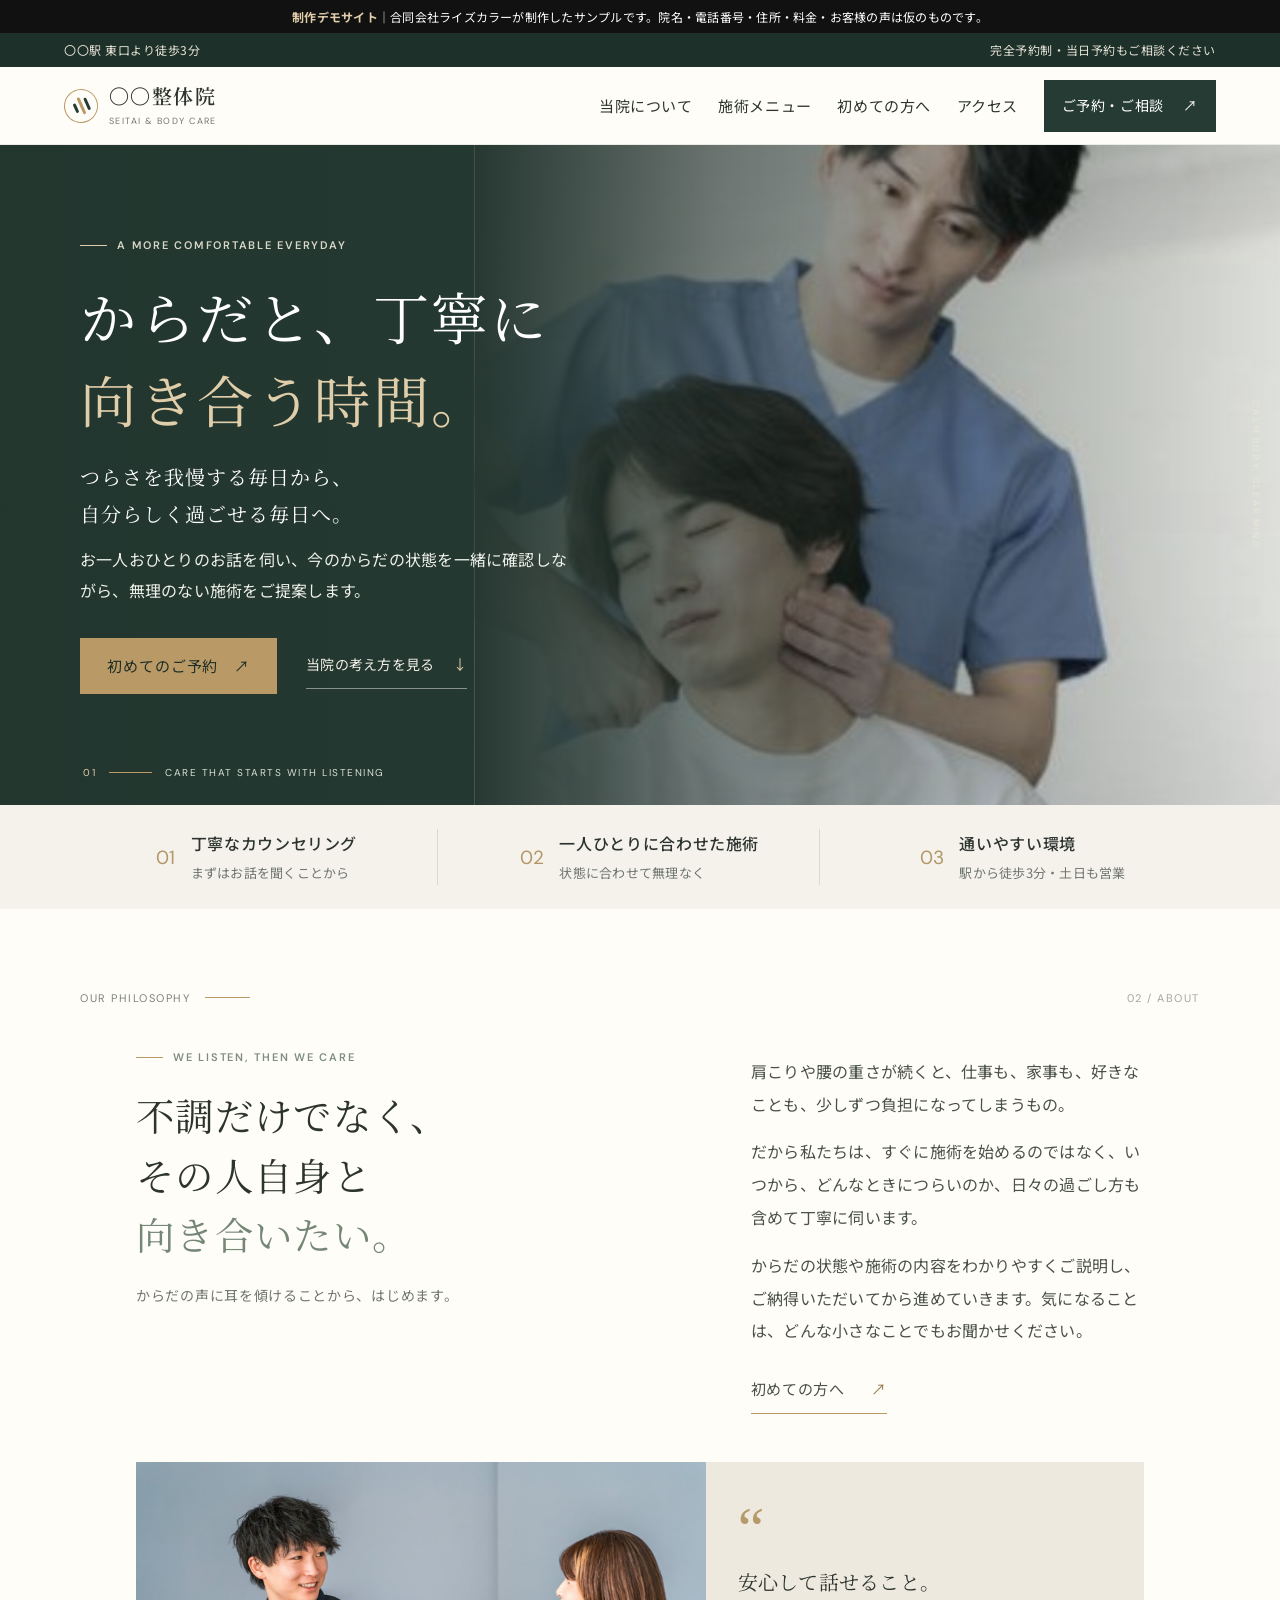
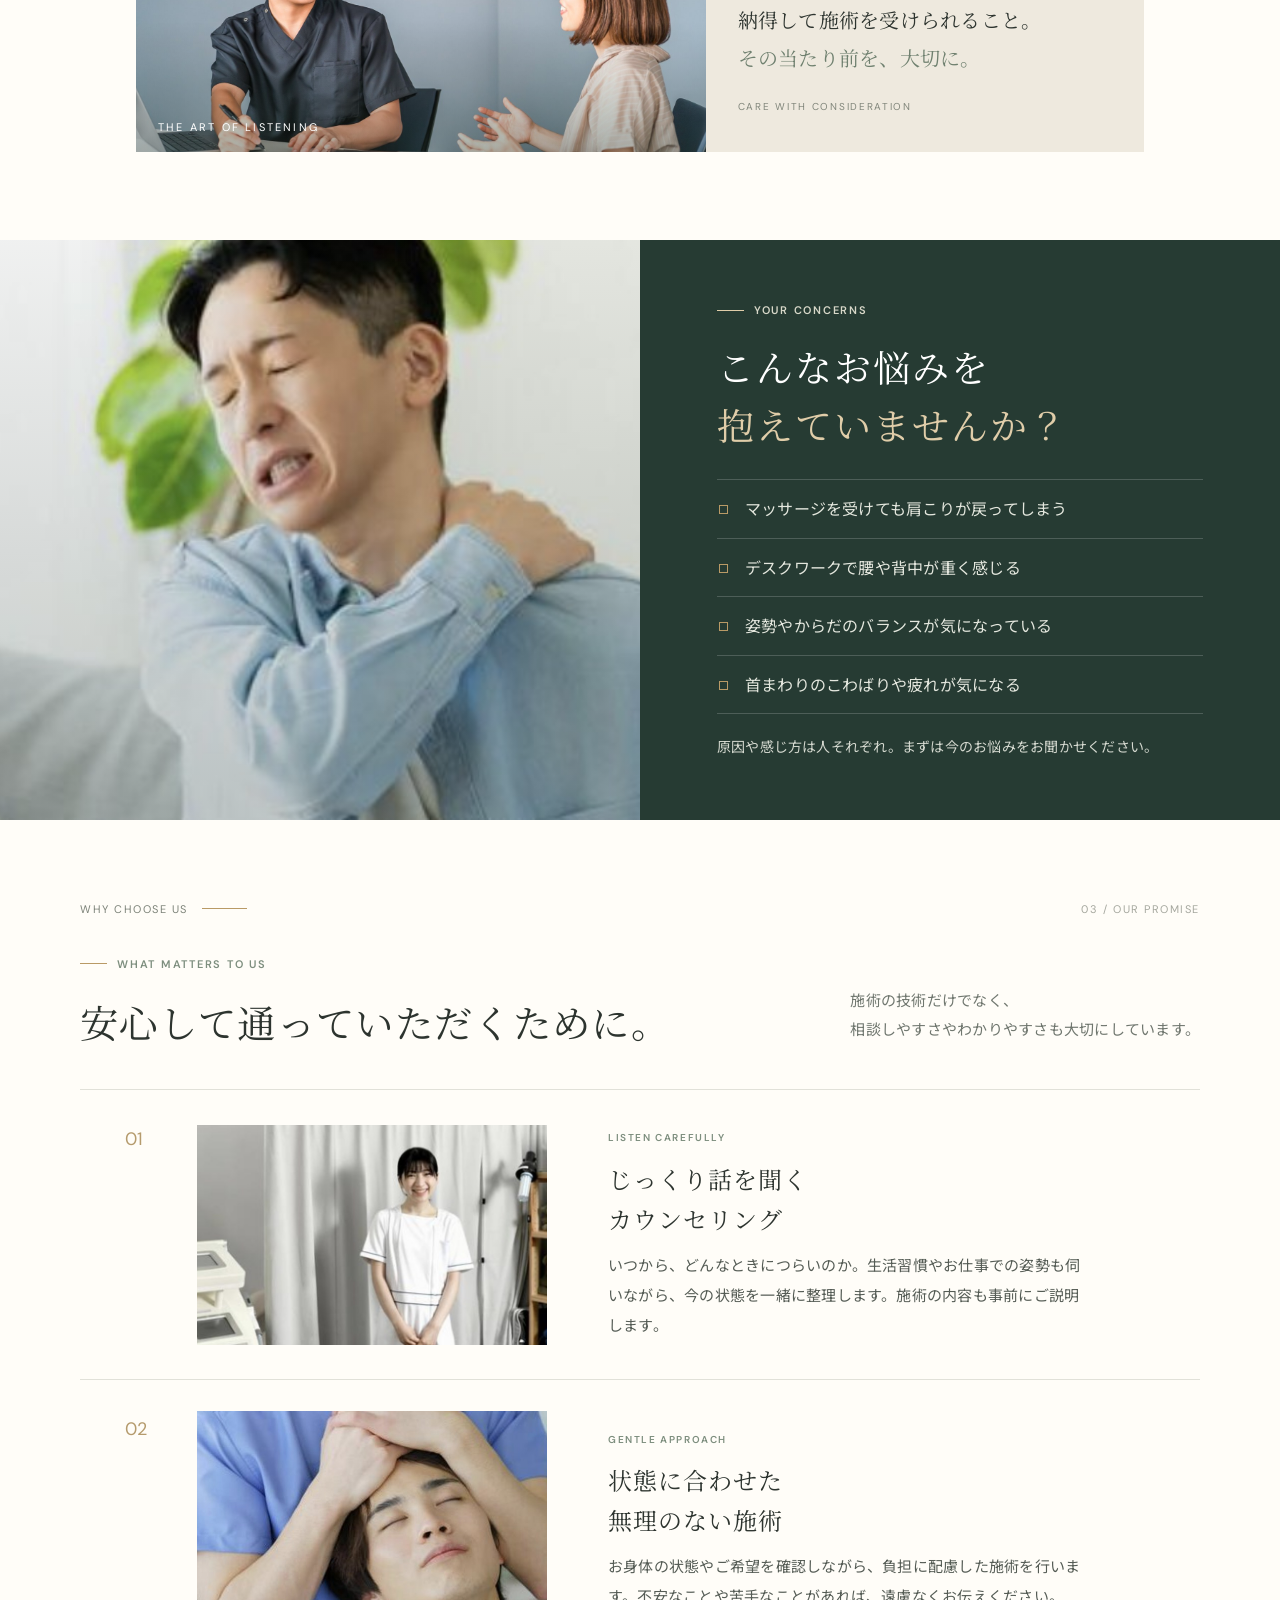
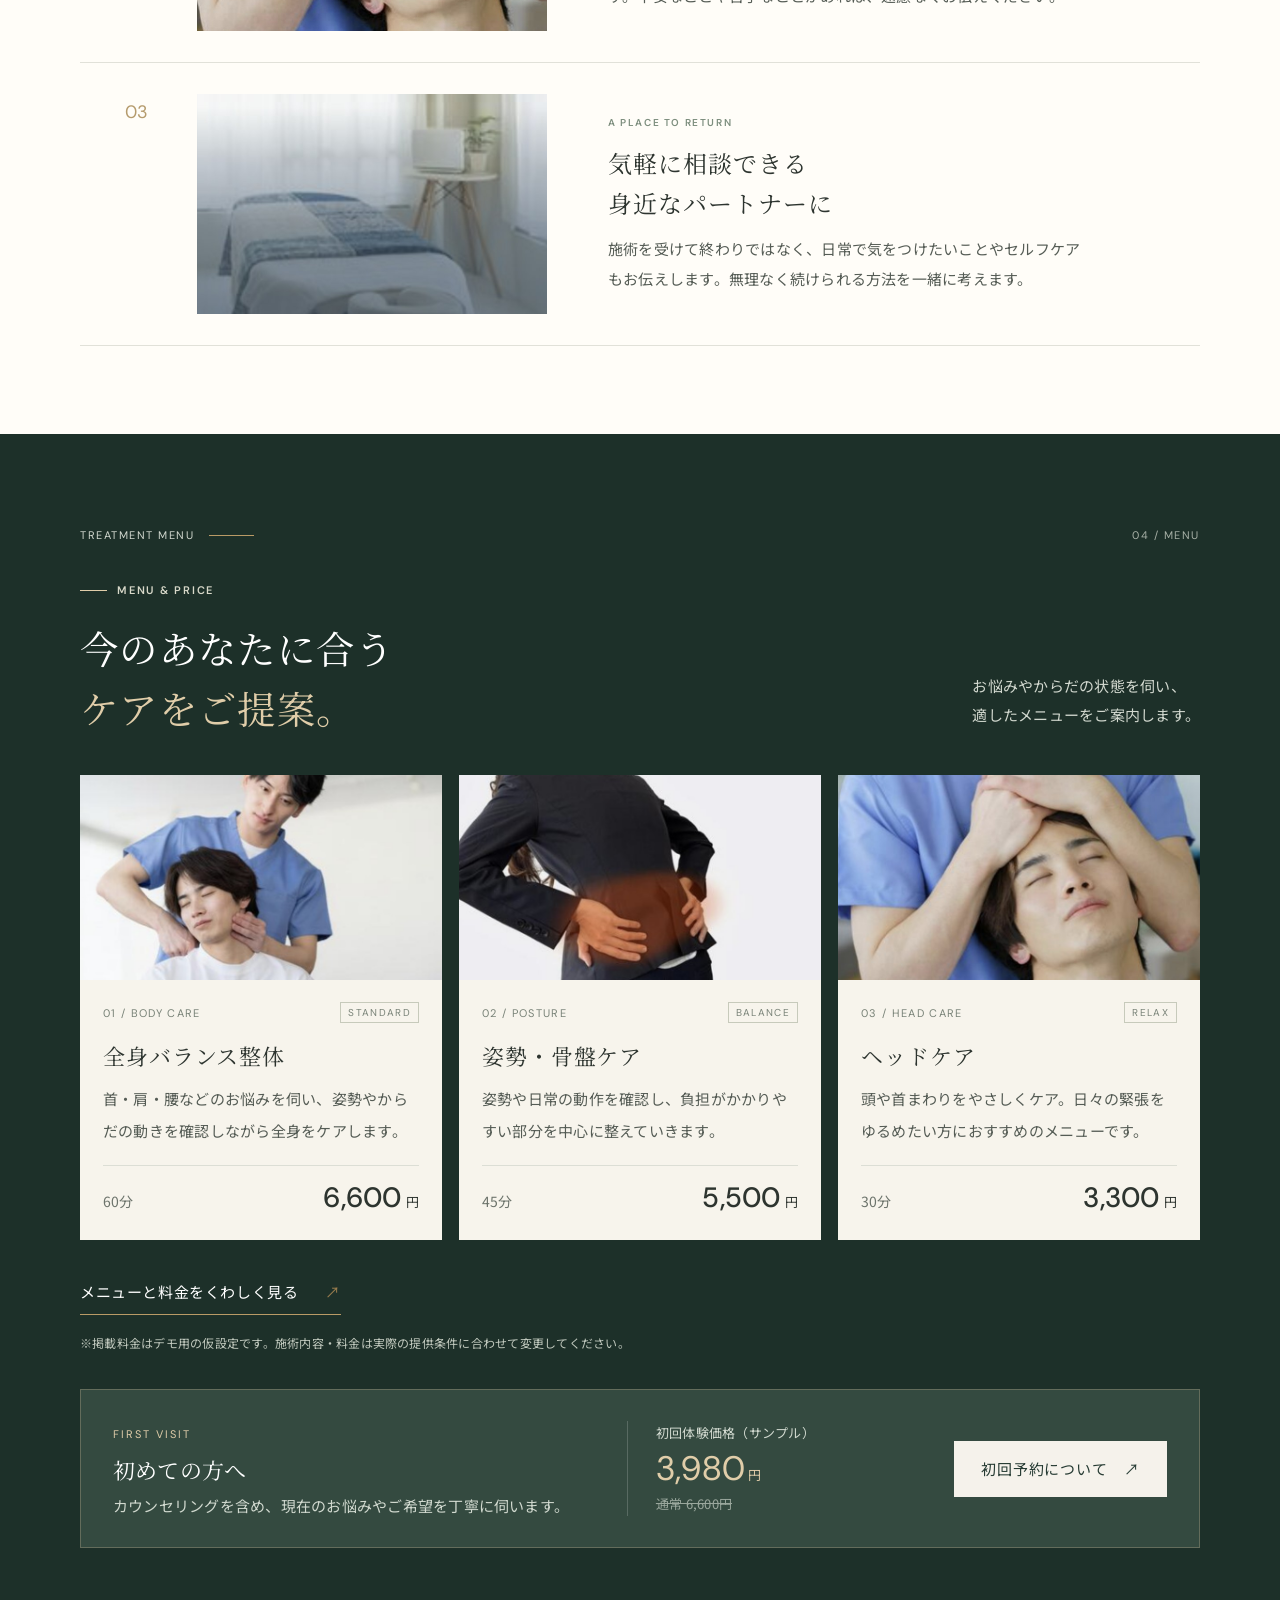
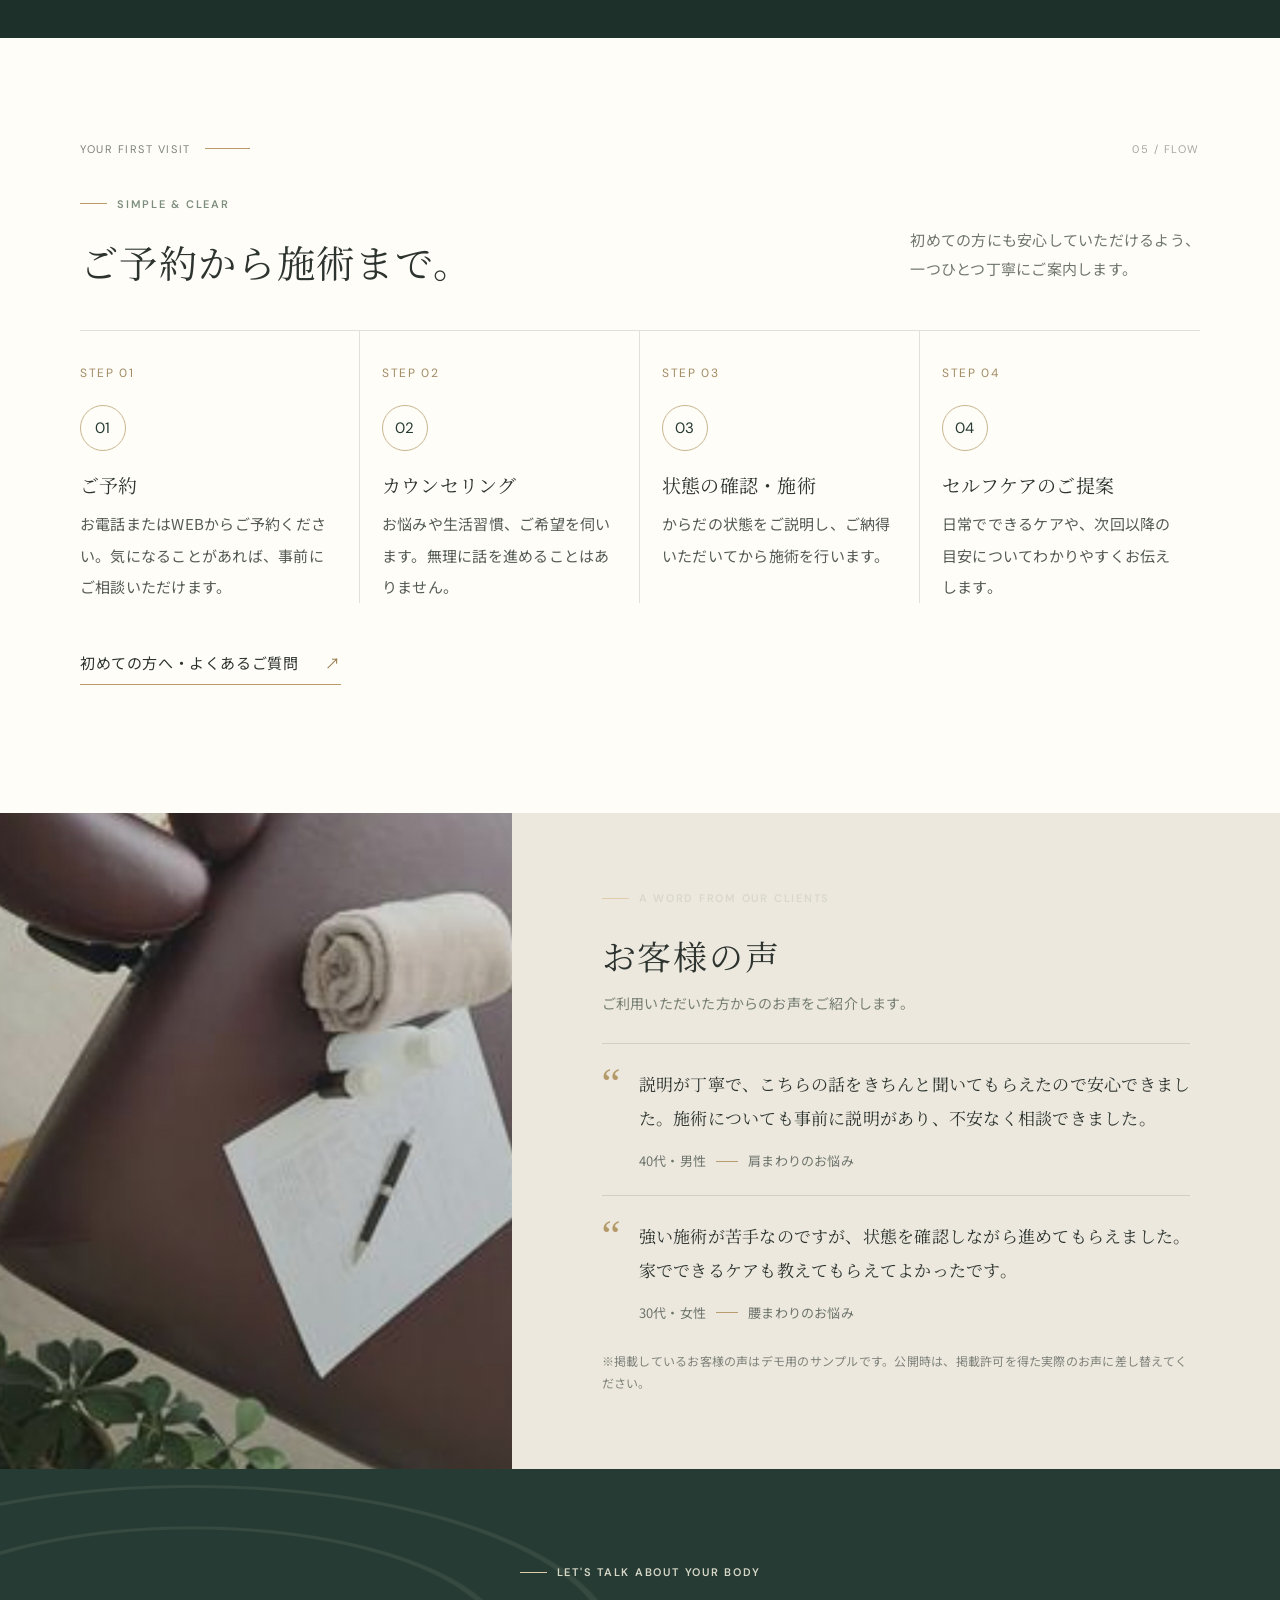
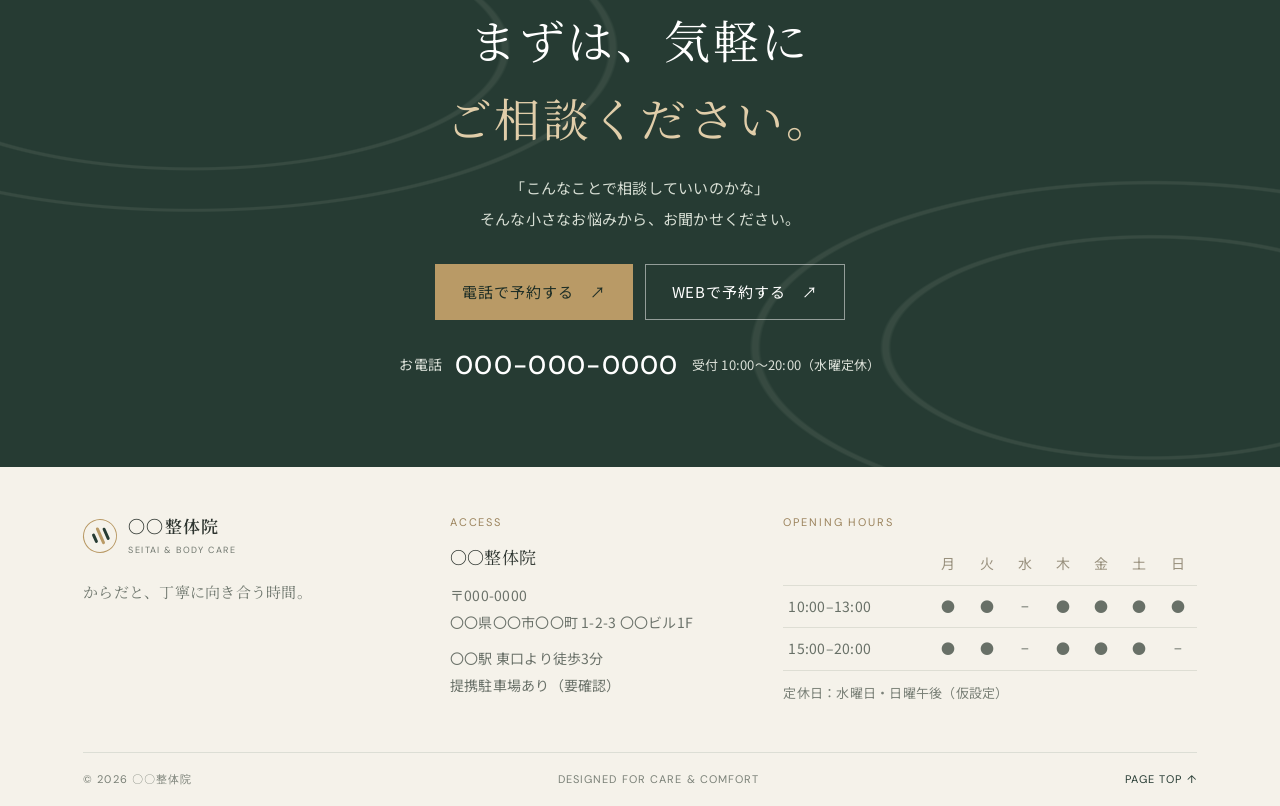
==== index.html @ 9aa36391 "Add files via upload" ====
<!doctype html>
<html lang="ja">
<head>
  <meta charset="utf-8">
  <meta name="viewport" content="width=device-width, initial-scale=1">
  <meta name="description" content="〇〇整体院。肩こり・腰痛・姿勢のお悩みに。丁寧なカウンセリングと一人ひとりに合わせた施術で、健やかな毎日をサポートします。">
  <meta name="theme-color" content="#263b33">
  <title>〇〇整体院｜からだと丁寧に向き合う整体</title>
  <link rel="preconnect" href="https://fonts.googleapis.com">
  <link rel="preconnect" href="https://fonts.gstatic.com" crossorigin>
  <link href="https://fonts.googleapis.com/css2?family=DM+Sans:wght@400;500;600;700&family=Noto+Sans+JP:wght@400;500;600;700&family=Noto+Serif+JP:wght@400;500;600;700&display=swap" rel="stylesheet">
  <link rel="stylesheet" href="style.css">
  <script src="script.js" defer></script>
</head>
<body id="top">
  <div class="demo-bar"><b>制作デモサイト</b>｜合同会社ライズカラーが制作したサンプルです。院名・電話番号・住所・料金・お客様の声は仮のものです。</div>
  <div class="topbar"><span>〇〇駅 東口より徒歩3分</span><span>完全予約制・当日予約もご相談ください</span></div>
  <header class="site-header">
    <a class="brand" href="index.html" aria-label="〇〇整体院 トップ">
      <span class="brand-mark" aria-hidden="true"><i></i><i></i><i></i></span>
      <span class="brand-copy"><strong>〇〇整体院</strong><small>SEITAI & BODY CARE</small></span>
    </a>
    <button class="menu-toggle" aria-label="メニューを開く" aria-expanded="false"><span></span><span></span></button>
    <nav class="nav" aria-label="メインナビゲーション">
      <a href="about.html">当院について</a><a href="menu.html">施術メニュー</a><a href="first.html">初めての方へ</a><a href="about.html#access">アクセス</a>
      <a class="nav-cta" href="contact.html">ご予約・ご相談 <span>↗</span></a>
    </nav>
  </header>

  <main>
    <section class="hero">
      <div class="hero-image" role="img" aria-label="自然光が差し込む落ち着いた施術空間"></div>
      <div class="hero-shade"></div>
      <div class="hero-content">
        <p class="eyebrow light"><span></span> A MORE COMFORTABLE EVERYDAY</p>
        <h1>からだと、丁寧に<br><em>向き合う時間。</em></h1>
        <p class="hero-lead">つらさを我慢する毎日から、<br class="desktop">自分らしく過ごせる毎日へ。</p>
        <p class="hero-desc">お一人おひとりのお話を伺い、今のからだの状態を一緒に確認しながら、無理のない施術をご提案します。</p>
        <div class="hero-actions">
          <a class="button button-gold" href="contact.html">初めてのご予約 <span>↗</span></a>
          <a class="hero-text-link" href="#concept">当院の考え方を見る <span>↓</span></a>
        </div>
      </div>
      <div class="hero-caption"><span>01</span><span class="caption-line"></span><span>CARE THAT STARTS WITH LISTENING</span></div>
      <div class="hero-vertical">CALM BODY, CLEAR MIND</div>
    </section>

    <div class="trust-strip">
      <div><span class="trust-icon">01</span><span><strong>丁寧なカウンセリング</strong><small>まずはお話を聞くことから</small></span></div>
      <div><span class="trust-icon">02</span><span><strong>一人ひとりに合わせた施術</strong><small>状態に合わせて無理なく</small></span></div>
      <div><span class="trust-icon">03</span><span><strong>通いやすい環境</strong><small>駅から徒歩3分・土日も営業</small></span></div>
    </div>

    <section class="section concept" id="concept">
      <div class="section-label"><span>OUR PHILOSOPHY</span><i></i><span>02 / ABOUT</span></div>
      <div class="concept-grid">
        <div class="concept-heading">
          <p class="eyebrow"><span></span> WE LISTEN, THEN WE CARE</p>
          <h2>不調だけでなく、<br>その人自身と<br><em>向き合いたい。</em></h2>
          <p class="concept-small">からだの声に耳を傾けることから、はじめます。</p>
        </div>
        <div class="concept-copy">
          <p>肩こりや腰の重さが続くと、仕事も、家事も、好きなことも、少しずつ負担になってしまうもの。</p>
          <p>だから私たちは、すぐに施術を始めるのではなく、いつから、どんなときにつらいのか、日々の過ごし方も含めて丁寧に伺います。</p>
          <p>からだの状態や施術の内容をわかりやすくご説明し、ご納得いただいてから進めていきます。気になることは、どんな小さなことでもお聞かせください。</p>
          <a class="text-link" href="first.html">初めての方へ <span>↗</span></a>
        </div>
      </div>
      <div class="concept-image-row">
        <div class="concept-photo photo-one"><span>THE ART OF LISTENING</span></div>
        <div class="concept-note"><span class="note-mark">“</span><p>安心して話せること。<br>納得して施術を受けられること。<br><em>その当たり前を、大切に。</em></p><span class="note-en">CARE WITH CONSIDERATION</span></div>
      </div>
    </section>

    <section class="concerns">
      <div class="concerns-photo"></div>
      <div class="concerns-content">
        <p class="eyebrow light"><span></span> YOUR CONCERNS</p>
        <h2>こんなお悩みを<br><em>抱えていませんか？</em></h2>
        <ul class="concern-list">
          <li>マッサージを受けても肩こりが戻ってしまう</li>
          <li>デスクワークで腰や背中が重く感じる</li>
          <li>姿勢やからだのバランスが気になっている</li>
          <li>首まわりのこわばりや疲れが気になる</li>
        </ul>
        <p class="concerns-foot">原因や感じ方は人それぞれ。まずは今のお悩みをお聞かせください。</p>
      </div>
    </section>

    <section class="section reasons">
      <div class="section-label"><span>WHY CHOOSE US</span><i></i><span>03 / OUR PROMISE</span></div>
      <div class="section-title-row">
        <div><p class="eyebrow"><span></span> WHAT MATTERS TO US</p><h2>安心して通っていただくために。</h2></div>
        <p>施術の技術だけでなく、<br>相談しやすさやわかりやすさも大切にしています。</p>
      </div>
      <div class="reason-list">
        <article class="reason-card">
          <div class="reason-number">01</div><div class="reason-image reason-img-one" role="img" aria-label="落ち着いた空間でカウンセリングをする様子"></div>
          <div class="reason-copy"><p class="eyebrow">LISTEN CAREFULLY</p><h3>じっくり話を聞く<br>カウンセリング</h3><p>いつから、どんなときにつらいのか。生活習慣やお仕事での姿勢も伺いながら、今の状態を一緒に整理します。施術の内容も事前にご説明します。</p></div>
        </article>
        <article class="reason-card reverse">
          <div class="reason-number">02</div><div class="reason-image reason-img-two" role="img" aria-label="やさしい手技による施術の様子"></div>
          <div class="reason-copy"><p class="eyebrow">GENTLE APPROACH</p><h3>状態に合わせた<br>無理のない施術</h3><p>お身体の状態やご希望を確認しながら、負担に配慮した施術を行います。不安なことや苦手なことがあれば、遠慮なくお伝えください。</p></div>
        </article>
        <article class="reason-card">
          <div class="reason-number">03</div><div class="reason-image reason-img-three" role="img" aria-label="明るく清潔感のある整体院の室内"></div>
          <div class="reason-copy"><p class="eyebrow">A PLACE TO RETURN</p><h3>気軽に相談できる<br>身近なパートナーに</h3><p>施術を受けて終わりではなく、日常で気をつけたいことやセルフケアもお伝えします。無理なく続けられる方法を一緒に考えます。</p></div>
        </article>
      </div>
    </section>

    <section class="menu-section" id="menu">
      <div class="section menu-inner">
        <div class="section-label light-label"><span>TREATMENT MENU</span><i></i><span>04 / MENU</span></div>
        <div class="section-title-row menu-title">
          <div><p class="eyebrow light"><span></span> MENU & PRICE</p><h2>今のあなたに合う<br><em>ケアをご提案。</em></h2></div>
          <p>お悩みやからだの状態を伺い、<br>適したメニューをご案内します。</p>
        </div>
        <div class="menu-grid">
          <article class="menu-card">
            <div class="menu-photo menu-photo-one"></div><div class="menu-card-body"><div class="menu-card-top"><span>01 / BODY CARE</span><span class="menu-tag">STANDARD</span></div><h3>全身バランス整体</h3><p>首・肩・腰などのお悩みを伺い、姿勢やからだの動きを確認しながら全身をケアします。</p><div class="menu-price"><span>60分</span><strong>6,600<small>円</small></strong></div></div>
          </article>
          <article class="menu-card">
            <div class="menu-photo menu-photo-two"></div><div class="menu-card-body"><div class="menu-card-top"><span>02 / POSTURE</span><span class="menu-tag">BALANCE</span></div><h3>姿勢・骨盤ケア</h3><p>姿勢や日常の動作を確認し、負担がかかりやすい部分を中心に整えていきます。</p><div class="menu-price"><span>45分</span><strong>5,500<small>円</small></strong></div></div>
          </article>
          <article class="menu-card">
            <div class="menu-photo menu-photo-three"></div><div class="menu-card-body"><div class="menu-card-top"><span>03 / HEAD CARE</span><span class="menu-tag">RELAX</span></div><h3>ヘッドケア</h3><p>頭や首まわりをやさしくケア。日々の緊張をゆるめたい方におすすめのメニューです。</p><div class="menu-price"><span>30分</span><strong>3,300<small>円</small></strong></div></div>
          </article>
        </div>
        <p style="margin-top:26px"><a class="text-link" href="menu.html" style="color:#fff">メニューと料金をくわしく見る <span>↗</span></a></p>
        <p class="menu-disclaimer">※掲載料金はデモ用の仮設定です。施術内容・料金は実際の提供条件に合わせて変更してください。</p>
        <div class="first-visit"><div><span class="first-visit-label">FIRST VISIT</span><h3>初めての方へ</h3><p>カウンセリングを含め、現在のお悩みやご希望を丁寧に伺います。</p></div><div class="first-price"><span>初回体験価格（サンプル）</span><strong>3,980<small>円</small></strong><del>通常 6,600円</del></div><a class="button button-light" href="contact.html">初回予約について <span>↗</span></a></div>
      </div>
    </section>

    <section class="section flow" id="flow">
      <div class="section-label"><span>YOUR FIRST VISIT</span><i></i><span>05 / FLOW</span></div>
      <div class="section-title-row"><div><p class="eyebrow"><span></span> SIMPLE & CLEAR</p><h2>ご予約から施術まで。</h2></div><p>初めての方にも安心していただけるよう、<br>一つひとつ丁寧にご案内します。</p></div>
      <div class="flow-steps">
        <article><span class="step-no">STEP 01</span><div class="step-icon">01</div><h3>ご予約</h3><p>お電話またはWEBからご予約ください。気になることがあれば、事前にご相談いただけます。</p></article>
        <article><span class="step-no">STEP 02</span><div class="step-icon">02</div><h3>カウンセリング</h3><p>お悩みや生活習慣、ご希望を伺います。無理に話を進めることはありません。</p></article>
        <article><span class="step-no">STEP 03</span><div class="step-icon">03</div><h3>状態の確認・施術</h3><p>からだの状態をご説明し、ご納得いただいてから施術を行います。</p></article>
        <article><span class="step-no">STEP 04</span><div class="step-icon">04</div><h3>セルフケアのご提案</h3><p>日常でできるケアや、次回以降の目安についてわかりやすくお伝えします。</p></article>
      </div>
      <p style="margin-top:34px"><a class="text-link" href="first.html">初めての方へ・よくあるご質問 <span>↗</span></a></p>
    </section>

    <section class="voice-section">
      <div class="voice-photo"></div>
      <div class="voice-content">
        <p class="eyebrow light"><span></span> A WORD FROM OUR CLIENTS</p>
        <h2>お客様の声</h2>
        <p class="voice-intro">ご利用いただいた方からのお声をご紹介します。</p>
        <div class="voice-quote"><span class="quote-mark">“</span><p>説明が丁寧で、こちらの話をきちんと聞いてもらえたので安心できました。施術についても事前に説明があり、不安なく相談できました。</p><div class="voice-person"><span>40代・男性</span><i></i><span>肩まわりのお悩み</span></div></div>
        <div class="voice-quote second-quote"><span class="quote-mark">“</span><p>強い施術が苦手なのですが、状態を確認しながら進めてもらえました。家でできるケアも教えてもらえてよかったです。</p><div class="voice-person"><span>30代・女性</span><i></i><span>腰まわりのお悩み</span></div></div>
        <p class="voice-disclaimer">※掲載しているお客様の声はデモ用のサンプルです。公開時は、掲載許可を得た実際のお声に差し替えてください。</p>
      </div>
    </section>

    <section class="reserve-section" id="reserve">
      <div class="reserve-pattern"></div><div class="reserve-inner">
        <p class="eyebrow light"><span></span> LET'S TALK ABOUT YOUR BODY</p>
        <h2>まずは、気軽に<br><em>ご相談ください。</em></h2>
        <p>「こんなことで相談していいのかな」<br>そんな小さなお悩みから、お聞かせください。</p>
        <div class="reserve-actions"><a class="button button-gold" href="tel:0000000000">電話で予約する <span>↗</span></a><a class="button button-ghost" href="contact.html">WEBで予約する <span>↗</span></a></div>
        <div class="reserve-info"><span>お電話</span><strong>000-000-0000</strong><small>受付 10:00〜20:00（水曜定休）</small></div>
      </div>
    </section>
  </main>

  <footer class="footer">
    <div class="footer-main">
      <div class="footer-brand"><a class="brand brand-footer" href="index.html"><span class="brand-mark" aria-hidden="true"><i></i><i></i><i></i></span><span class="brand-copy"><strong>〇〇整体院</strong><small>SEITAI & BODY CARE</small></span></a><p>からだと、丁寧に向き合う時間。</p></div>
      <div class="footer-address"><p class="footer-label">ACCESS</p><strong>〇〇整体院</strong><p>〒000-0000<br>〇〇県〇〇市〇〇町 1-2-3 〇〇ビル1F</p><p>〇〇駅 東口より徒歩3分<br>提携駐車場あり（要確認）</p></div>
      <div class="footer-hours"><p class="footer-label">OPENING HOURS</p><table><thead><tr><th></th><th>月</th><th>火</th><th>水</th><th>木</th><th>金</th><th>土</th><th>日</th></tr></thead><tbody><tr><th>10:00–13:00</th><td>●</td><td>●</td><td>−</td><td>●</td><td>●</td><td>●</td><td>●</td></tr><tr><th>15:00–20:00</th><td>●</td><td>●</td><td>−</td><td>●</td><td>●</td><td>●</td><td>−</td></tr></tbody></table><small>定休日：水曜日・日曜午後（仮設定）</small></div>
    </div>
    <div class="footer-bottom"><span>© <span id="year"></span> 〇〇整体院</span><span>DESIGNED FOR CARE & COMFORT</span><a href="#top">PAGE TOP ↑</a></div>
  </footer>
  <div class="mobile-cta"><a href="tel:0000000000"><span>電話で相談</span><strong>000-000-0000</strong></a><a href="contact.html">WEB予約 <span>↗</span></a></div>
</body>
</html>
---- style.css ----
@charset "UTF-8";
:root{--forest:#263b33;--forest-deep:#1d3029;--sage:#8d9c8a;--gold:#c7a977;--gold-light:#e0cda9;--cream:#f6f3ec;--paper:#fffdf8;--ink:#2d342f;--muted:#737a72;--line:#dcded5;--serif:"Noto Serif JP",serif;--sans:"Noto Sans JP",sans-serif}
*{box-sizing:border-box}html{scroll-behavior:smooth;scroll-padding-top:90px}body{margin:0;background:var(--paper);color:var(--ink);font-family:var(--sans);font-size:14px;line-height:1.95;-webkit-font-smoothing:antialiased}img{max-width:100%;display:block}a{color:inherit;text-decoration:none}button{font:inherit}::selection{background:#d8c49f;color:var(--forest)}.topbar{height:31px;padding:0 6.2%;background:var(--forest-deep);color:#e7e3d8;display:flex;justify-content:space-between;align-items:center;font-size:10px;letter-spacing:.08em}.site-header{height:88px;display:flex;align-items:center;justify-content:space-between;padding:0 6.2%;background:rgba(255,253,248,.97);position:sticky;top:0;z-index:50;border-bottom:1px solid rgba(38,59,51,.09);backdrop-filter:blur(12px)}.brand{display:flex;align-items:center;gap:13px}.brand-mark{width:36px;height:36px;display:flex;align-items:center;justify-content:center;gap:3px;border:1px solid var(--gold);border-radius:50%;transform:rotate(-24deg)}.brand-mark i{display:block;width:3px;border-radius:4px;background:var(--forest)}.brand-mark i:nth-child(1){height:10px}.brand-mark i:nth-child(2){height:18px;background:var(--gold)}.brand-mark i:nth-child(3){height:13px}.brand-copy strong{display:block;font-family:var(--serif);font-size:18px;font-weight:600;letter-spacing:.08em;line-height:1.35}.brand-copy small{display:block;font-family:"DM Sans",sans-serif;font-size:8px;letter-spacing:.19em;color:var(--muted);margin-top:4px}.nav{display:flex;align-items:center;gap:29px;font-size:11px;letter-spacing:.04em}.nav>a:not(.nav-cta){transition:color .25s}.nav>a:not(.nav-cta):hover{color:#9a7d4e}.nav-cta{padding:13px 18px;background:var(--forest);color:white;transition:background .25s}.nav-cta:hover{background:#40594d}.nav-cta span,.button span{margin-left:16px}.menu-toggle{display:none}.hero{height:min(710px,calc(100vh - 119px));min-height:610px;position:relative;background:var(--forest);color:white;overflow:hidden}.hero-image{position:absolute;inset:0 0 0 37%;background-image:linear-gradient(90deg,rgba(29,48,41,.88) 0%,rgba(29,48,41,.42) 32%,rgba(29,48,41,.12) 100%),url("https://images.unsplash.com/photo-1540555700478-4be289fbe.ce?auto=format&fit=crop&w=1800&q=85");background-size:cover;background-position:center 48%;filter:saturate(.65)}.hero-image{background-image:linear-gradient(90deg,rgba(29,48,41,.93) 0%,rgba(29,48,41,.66) 35%,rgba(29,48,41,.08) 100%),url("https://images.unsplash.com/photo-1540555700478-4be289fbece?auto=format&fit=crop&w=1800&q=85")}.hero-shade{position:absolute;inset:0;background:linear-gradient(90deg,rgba(29,48,41,.45),transparent 72%)}.hero-content{position:relative;z-index:2;width:min(1120px,87%);margin:auto;padding-top:105px}.eyebrow{display:flex;align-items:center;gap:10px;color:#7d8e7e;font-family:"DM Sans",var(--sans);font-size:9px;letter-spacing:.2em;font-weight:600;margin:0 0 22px}.eyebrow>span{display:inline-block;width:27px;height:1px;background:var(--gold)}.eyebrow.light{color:#d8d8c9}.eyebrow.light>span{background:var(--gold-light)}h1,h2,h3,p{margin-top:0}h1,h2{font-family:var(--serif);font-weight:400;letter-spacing:.055em;line-height:1.7}h1{font-size:clamp(36px,4.6vw,61px);margin:0 0 20px}h1 em,h2 em{font-style:normal;color:var(--gold-light)}.hero-lead{font-family:var(--serif);font-size:18px;line-height:2;margin-bottom:17px;letter-spacing:.05em}.hero-desc{font-size:12px;color:#e0e4dc;line-height:2.1;max-width:440px}.hero-actions{display:flex;align-items:center;gap:29px;margin-top:31px}.button{min-height:53px;display:inline-flex;align-items:center;justify-content:center;padding:0 23px;font-size:11px;letter-spacing:.06em;transition:all .25s;border:1px solid transparent}.button-gold{background:var(--gold);color:#1e2e26}.button-gold:hover{background:#d9bd8b;transform:translateY(-2px)}.hero-text-link{font-size:10px;color:#f1eee6;border-bottom:1px solid rgba(255,255,255,.45);padding:10px 0}.hero-text-link span{margin-left:15px;color:var(--gold-light)}.hero-caption{position:absolute;z-index:2;bottom:33px;left:6.5%;display:flex;align-items:center;gap:13px;color:#d9ded5;font:9px "DM Sans",sans-serif;letter-spacing:.15em}.hero-caption>span:first-child{color:var(--gold-light)}.caption-line{width:43px;height:1px;background:var(--gold)}.hero-vertical{position:absolute;right:25px;top:50%;writing-mode:vertical-rl;transform:translateY(-50%);font:9px "DM Sans",sans-serif;letter-spacing:.24em;color:#f0e9da;opacity:.8}.trust-strip{display:grid;grid-template-columns:repeat(3,1fr);padding:29px 9%;background:var(--cream);gap:30px}.trust-strip>div{display:flex;align-items:center;gap:15px;justify-content:center;border-right:1px solid #d9d9ce}.trust-strip>div:last-child{border:0}.trust-icon{font:19px "DM Sans",sans-serif;color:#b29768}.trust-strip strong,.trust-strip small{display:block}.trust-strip strong{font-size:12px;font-weight:500;letter-spacing:.04em}.trust-strip small{font-size:10px;color:var(--muted);margin-top:2px}.section{width:min(1120px,87%);margin:0 auto}.concept{padding-top:105px;padding-bottom:110px}.section-label{display:flex;align-items:center;gap:14px;color:#7c8278;font:9px "DM Sans",sans-serif;letter-spacing:.17em}.section-label i{display:block;width:45px;height:1px;background:var(--gold)}.section-label span:last-child{margin-left:auto;color:#a5a79e}.concept-grid{display:grid;grid-template-columns:1fr .75fr;gap:12%;padding:54px 7% 60px}.concept-heading h2,.section-title-row h2,.menu-title h2{font-size:clamp(29px,3.3vw,42px);margin-bottom:19px}.concept-heading h2 em{color:#758775}.concept-small{font-size:11px;color:var(--muted);letter-spacing:.05em}.concept-copy{padding-top:16px;font-size:12px;color:#5c635c;line-height:2.3}.concept-copy p{margin-bottom:19px}.text-link{display:inline-block;margin-top:12px;padding-bottom:8px;border-bottom:1px solid var(--gold);font-size:11px;letter-spacing:.04em}.text-link span{margin-left:23px;color:#9a7d4e}.concept-image-row{display:grid;grid-template-columns:1.3fr 1fr;align-items:stretch;gap:0;margin:0 7%}.concept-photo{min-height:315px;background:url("https://images.unsplash.com/photo-1600334129128-685c5582fd35?auto=format&fit=crop&w=1100&q=85") center/cover;position:relative}.concept-photo:after{content:"";position:absolute;inset:0;background:linear-gradient(0deg,rgba(29,48,41,.38),transparent 45%)}.concept-photo span{position:absolute;z-index:1;left:22px;bottom:18px;color:white;font:9px "DM Sans",sans-serif;letter-spacing:.2em}.concept-note{background:#eee9de;padding:38px 37px;display:flex;flex-direction:column;justify-content:center}.note-mark{font:60px Georgia,serif;color:#b69a6b;line-height:.9}.concept-note p{font-family:var(--serif);font-size:18px;line-height:2;margin:8px 0 23px}.concept-note p em{font-style:normal;color:#6f806f}.note-en{font:8px "DM Sans",sans-serif;letter-spacing:.17em;color:#81867b}.concerns{display:grid;grid-template-columns:1fr 1fr;background:var(--forest);color:white;min-height:485px}.concerns-photo{background:linear-gradient(0deg,rgba(29,48,41,.25),rgba(29,48,41,.05)),url("https://images.unsplash.com/photo-1576091160399-112ba8d25d1d?auto=format&fit=crop&w=1100&q=85") center/cover;min-height:485px}.concerns-content{padding:75px clamp(35px,7vw,105px) 65px}.concerns-content h2{font-size:clamp(28px,3.1vw,39px);margin-bottom:26px}.concern-list{padding:0;margin:0;list-style:none;border-top:1px solid rgba(255,255,255,.18)}.concern-list li{position:relative;padding:13px 0 13px 25px;border-bottom:1px solid rgba(255,255,255,.18);font-size:11px;color:#e4e7de}.concern-list li:before{content:"";position:absolute;left:2px;top:23px;width:7px;height:7px;border:1px solid var(--gold)}.concerns-foot{font-size:10px;color:#d5d9d0;margin:20px 0 0}.reasons{padding-top:105px;padding-bottom:112px}.section-title-row{display:flex;align-items:end;justify-content:space-between;gap:40px;margin:48px 0 49px}.section-title-row h2{margin:0}.section-title-row>p{font-size:11px;color:var(--muted);margin:0 0 8px;line-height:2.2}.reason-list{border-top:1px solid var(--line)}.reason-card{display:grid;grid-template-columns:40px 34% 1fr;gap:32px;align-items:center;padding:31px 4%;border-bottom:1px solid var(--line);position:relative}.reason-card.reverse{grid-template-columns:40px 34% 1fr}.reason-number{font:18px "DM Sans",sans-serif;color:#b59b6d;align-self:start;padding-top:6px}.reason-image{height:220px;background-size:cover;background-position:center}.reason-img-one{background-image:url("https://images.unsplash.com/photo-1573497620053-ea5300f94f21?auto=format&fit=crop&w=900&q=85")}.reason-img-two{background-image:url("https://images.unsplash.com/photo-1519823551278-64ac92734fb1?auto=format&fit=crop&w=900&q=85")}.reason-img-three{background-image:url("https://images.unsplash.com/photo-1540555700478-4be289fbece?auto=format&fit=crop&w=900&q=85")}.reason-copy{padding:8px 5%}.reason-copy .eyebrow{font-size:8px;margin-bottom:11px}.reason-copy h3{font:400 22px/1.7 var(--serif);letter-spacing:.04em;margin-bottom:12px}.reason-copy>p:last-child{font-size:11px;color:#6c726b;line-height:2.2;max-width:480px;margin:0}.menu-section{background:var(--forest-deep);color:white;padding:94px 0 90px}.menu-inner{width:min(1120px,87%)}.light-label{color:#d2d8cf}.light-label span:last-child{color:#a8b1a7}.menu-title{margin-top:48px;margin-bottom:39px}.menu-title h2{margin-bottom:0}.menu-title>p{color:#d2d8cf}.menu-grid{display:grid;grid-template-columns:repeat(3,1fr);gap:17px}.menu-card{background:#f7f4ec;color:var(--ink)}.menu-photo{height:205px;background-size:cover;background-position:center}.menu-photo-one{background-image:url("https://images.unsplash.com/photo-1519823551278-64ac92734fb1?auto=format&fit=crop&w=800&q=85")}.menu-photo-two{background-image:url("https://images.unsplash.com/photo-1600334129128-685c5582fd35?auto=format&fit=crop&w=800&q=85")}.menu-photo-three{background-image:url("https://images.unsplash.com/photo-1540555700478-4be289fbece?auto=format&fit=crop&w=800&q=85")}.menu-card-body{padding:22px 23px 24px}.menu-card-top{display:flex;justify-content:space-between;align-items:center;color:#788277;font:8px "DM Sans",sans-serif;letter-spacing:.12em}.menu-tag{border:1px solid #c7cabb;padding:3px 7px;font-size:7px}.menu-card h3{font:400 20px var(--serif);margin:17px 0 12px;letter-spacing:.04em}.menu-card-body>p{font-size:10px;line-height:2.1;color:#697069;min-height:65px}.menu-price{display:flex;align-items:baseline;justify-content:space-between;border-top:1px solid #dcded5;padding-top:13px;margin-top:17px}.menu-price span{font-size:10px;color:#6c736b}.menu-price strong{font:500 25px "DM Sans",sans-serif;letter-spacing:.01em}.menu-price small{font:400 11px var(--sans);margin-left:4px}.menu-disclaimer{font-size:9px;color:#c1c9be;margin-top:17px}.first-visit{display:grid;grid-template-columns:1.3fr .8fr auto;align-items:center;gap:28px;background:#344a40;padding:27px 32px;margin-top:35px;border:1px solid rgba(218,199,162,.28)}.first-visit-label{font:8px "DM Sans",sans-serif;letter-spacing:.18em;color:var(--gold-light)}.first-visit h3{font:400 20px var(--serif);margin:7px 0}.first-visit p{font-size:10px;color:#d1d9cf;margin:0}.first-price{border-left:1px solid rgba(255,255,255,.18);padding-left:28px}.first-price span,.first-price del{display:block;font-size:9px;color:#d1d9cf}.first-price strong{font:400 32px "DM Sans",sans-serif;color:var(--gold-light);display:block;line-height:1.4}.first-price strong small{font:400 13px var(--sans);margin-left:3px}.first-price del{opacity:.65}.button-light{background:var(--cream);color:var(--forest)}.button-light:hover{background:white;transform:translateY(-2px)}.flow{padding-top:104px;padding-bottom:112px}.flow-steps{display:grid;grid-template-columns:repeat(4,1fr);border-top:1px solid var(--line);margin-top:15px}.flow-steps article{padding:25px 22px 0;border-right:1px solid var(--line)}.flow-steps article:first-child{padding-left:0}.flow-steps article:last-child{border:0}.step-no{font:9px "DM Sans",sans-serif;color:#a18a63;letter-spacing:.14em}.step-icon{width:46px;height:46px;border:1px solid #c8b58f;border-radius:50%;display:grid;place-items:center;font:13px "DM Sans",sans-serif;color:var(--forest);margin:20px 0}.flow-steps h3{font:400 17px var(--serif);margin-bottom:10px}.flow-steps p{font-size:10px;color:#6e756e;line-height:2.1;margin:0}.voice-section{display:grid;grid-template-columns:.8fr 1.2fr;background:#ece8de}.voice-photo{background:linear-gradient(0deg,rgba(35,55,46,.22),rgba(35,55,46,.02)),url("https://images.unsplash.com/photo-1540555700478-4be289fbece?auto=format&fit=crop&w=1000&q=85") center/cover;min-height:600px}.voice-content{padding:75px clamp(35px,7vw,105px)}.voice-content h2{font-size:34px;margin-bottom:6px}.voice-intro{font-size:10px;color:#777e73;margin-bottom:27px}.voice-quote{position:relative;border-top:1px solid #d2d0c5;padding:23px 0 21px 37px}.quote-mark{position:absolute;left:0;top:14px;font:43px Georgia,serif;color:#b49a6a}.voice-quote>p{font:400 14px/2 var(--serif);margin-bottom:14px}.voice-person{display:flex;align-items:center;gap:10px;font-size:9px;color:#6e756d}.voice-person i{width:22px;height:1px;background:#b69c6e}.second-quote{padding-bottom:10px}.voice-disclaimer{font-size:8px;color:#7f837b;margin:15px 0 0}.reserve-section{position:relative;overflow:hidden;background:var(--forest);color:white;text-align:center;padding:93px 20px 85px}.reserve-pattern{position:absolute;inset:0;opacity:.13;background:radial-gradient(ellipse at 15% 30%,transparent 0 20%,#a6b3a1 20.2% 20.5%,transparent 20.7% 27%,#a6b3a1 27.2% 27.5%,transparent 27.7%),radial-gradient(ellipse at 90% 80%,transparent 0 16%,#a6b3a1 16.2% 16.5%,transparent 16.7% 24%,#a6b3a1 24.2% 24.5%,transparent 24.7%)}.reserve-inner{position:relative;z-index:1}.reserve-inner .eyebrow{justify-content:center}.reserve-inner h2{font-size:clamp(32px,4vw,46px);margin-bottom:15px}.reserve-inner>p:not(.eyebrow){font-size:11px;color:#d7ded4;line-height:2.1}.reserve-actions{display:flex;justify-content:center;gap:12px;margin:29px 0 28px}.button-ghost{border-color:rgba(255,255,255,.5);color:white}.button-ghost:hover{background:rgba(255,255,255,.1)}.reserve-info{display:flex;align-items:center;justify-content:center;gap:13px;color:#dbe0d8}.reserve-info>span{font-size:10px}.reserve-info strong{font:500 22px "DM Sans",sans-serif;letter-spacing:.05em;color:white}.reserve-info small{font-size:9px}.footer{background:#f5f2ea;padding:48px 6.5% 0}.footer-main{display:grid;grid-template-columns:1fr .9fr 1.25fr;gap:50px;padding-bottom:43px}.brand-footer .brand-copy strong{font-size:17px}.footer-brand>p{font-family:var(--serif);font-size:12px;color:#6e766d;margin-top:20px}.footer-label{font:9px "DM Sans",sans-serif;color:#9b835c;letter-spacing:.17em;margin-bottom:14px}.footer-address>strong{font:400 14px var(--serif)}.footer-address p:not(.footer-label){font-size:10px;line-height:2.1;color:#6b726a;margin:10px 0}.footer-hours table{border-collapse:collapse;width:100%;font-size:8px;text-align:center;color:#687067}.footer-hours th,.footer-hours td{padding:8px 5px;border-bottom:1px solid #deded4;font-weight:400}.footer-hours th:first-child{text-align:left;white-space:nowrap}.footer-hours thead th{color:#99917e}.footer-hours small{display:block;font-size:8px;color:#7b8178;margin-top:10px}.footer-bottom{border-top:1px solid #dcded5;min-height:54px;display:flex;align-items:center;justify-content:space-between;color:#7a8077;font:8px "DM Sans",sans-serif;letter-spacing:.1em}.footer-bottom a{color:var(--forest)}.mobile-cta{display:none}
@media(max-width:900px){.nav{gap:16px}.nav>a{font-size:10px}.nav-cta{padding:11px 12px}.hero-content{padding-top:90px}.concept-grid{gap:7%;padding-left:3%;padding-right:3%}.concept-image-row{margin:0 3%}.concerns-content{padding:60px 40px}.reason-card{gap:22px;grid-template-columns:30px 34% 1fr}.reason-copy{padding:5px 0}.reason-copy h3{font-size:19px}.menu-card-body{padding:18px}.menu-photo{height:175px}.first-visit{grid-template-columns:1fr .7fr;}.first-visit .button{grid-column:1/-1;width:max-content}.footer-main{gap:28px}}
@media(max-width:680px){body{font-size:13px;padding-bottom:61px}.topbar{height:28px;padding:0 5%;font-size:8px;letter-spacing:0}.topbar span:last-child{display:none}.site-header{height:72px;padding:0 5%}.brand-mark{width:31px;height:31px}.brand-copy strong{font-size:16px}.brand-copy small{font-size:7px}.menu-toggle{display:flex;width:40px;height:40px;flex-direction:column;justify-content:center;align-items:center;gap:6px;border:1px solid #d7d9cf;background:transparent;cursor:pointer}.menu-toggle span{width:17px;height:1px;background:var(--forest);transition:transform .2s}.menu-toggle[aria-expanded="true"] span:first-child{transform:translateY(3.5px) rotate(45deg)}.menu-toggle[aria-expanded="true"] span:last-child{transform:translateY(-3.5px) rotate(-45deg)}.nav{position:absolute;top:71px;left:0;right:0;display:none;flex-direction:column;align-items:stretch;gap:0;padding:10px 5% 20px;background:var(--paper);border-bottom:1px solid var(--line);box-shadow:0 14px 20px rgba(29,48,41,.08)}.nav.open{display:flex}.nav>a{padding:13px 3px;border-bottom:1px solid #e7e6de;font-size:12px}.nav .nav-cta{margin-top:12px;text-align:center;padding:14px}.hero{height:auto;min-height:670px}.hero-image{inset:0;background-position:60% center;background-image:linear-gradient(90deg,rgba(29,48,41,.86),rgba(29,48,41,.45)),url("https://images.unsplash.com/photo-1540555700478-4be289fbece?auto=format&fit=crop&w=1100&q=85")}.hero-content{width:88%;padding-top:92px}.hero h1{font-size:clamp(36px,9vw,47px)}.hero-lead{font-size:16px}.hero-desc{max-width:330px;font-size:11px}.hero-actions{align-items:flex-start;flex-direction:column;gap:12px;margin-top:24px}.button{min-height:49px;padding:0 19px}.hero-caption{left:6%;bottom:24px;font-size:7px}.hero-vertical{right:11px;font-size:7px}.trust-strip{grid-template-columns:1fr;padding:15px 7%;gap:0}.trust-strip>div{justify-content:flex-start;border-right:0;border-bottom:1px solid #deded4;padding:12px 0}.trust-strip>div:last-child{border:0}.trust-icon{width:29px}.trust-strip strong{font-size:11px}.trust-strip small{font-size:9px}.section{width:88%}.concept{padding-top:68px;padding-bottom:72px}.section-label{font-size:8px;gap:9px}.section-label i{width:25px}.concept-grid{grid-template-columns:1fr;gap:15px;padding:35px 0 34px}.concept-heading h2,.section-title-row h2,.menu-title h2{font-size:30px}.concept-copy{padding-top:0;font-size:11px}.concept-image-row{grid-template-columns:1fr;margin:0}.concept-photo{min-height:230px}.concept-note{padding:26px 25px}.concept-note p{font-size:17px}.concerns{grid-template-columns:1fr}.concerns-photo{min-height:230px}.concerns-content{padding:40px 7% 42px}.concerns-content h2{font-size:29px}.concern-list li{font-size:10px}.reasons{padding-top:68px;padding-bottom:72px}.section-title-row{display:block;margin:34px 0 30px}.section-title-row>p{margin-top:16px;font-size:10px}.reason-card,.reason-card.reverse{grid-template-columns:28px 1fr;gap:12px;padding:23px 0}.reason-number{grid-row:1/3;font-size:14px}.reason-image{grid-column:2;height:190px}.reason-copy{grid-column:2;padding:8px 0 0}.reason-copy h3{font-size:20px}.reason-copy>p:last-child{font-size:10px}.menu-section{padding:66px 0 62px}.menu-title{margin-top:35px}.menu-grid{grid-template-columns:1fr;gap:15px}.menu-photo{height:210px}.menu-card-body{padding:20px 22px}.menu-card-body>p{min-height:0}.first-visit{grid-template-columns:1fr;gap:16px;padding:23px}.first-price{border-left:0;border-top:1px solid rgba(255,255,255,.18);padding:14px 0 0}.first-visit .button{grid-column:auto;width:100%}.flow{padding-top:68px;padding-bottom:70px}.flow-steps{grid-template-columns:1fr 1fr;row-gap:20px}.flow-steps article{padding:20px 14px 0;border-right:1px solid var(--line)}.flow-steps article:nth-child(2){border-right:0}.flow-steps article:nth-child(3){padding-left:0}.flow-steps h3{font-size:15px}.flow-steps p{font-size:9px}.voice-section{grid-template-columns:1fr}.voice-photo{min-height:230px}.voice-content{padding:43px 7% 48px}.voice-content h2{font-size:30px}.voice-quote>p{font-size:12px}.reserve-section{padding:65px 6% 50px}.reserve-inner h2{font-size:33px}.reserve-actions{flex-direction:column;align-items:stretch;max-width:340px;margin:25px auto}.reserve-info{flex-direction:column;gap:3px}.reserve-info strong{font-size:23px}.footer{padding:35px 6% 0}.footer-main{grid-template-columns:1fr;gap:24px;padding-bottom:27px}.footer-hours{overflow-x:auto}.footer-hours table{min-width:280px}.footer-bottom{min-height:62px;gap:8px;font-size:7px;flex-wrap:wrap;padding:13px 0}.footer-bottom span:nth-child(2){display:none}.mobile-cta{position:fixed;z-index:60;bottom:0;left:0;right:0;display:grid;grid-template-columns:1fr 1fr;height:61px;box-shadow:0 -5px 18px rgba(30,45,37,.12)}.mobile-cta>a{display:flex;flex-direction:column;align-items:center;justify-content:center;line-height:1.4;font-size:9px;letter-spacing:.03em}.mobile-cta>a:first-child{background:#f4f0e6;color:var(--forest)}.mobile-cta>a:first-child strong{font:500 15px "DM Sans",sans-serif;letter-spacing:.04em}.mobile-cta>a:last-child{background:var(--gold);color:#26352d;font-size:12px;flex-direction:row;gap:12px}.mobile-cta>a:last-child span{font-size:14px}}
@media(prefers-reduced-motion:reduce){html{scroll-behavior:auto}*,*:before,*:after{transition:none!important}}

/* ===== local photos (replaces external images) ===== */
.hero-image{inset:0 0 0 37%;background-image:linear-gradient(90deg,rgba(38,59,51,1) 0%,rgba(29,48,41,.55) 30%,rgba(29,48,41,.05) 100%),url("assets/treat.jpg");background-position:center 30%;filter:saturate(.8)}
.concept-photo{background:url("assets/counsel.jpg") center 35%/cover}
.concerns-photo{background:linear-gradient(0deg,rgba(29,48,41,.25),rgba(29,48,41,.05)),url("assets/shoulder.jpg") center 30%/cover}
.reason-img-one{background-image:url("assets/staff.jpg");background-position:center 25%}
.reason-img-two{background-image:url("assets/head.jpg")}
.reason-img-three{background-image:url("assets/room.jpg");background-position:center 60%}
.menu-photo-one{background-image:url("assets/treat.jpg");background-position:center 30%}
.menu-photo-two{background-image:url("assets/waist2.jpg")}
.menu-photo-three{background-image:url("assets/head.jpg")}
.voice-photo{background:linear-gradient(0deg,rgba(35,55,46,.22),rgba(35,55,46,.02)),url("assets/table.jpg") center/cover}
@media(max-width:680px){.hero-image{inset:0;background-position:62% center;background-image:linear-gradient(90deg,rgba(29,48,41,.88),rgba(29,48,41,.5)),url("assets/treat.jpg")}}

/* ===== demo bar ===== */
.demo-bar{background:#111;color:#fff;font-size:11px;text-align:center;padding:6px 16px;line-height:1.6;letter-spacing:.02em}
.demo-bar b{color:#e0cda9}
.demo-bar a{color:#e0cda9;text-decoration:underline;margin-left:10px;white-space:nowrap}
.nav>a[aria-current="page"]:not(.nav-cta){color:#9a7d4e}

/* ===== sub pages ===== */
.page-hero{position:relative;background:var(--forest);color:#fff;overflow:hidden;min-height:380px;display:flex;align-items:flex-end}
.page-hero .ph-image{position:absolute;inset:0 0 0 42%;background-size:cover;background-position:center;filter:saturate(.8)}
.page-hero .ph-image::after{content:"";position:absolute;inset:0;background:linear-gradient(90deg,var(--forest) 0%,rgba(38,59,51,.55) 30%,rgba(38,59,51,.1) 100%)}
.page-hero .ph-inner{position:relative;z-index:1;width:min(1120px,87%);margin:0 auto;padding:80px 0 64px}
.crumb{font:9px "DM Sans",var(--sans);letter-spacing:.14em;color:#c9d0c6;margin-bottom:26px}
.crumb a:hover{color:var(--gold-light)}
.page-hero h1{font-size:clamp(32px,4vw,52px);margin:0 0 14px}
.page-hero p.lead{font-size:12px;color:#dfe3db;max-width:440px;line-height:2.1;margin:0}
.sub-section{padding-top:100px;padding-bottom:104px}
.sub-section.tight{padding-top:80px;padding-bottom:84px}
.band-cream{background:var(--cream)}
.band-forest{background:var(--forest-deep);color:#fff}
.menu-detail{display:grid;grid-template-columns:.95fr 1.05fr;gap:7%;align-items:center;padding:46px 0;border-bottom:1px solid var(--line)}
.menu-detail:first-of-type{border-top:1px solid var(--line)}
.menu-detail>*{min-width:0}
.menu-detail.reverse .md-photo{order:2}
.md-photo{height:330px;background-size:cover;background-position:center}
.md-copy .eyebrow{margin-bottom:12px}
.md-copy h2{font-size:clamp(25px,2.7vw,33px);margin:0 0 14px}
.md-copy>p{font-size:12px;color:#5c635c;line-height:2.3}
.md-points{display:flex;flex-wrap:wrap;gap:8px;margin:18px 0 22px;padding:0;list-style:none}
.md-points li{font-size:10px;border:1px solid #cfc3a8;color:#6a5a3c;padding:4px 12px;letter-spacing:.04em}
.md-price{display:flex;align-items:baseline;gap:18px;border-top:1px solid var(--line);padding-top:14px}
.md-price span{font-size:10px;color:var(--muted)}
.md-price strong{font:500 30px "DM Sans",sans-serif}
.md-price small{font:400 12px var(--sans);margin-left:4px}
.price-list{border-top:1px solid rgba(255,255,255,.2);margin-top:10px}
.price-row{display:grid;grid-template-columns:1fr 1.2fr auto;gap:24px;align-items:center;padding:20px 4px;border-bottom:1px solid rgba(255,255,255,.2)}
.price-row h3{font:400 17px var(--serif);margin:0;letter-spacing:.04em}
.price-row p{margin:0;font-size:11px;color:#c9d2c7}
.price-row strong{font:400 26px "DM Sans",sans-serif;color:#fff;white-space:nowrap}
.price-row strong small{font:400 12px var(--sans);margin-left:3px}
.price-row.first{background:rgba(199,169,119,.12);padding-left:18px;padding-right:18px}
.price-row.first h3 span{display:block;font:600 9px "DM Sans",sans-serif;letter-spacing:.18em;color:var(--gold-light);margin-bottom:4px}
.price-row.first strong{color:var(--gold-light)}
.price-notes{font-size:10px;color:#c1c9be;margin:22px 0 0;padding-left:1.2em;line-height:2.1}
.steps-v{border-top:1px solid var(--line)}
.step-v{display:grid;grid-template-columns:120px 1fr;gap:30px;padding:30px 0;border-bottom:1px solid var(--line)}
.step-v .num{font:9px "DM Sans",sans-serif;letter-spacing:.16em;color:#a18a63}
.step-v .num b{display:block;font:400 40px "DM Sans",sans-serif;color:var(--forest);letter-spacing:0;line-height:1.2}
.step-v h3{font:400 20px var(--serif);margin:4px 0 8px;letter-spacing:.04em}
.step-v p{margin:0;font-size:12px;color:#5f665f;line-height:2.2}
.prep{display:grid;grid-template-columns:repeat(3,1fr);gap:0;border-top:1px solid #d9d9ce;border-bottom:1px solid #d9d9ce}
.prep div{padding:34px 30px;border-right:1px solid #d9d9ce}
.prep div:last-child{border-right:0}
.prep .eyebrow{margin-bottom:10px}
.prep h3{font:400 19px var(--serif);margin:0 0 10px}
.prep p{font-size:11px;color:#6b726a;margin:0;line-height:2.1}
.faq{border-top:1px solid var(--line)}
.faq details{border-bottom:1px solid var(--line)}
.faq summary{cursor:pointer;list-style:none;padding:24px 50px 24px 46px;font:400 16px var(--serif);letter-spacing:.03em;position:relative}
.faq summary::-webkit-details-marker{display:none}
.faq summary::before{content:"Q";position:absolute;left:4px;top:20px;font:400 22px "DM Sans",sans-serif;color:#b59b6d}
.faq summary::after{content:"+";position:absolute;right:8px;top:20px;font:300 22px "DM Sans",sans-serif;color:var(--forest)}
.faq details[open] summary::after{content:"−"}
.faq details p{margin:0;padding:0 20px 26px 46px;font-size:12px;color:#5f665f;line-height:2.2}
.greeting{display:grid;grid-template-columns:.9fr 1.1fr;gap:8%;align-items:center}
.greeting>*{min-width:0}
.greeting .g-photo{height:460px;background:url("assets/staff.jpg") center 25%/cover}
.greeting h2{font-size:clamp(27px,3vw,38px);margin:0 0 20px}
.greeting p{font-size:12px;color:#5c635c;line-height:2.3}
.sign{margin-top:24px;font:400 13px var(--serif);color:var(--muted)}
.sign b{font-size:22px;color:var(--ink);font-weight:400;margin-left:12px;letter-spacing:.1em}
.quals{display:flex;flex-wrap:wrap;gap:8px;margin-top:16px}
.quals span{font-size:10px;border:1px solid #cfc3a8;color:#6a5a3c;padding:4px 12px}
.inside{display:grid;grid-template-columns:1.25fr 1fr;gap:18px}
.inside figure{margin:0}
.inside .ip{height:420px;background-size:cover;background-position:center}
.inside figcaption{font-size:10px;color:var(--muted);margin-top:10px;letter-spacing:.03em}
.info-grid{display:grid;grid-template-columns:1fr 1fr;gap:7%;align-items:start}
.info-grid>*{min-width:0}
.info-table{width:100%;border-collapse:collapse;font-size:12px}
.info-table th,.info-table td{text-align:left;padding:16px 4px;border-bottom:1px solid var(--line);vertical-align:top;font-weight:400}
.info-table th{width:8em;color:#9a7d4e;font:500 10px "DM Sans",var(--sans);letter-spacing:.12em;padding-top:18px}
.hours-table{width:100%;border-collapse:collapse;font-size:11px;text-align:center}
.hours-table th,.hours-table td{padding:12px 4px;border-bottom:1px solid var(--line);font-weight:400}
.hours-table thead th{color:#9a7d4e;font-size:10px}
.hours-table tbody th{text-align:left;white-space:nowrap}
.hours-table td.o{color:var(--forest)}
.hours-table td.x{color:#bfc3b9}
.map-box{margin-top:26px;background:#ece8de;height:250px;display:grid;place-items:center}
.contact-grid{display:grid;grid-template-columns:.85fr 1.15fr;gap:8%;align-items:start}
.contact-grid>*{min-width:0}
.c-block{border-top:1px solid var(--line);padding:26px 0}
.c-block:last-child{border-bottom:1px solid var(--line)}
.c-block .eyebrow{margin-bottom:8px}
.c-block h3{font:400 18px var(--serif);margin:0 0 6px}
.c-block .tel{display:block;font:500 32px "DM Sans",sans-serif;color:var(--forest);letter-spacing:.04em}
.c-block p{font-size:11px;color:var(--muted);margin:4px 0 0;line-height:2}
.form{background:#fff;padding:42px 44px;border:1px solid var(--line)}
.form h3{font:400 22px var(--serif);margin:0 0 6px;letter-spacing:.04em}
.form .intro{font-size:11px;color:var(--muted);margin-bottom:28px}
.form label{display:block;font-size:11px;font-weight:500;letter-spacing:.04em;margin-bottom:18px}
.req{display:inline-block;font:600 8px "DM Sans",sans-serif;letter-spacing:.1em;color:#fff;background:var(--gold);padding:2px 7px;margin-left:8px;vertical-align:1px}
.form input,.form select,.form textarea{display:block;width:100%;margin-top:8px;padding:13px 14px;border:1px solid #d9dbd2;background:var(--paper);font:inherit;font-size:13px;color:var(--ink);border-radius:0}
.form input:focus,.form select:focus,.form textarea:focus{outline:none;border-color:var(--forest);background:#fff}
.form .row2{display:grid;grid-template-columns:1fr 1fr;gap:16px}
.form .button{width:100%;margin-top:6px;cursor:pointer}
.form-note{font-size:10px;color:var(--muted);margin:14px 0 0}
.form-status{font-size:12px;color:var(--forest);font-weight:500;margin-top:10px}
.cta-strip{background:var(--forest);color:#fff;padding:64px 0}
.cta-strip .inner{width:min(1120px,87%);margin:0 auto;display:flex;align-items:center;justify-content:space-between;gap:36px}
.cta-strip h2{font-size:clamp(24px,2.8vw,34px);margin:0 0 6px}
.cta-strip p{font-size:11px;color:#d7ded4;margin:0}
.cta-strip .acts{display:flex;gap:12px;flex-wrap:wrap}
@media(max-width:900px){.menu-detail{gap:5%}.md-photo{height:270px}.greeting .g-photo{height:380px}.prep div{padding:26px 20px}}
@media(max-width:680px){
  .demo-bar{font-size:10px}
  .page-hero{min-height:300px}
  .page-hero h1{font-size:27px}
  .page-hero .ph-image{inset:0}
  .page-hero .ph-image::after{background:linear-gradient(90deg,rgba(38,59,51,.92),rgba(38,59,51,.6))}
  .page-hero .ph-inner{width:88%;padding:60px 0 44px}
  .sub-section{padding-top:64px;padding-bottom:68px}
  .menu-detail,.menu-detail.reverse{grid-template-columns:1fr;gap:20px;padding:34px 0}
  .menu-detail.reverse .md-photo{order:0}
  .md-photo{height:220px}
  .price-row{grid-template-columns:1fr auto;gap:6px 16px}
  .price-row p{grid-column:1/-1;grid-row:2}
  .step-v{grid-template-columns:64px 1fr;gap:16px;padding:24px 0}
  .step-v .num b{font-size:28px}
  .prep{grid-template-columns:1fr}
  .prep div{border-right:0;border-bottom:1px solid #d9d9ce;padding:24px 4px}
  .prep div:last-child{border-bottom:0}
  .faq summary{font-size:14px;padding:20px 36px 20px 38px}
  .faq details p{padding:0 8px 22px 38px}
  .greeting,.info-grid,.contact-grid{grid-template-columns:1fr;gap:34px}
  .greeting .g-photo{height:300px}
  .inside{grid-template-columns:1fr}
  .inside .ip{height:260px}
  .form{padding:28px 20px}
  .form .row2{grid-template-columns:1fr;gap:0}
  .cta-strip .inner{flex-direction:column;align-items:flex-start;width:88%}
  .cta-strip .acts{flex-direction:column;width:100%}
  .cta-strip .acts .button{width:100%}
}

/* ===== readability: larger text for older visitors ===== */
body{font-size:16px;line-height:2}
.hero{height:auto;min-height:700px}.hero-content{padding-bottom:120px}
.demo-bar{font-size:12px}
.topbar{font-size:12px;height:36px}
.nav{font-size:15px;gap:26px}.nav-cta{font-size:15px;padding:14px 20px}
.brand-copy strong{font-size:21px}.brand-copy small{font-size:10px}
.eyebrow{font-size:12px}
.hero-lead{font-size:21px}.hero-desc{font-size:16px;max-width:520px;color:#eef1ea}
.button{font-size:15px;min-height:58px;padding:0 28px}
.hero-text-link{font-size:14px}
.hero-caption,.hero-vertical{font-size:11px}
.trust-strip strong{font-size:16px}.trust-strip small{font-size:13px}.trust-icon{font-size:22px}
.section-label{font-size:11px}
.concept-small{font-size:14px}.concept-copy{font-size:16px;color:#4a514a}.text-link{font-size:15px}
.concept-note p{font-size:21px}.note-en{font-size:11px}.concept-photo span{font-size:11px}
.concern-list li{font-size:16px;padding:15px 0 15px 28px}.concern-list li:before{top:27px}.concerns-foot{font-size:14px}
.section-title-row>p{font-size:15px}
.reason-copy .eyebrow{font-size:11px}.reason-copy h3{font-size:25px}.reason-copy>p:last-child{font-size:15px;color:#555c55}
.reason-number{font-size:22px}
.menu-card-top{font-size:11px}.menu-tag{font-size:10px}.menu-card h3{font-size:23px}.menu-card-body>p{font-size:14px;color:#555c55}
.menu-price span{font-size:14px}.menu-price strong{font-size:28px}.menu-price small{font-size:13px}
.menu-disclaimer{font-size:12px}
.first-visit-label{font-size:11px}.first-visit h3{font-size:23px}.first-visit p{font-size:14px}
.first-price span,.first-price del{font-size:13px}.first-price strong{font-size:36px}
.step-no{font-size:12px}.step-icon{font-size:15px}.flow-steps h3{font-size:20px}.flow-steps p{font-size:14px;color:#555c55}
.voice-content h2{font-size:36px}.voice-intro{font-size:14px}.voice-quote>p{font-size:17px}.voice-person{font-size:13px}.voice-disclaimer{font-size:12px}
.reserve-inner>p:not(.eyebrow){font-size:15px}.reserve-info>span{font-size:14px}.reserve-info small{font-size:13px}.reserve-info strong{font-size:26px}
.footer-brand>p{font-size:15px}.footer-label{font-size:12px}.footer-address>strong{font-size:17px}.footer-address p:not(.footer-label){font-size:14px}
.footer-hours table{font-size:13px}.footer-hours small{font-size:12px}.footer-bottom{font-size:11px}
.crumb{font-size:12px}.page-hero p.lead{font-size:16px;max-width:520px}
.md-copy>p{font-size:16px}.md-points li{font-size:13px}.md-price span{font-size:14px}.md-price strong{font-size:32px}
.price-row h3{font-size:19px}.price-row p{font-size:14px}.price-row strong{font-size:28px}.price-row.first h3 span{font-size:11px}.price-notes{font-size:13px}
.step-v .num{font-size:12px}.step-v h3{font-size:22px}.step-v p{font-size:16px}
.prep h3{font-size:21px}.prep p{font-size:15px}
.faq summary{font-size:18px}.faq details p{font-size:16px}
.greeting p{font-size:16px}.quals span{font-size:13px}.sign{font-size:15px}
.inside figcaption{font-size:13px}
.info-table{font-size:15px}.info-table th{font-size:12px}
.hours-table{font-size:14px}.hours-table thead th{font-size:13px}
.c-block h3{font-size:20px}.c-block p{font-size:14px}.c-block .tel{font-size:34px}
.form h3{font-size:24px}.form .intro{font-size:14px}.form label{font-size:15px}.form input,.form select,.form textarea{font-size:16px;padding:14px 16px}.req{font-size:10px}.form-note{font-size:13px}.form-status{font-size:14px}
.cta-strip p{font-size:15px}
@media(max-width:680px){
  body{font-size:15px;padding-bottom:68px}
  .topbar{font-size:11px}
  .nav>a{font-size:16px}
  .hero h1{font-size:clamp(36px,10vw,46px)}
  .hero-lead{font-size:18px}.hero-desc{font-size:15px}
  .concept-heading h2,.section-title-row h2,.menu-title h2{font-size:30px}
  .concept-copy{font-size:15px}
  .concern-list li{font-size:15px}
  .reason-copy h3{font-size:22px}.reason-copy>p:last-child{font-size:15px}
  .flow-steps p{font-size:13px}.flow-steps h3{font-size:18px}
  .voice-quote>p{font-size:16px}
  .footer-hours table{font-size:12px}
  .mobile-cta{height:68px}.mobile-cta>a{font-size:12px}.mobile-cta>a:first-child strong{font-size:18px}.mobile-cta>a:last-child{font-size:16px}
  .page-hero p.lead{font-size:15px}
  .md-copy>p,.step-v p,.faq details p,.greeting p{font-size:15px}
  .faq summary{font-size:16px}
  .price-row h3{font-size:17px}.price-row strong{font-size:24px}
}



/* =========================================================
   RAISE COLOR refinement layer
   Typography, spacing, responsive rhythm and visual restraint
   ========================================================= */
:root {
  --forest: #263b33;
  --forest-deep: #1d3029;
  --sage: #879787;
  --gold: #b99a66;
  --gold-light: #e0cda9;
  --cream: #f5f2eb;
  --paper: #fffdf8;
  --ink: #2d342f;
  --muted: #70776f;
  --line: #e1e1d9;
}
html { scroll-padding-top: 88px; }
body {
  font-size: 15px;
  line-height: 1.85;
  letter-spacing: .015em;
}
.demo-bar {
  padding: 7px 5%;
  font-size: 11px;
  line-height: 1.6;
  text-align: center;
}
.topbar {
  height: 32px;
  padding-inline: max(5%, calc((100% - 1240px) / 2));
  font-size: 10px;
  letter-spacing: .045em;
}
.site-header {
  height: 78px;
  padding-inline: max(5%, calc((100% - 1240px) / 2));
}
.brand { gap: 11px; }
.brand-mark { width: 34px; height: 34px; }
.brand-copy strong { font-size: 19px; letter-spacing: .07em; }
.brand-copy small { font-size: 8px; letter-spacing: .16em; }
.nav { gap: clamp(16px, 2vw, 28px); font-size: 12px; }
.nav-cta { padding: 12px 16px; font-size: 12px; }
.hero {
  height: min(660px, calc(100svh - 110px));
  min-height: 560px;
}
.hero-content {
  width: min(1120px, 88%);
  padding-top: clamp(74px, 10vh, 108px);
  padding-bottom: 88px;
}
.hero h1 {
  font-size: clamp(38px, 4.4vw, 58px);
  line-height: 1.48;
  letter-spacing: .045em;
  margin-bottom: 18px;
}
.eyebrow {
  font-size: 10px;
  letter-spacing: .16em;
  margin-bottom: 18px;
}
.hero-lead { font-size: 18px; line-height: 1.85; margin-bottom: 12px; }
.hero-desc { font-size: 13px; line-height: 1.95; max-width: 460px; }
.button { min-height: 52px; padding-inline: 22px; font-size: 12px; }
.hero-text-link { font-size: 12px; }
.hero-caption { bottom: 26px; font-size: 9px; }
.hero-vertical { right: 18px; font-size: 9px; }
.trust-strip {
  padding: 24px 6%;
  gap: 22px;
}
.trust-strip strong { font-size: 13px; }
.trust-strip small { font-size: 11px; }
.trust-icon { font-size: 19px; }
.section { width: min(1120px, 88%); }
.concept, .reasons { padding-top: 82px; padding-bottom: 88px; }
.section-label { font-size: 10px; letter-spacing: .14em; }
.concept-grid { gap: 9%; padding: 42px 5% 48px; }
.concept-heading h2,
.section-title-row h2,
.menu-title h2 {
  font-size: clamp(29px, 3vw, 39px);
  line-height: 1.55;
  letter-spacing: .035em;
}
.concept-small { font-size: 12px; }
.concept-copy { font-size: 14px; line-height: 2.05; padding-top: 8px; }
.concept-copy p { margin-bottom: 15px; }
.concept-image-row { margin-inline: 5%; }
.concept-photo { min-height: 290px; }
.concept-note { padding: 30px 32px; }
.concept-note p { font-size: 18px; line-height: 1.9; }
.concerns { min-height: 430px; }
.concerns-photo { min-height: 430px; }
.concerns-content { padding: 60px clamp(30px, 6vw, 82px); }
.concerns-content h2 { font-size: clamp(28px, 3vw, 37px); line-height: 1.55; }
.concern-list li { font-size: 13px; padding-block: 12px; }
.concern-list li:before { top: 21px; }
.concerns-foot { font-size: 12px; line-height: 1.8; }
.section-title-row { margin: 38px 0 38px; gap: 30px; }
.section-title-row > p { font-size: 12px; line-height: 1.95; }
.reason-copy h3 { font-size: 22px; line-height: 1.65; }
.reason-copy > p:last-child { font-size: 13px; line-height: 2; }
.reason-copy .eyebrow { font-size: 9px; }
.reason-number { font-size: 18px; }
.page-hero { min-height: 340px; }
.page-hero .ph-inner { width: min(1120px, 88%); padding: 58px 0 55px; }
.page-hero h1 { font-size: clamp(34px, 4vw, 48px); line-height: 1.5; margin: 24px 0 14px; }
.page-hero p.lead { max-width: 540px; font-size: 13px; line-height: 1.95; }
.crumb { font-size: 10px; letter-spacing: .04em; }
.sub-section { padding-top: 82px; padding-bottom: 88px; }
.sub-section.tight { padding-top: 72px; padding-bottom: 78px; }
.menu-detail { gap: 7%; padding: 36px 0; }
.md-photo { height: 340px; }
.md-copy h2 { font-size: 30px; line-height: 1.55; }
.md-copy > p { font-size: 14px; line-height: 2.05; }
.md-points li { font-size: 11px; }
.md-price strong { font-size: 30px; }
.price-row { padding: 22px 0; }
.price-row h3 { font-size: 16px; }
.price-row p { font-size: 12px; }
.price-row strong { font-size: 25px; }
.price-notes { font-size: 11px; line-height: 1.9; }
.step-v { padding: 25px 0; }
.step-v h3 { font-size: 19px; line-height: 1.6; }
.step-v p { font-size: 14px; line-height: 2; }
.prep div { padding: 28px 30px; }
.prep h3 { font-size: 19px; }
.prep p { font-size: 13px; line-height: 2; }
.faq summary { font-size: 15px; padding: 22px 42px 22px 8px; }
.faq details p { font-size: 13px; line-height: 2; }
.greeting { gap: 8%; }
.greeting .g-photo { height: 430px; }
.greeting h2 { font-size: clamp(27px, 2.8vw, 36px); line-height: 1.65; }
.greeting p { font-size: 14px; line-height: 2.05; }
.sign { font-size: 13px; }
.quals span { font-size: 11px; }
.inside { gap: 22px; }
.inside .ip { height: 360px; }
.inside figcaption { font-size: 11px; line-height: 1.8; }
.info-grid { gap: 5%; }
.info-table { font-size: 13px; }
.info-table th { font-size: 10px; }
.hours-table { font-size: 11px; }
.hours-table th, .hours-table td { padding: 10px 3px; }
.contact-grid { gap: 6%; }
.c-block { padding: 22px 0; }
.c-block h3 { font-size: 18px; }
.c-block p { font-size: 12px; line-height: 1.9; }
.c-block .tel { font-size: 29px; }
.form { padding: 34px 36px; }
.form h3 { font-size: 22px; }
.form .intro { font-size: 12px; line-height: 1.9; margin-bottom: 22px; }
.form label { font-size: 12px; }
.form input, .form select, .form textarea { font-size: 14px; padding: 12px 13px; }
.form-note { font-size: 11px; }
.cta-strip { padding: 52px 0; }
.cta-strip .inner { width: min(1120px, 88%); gap: 28px; }
.cta-strip h2 { font-size: clamp(23px, 2.6vw, 32px); line-height: 1.55; }
.cta-strip p { font-size: 12px; line-height: 1.9; }
.footer-main { gap: 36px; }
.footer-brand > p { font-size: 13px; }
.footer-label { font-size: 10px; }
.footer-address > strong { font-size: 15px; }
.footer-address p:not(.footer-label) { font-size: 12px; line-height: 1.9; }
.footer-hours table { font-size: 11px; }
.footer-hours small { font-size: 10px; }
.footer-bottom { font-size: 9px; }

/* Calm, consistent hover and keyboard states */
a:focus-visible, button:focus-visible, input:focus-visible,
select:focus-visible, textarea:focus-visible, summary:focus-visible {
  outline: 2px solid var(--gold);
  outline-offset: 4px;
}
@media (max-width: 900px) {
  .nav { gap: 14px; font-size: 11px; }
  .nav-cta { padding: 11px 12px; }
  .concept-grid { gap: 6%; padding-inline: 2%; }
  .section-title-row { align-items: flex-start; }
  .md-photo { height: 290px; }
  .footer-main { gap: 24px; }
}
@media (max-width: 680px) {
  body { font-size: 14px; line-height: 1.85; padding-bottom: 68px; }
  .demo-bar { font-size: 9px; padding: 7px 12px; }
  .topbar { height: auto; min-height: 30px; padding: 6px 4%; gap: 8px; font-size: 9px; }
  .site-header { height: 68px; padding-inline: 5%; }
  .brand-mark { width: 30px; height: 30px; }
  .brand-copy strong { font-size: 17px; }
  .brand-copy small { font-size: 7px; }
  .hero { min-height: 610px; height: auto; }
  .hero-image { inset: 0; background-position: 58% center; }
  .hero-content { width: 88%; padding-top: 76px; padding-bottom: 108px; }
  .hero h1 { font-size: clamp(34px, 9vw, 43px); line-height: 1.55; }
  .hero-lead { font-size: 17px; line-height: 1.85; }
  .hero-desc { font-size: 13px; line-height: 2; }
  .hero-actions { align-items: flex-start; flex-direction: column; gap: 15px; margin-top: 24px; }
  .hero-caption { left: 6%; bottom: 22px; font-size: 8px; gap: 9px; }
  .hero-vertical { display: none; }
  .trust-strip { grid-template-columns: 1fr; gap: 0; padding: 12px 7%; }
  .trust-strip > div { justify-content: flex-start; border-right: 0; border-bottom: 1px solid #d9d9ce; padding: 13px 0; }
  .trust-strip > div:last-child { border-bottom: 0; }
  .trust-strip strong { font-size: 12px; }
  .trust-strip small { font-size: 10px; }
  .concept, .reasons { padding-top: 62px; padding-bottom: 66px; }
  .section { width: 88%; }
  .section-label { font-size: 8px; gap: 9px; }
  .section-label i { width: 25px; }
  .concept-grid { grid-template-columns: 1fr; gap: 18px; padding: 32px 0 30px; }
  .concept-heading h2, .section-title-row h2, .menu-title h2 { font-size: 29px; line-height: 1.6; }
  .concept-copy { font-size: 13px; line-height: 2; padding-top: 0; }
  .concept-image-row { grid-template-columns: 1fr; margin: 0; }
  .concept-photo { min-height: 230px; }
  .concept-note { padding: 25px 24px; }
  .concept-note p { font-size: 17px; }
  .concerns { grid-template-columns: 1fr; }
  .concerns-photo { min-height: 240px; }
  .concerns-content { padding: 42px 7% 44px; }
  .concerns-content h2 { font-size: 28px; }
  .concern-list li { font-size: 12px; padding: 12px 0 12px 24px; }
  .concern-list li:before { top: 20px; }
  .concerns-foot { font-size: 11px; }
  .section-title-row { flex-direction: column; gap: 12px; margin: 30px 0 28px; }
  .section-title-row > p { font-size: 11px; }
  .reason-copy h3 { font-size: 20px; }
  .reason-copy > p:last-child { font-size: 12px; }
  .page-hero { min-height: 0; }
  .page-hero .ph-inner { width: 88%; padding: 46px 0 40px; }
  .page-hero h1 { font-size: 30px; line-height: 1.55; margin: 20px 0 12px; }
  .page-hero p.lead { font-size: 12px; line-height: 1.9; }
  .sub-section, .sub-section.tight { padding-top: 62px; padding-bottom: 66px; }
  .menu-detail, .menu-detail.reverse { gap: 18px; padding: 26px 0; }
  .md-photo { height: 220px; }
  .md-copy h2 { font-size: 25px; }
  .md-copy > p { font-size: 13px; }
  .price-row { padding: 18px 0; }
  .price-row h3 { font-size: 14px; }
  .price-row p { font-size: 11px; }
  .price-row strong { font-size: 22px; }
  .step-v { grid-template-columns: 55px 1fr; gap: 12px; padding: 21px 0; }
  .step-v h3 { font-size: 17px; }
  .step-v p { font-size: 12px; }
  .prep div { padding: 22px 4px; }
  .prep h3 { font-size: 18px; }
  .prep p { font-size: 12px; }
  .faq summary { font-size: 13px; padding: 18px 30px 18px 4px; }
  .faq details p { font-size: 12px; padding: 0 4px 20px; }
  .greeting, .info-grid, .contact-grid { grid-template-columns: 1fr; gap: 28px; }
  .greeting .g-photo { height: 270px; }
  .greeting h2 { font-size: 27px; }
  .greeting p { font-size: 13px; }
  .inside { grid-template-columns: 1fr; gap: 18px; }
  .inside .ip { height: 245px; }
  .inside figcaption { font-size: 10px; }
  .info-table { font-size: 12px; }
  .hours-table { font-size: 10px; }
  .hours-table th, .hours-table td { padding: 8px 2px; }
  .contact-grid { gap: 24px; }
  .c-block .tel { font-size: 27px; }
  .form { padding: 26px 19px; }
  .form h3 { font-size: 20px; }
  .form .intro, .form label { font-size: 12px; }
  .form .row2 { grid-template-columns: 1fr; gap: 0; }
  .cta-strip { padding: 40px 0; }
  .cta-strip .inner { width: 88%; flex-direction: column; align-items: stretch; gap: 22px; }
  .cta-strip h2 { font-size: 24px; }
  .cta-strip p { font-size: 12px; }
  .cta-strip .acts { flex-direction: column; width: 100%; }
  .cta-strip .acts .button { width: 100%; }
  .footer-main { grid-template-columns: 1fr; gap: 28px; }
  .footer-bottom { gap: 12px; flex-wrap: wrap; }
  .mobile-cta { height: 68px; }
}
@media (prefers-reduced-motion: reduce) {
  html { scroll-behavior: auto; }
  *, *::before, *::after { transition-duration: .01ms !important; animation-duration: .01ms !important; }
}


/* =========================================================
   Readability layer (keeps the refined spacing & line-height,
   restores comfortable text sizes for older visitors)
   ========================================================= */
body{font-size:16px}
.demo-bar{font-size:12px}
.topbar{font-size:12px;height:34px}
.brand-copy strong{font-size:20px}.brand-copy small{font-size:9px}
.nav{font-size:15px}.nav-cta{font-size:14px;padding:13px 18px}
.eyebrow{font-size:11px}
.hero{height:auto;min-height:660px}.hero-content{padding-bottom:110px}
.hero-lead{font-size:20px}.hero-desc{font-size:16px;max-width:500px}
.button{font-size:15px;min-height:56px;padding-inline:26px}
.hero-text-link{font-size:14px}.hero-caption{font-size:10px}
.trust-strip strong{font-size:16px}.trust-strip small{font-size:13px}
.section-label{font-size:11px}
.concept-small{font-size:14px}.concept-copy{font-size:16px}.text-link{font-size:15px}
.concept-note p{font-size:20px}.note-en{font-size:10px}
.concern-list li{font-size:16px;padding-block:14px}.concern-list li:before{top:25px}.concerns-foot{font-size:14px}
.section-title-row>p{font-size:15px}
.reason-copy .eyebrow{font-size:10px}.reason-copy h3{font-size:24px}.reason-copy>p:last-child{font-size:15px}
.menu-card-top{font-size:11px}.menu-tag{font-size:10px}.menu-card h3{font-size:22px}.menu-card-body>p{font-size:15px}
.menu-price span{font-size:14px}.menu-price strong{font-size:28px}.menu-price small{font-size:13px}
.menu-disclaimer{font-size:12px}
.first-visit-label{font-size:11px}.first-visit h3{font-size:22px}.first-visit p{font-size:15px}
.first-price span,.first-price del{font-size:13px}.first-price strong{font-size:34px}
.step-no{font-size:12px}.flow-steps h3{font-size:19px}.flow-steps p{font-size:15px}
.voice-content h2{font-size:34px}.voice-intro{font-size:14px}.voice-quote>p{font-size:17px}.voice-person{font-size:13px}.voice-disclaimer{font-size:12px}
.reserve-inner>p:not(.eyebrow){font-size:15px}.reserve-info>span{font-size:14px}.reserve-info small{font-size:13px}.reserve-info strong{font-size:26px}
.footer-brand>p{font-size:15px}.footer-label{font-size:11px}.footer-address>strong{font-size:17px}.footer-address p:not(.footer-label){font-size:14px}
.footer-hours table{font-size:14px}.footer-hours small{font-size:13px}.footer-bottom{font-size:11px}
.crumb{font-size:12px}.page-hero p.lead{font-size:16px}
.md-copy>p{font-size:16px}.md-points li{font-size:13px}.md-price span{font-size:14px}
.price-row h3{font-size:18px}.price-row p{font-size:14px}.price-row strong{font-size:26px}.price-notes{font-size:13px}
.step-v h3{font-size:21px}.step-v p{font-size:16px}
.prep h3{font-size:20px}.prep p{font-size:15px}
.faq summary{font-size:17px}.faq details p{font-size:16px}
.greeting p{font-size:16px}.sign{font-size:14px}.quals span{font-size:13px}
.inside figcaption{font-size:13px}
.info-table{font-size:15px}.info-table th{font-size:11px}
.hours-table{font-size:14px}.hours-table thead th{font-size:13px}.hours-table th,.hours-table td{padding:11px 4px}
.c-block h3{font-size:19px}.c-block p{font-size:14px}.c-block .tel{font-size:32px}
.form .intro{font-size:14px}.form label{font-size:15px}.form input,.form select,.form textarea{font-size:16px}.form-note{font-size:13px}.form-status{font-size:14px}
.cta-strip p{font-size:15px}
@media(max-width:900px){.nav{font-size:13px}.nav-cta{font-size:13px}}
@media(max-width:680px){
  body{font-size:15px}
  .demo-bar{font-size:11px}.topbar{font-size:11px}
  .brand-copy strong{font-size:18px}.brand-copy small{font-size:8px}
  .nav>a{font-size:16px}
  .hero-content{padding-bottom:100px}
  .hero-lead{font-size:17px}.hero-desc{font-size:15px}
  .trust-strip strong{font-size:15px}.trust-strip small{font-size:13px}
  .concept-copy{font-size:15px}
  .concern-list li{font-size:15px}.concern-list li:before{top:23px}.concerns-foot{font-size:13px}
  .section-title-row>p{font-size:14px}
  .reason-copy h3{font-size:21px}.reason-copy>p:last-child{font-size:15px}
  .menu-card-body>p{font-size:14px}
  .flow-steps p{font-size:14px}.flow-steps h3{font-size:17px}
  .voice-quote>p{font-size:16px}
  .page-hero p.lead{font-size:14px}
  .md-copy>p{font-size:15px}
  .price-row h3{font-size:16px}.price-row p{font-size:13px}.price-row strong{font-size:23px}
  .step-v h3{font-size:18px}.step-v p{font-size:15px}
  .prep p{font-size:14px}
  .faq summary{font-size:16px}.faq details p{font-size:15px}
  .greeting p{font-size:15px}
  .inside figcaption{font-size:13px}
  .info-table{font-size:14px}
  .hours-table{font-size:13px}.hours-table th,.hours-table td{padding:9px 2px}
  .c-block p{font-size:14px}
  .form .intro,.form label{font-size:14px}
  .cta-strip p{font-size:14px}
  .footer-hours table{font-size:13px}.footer-bottom{font-size:10px}
}
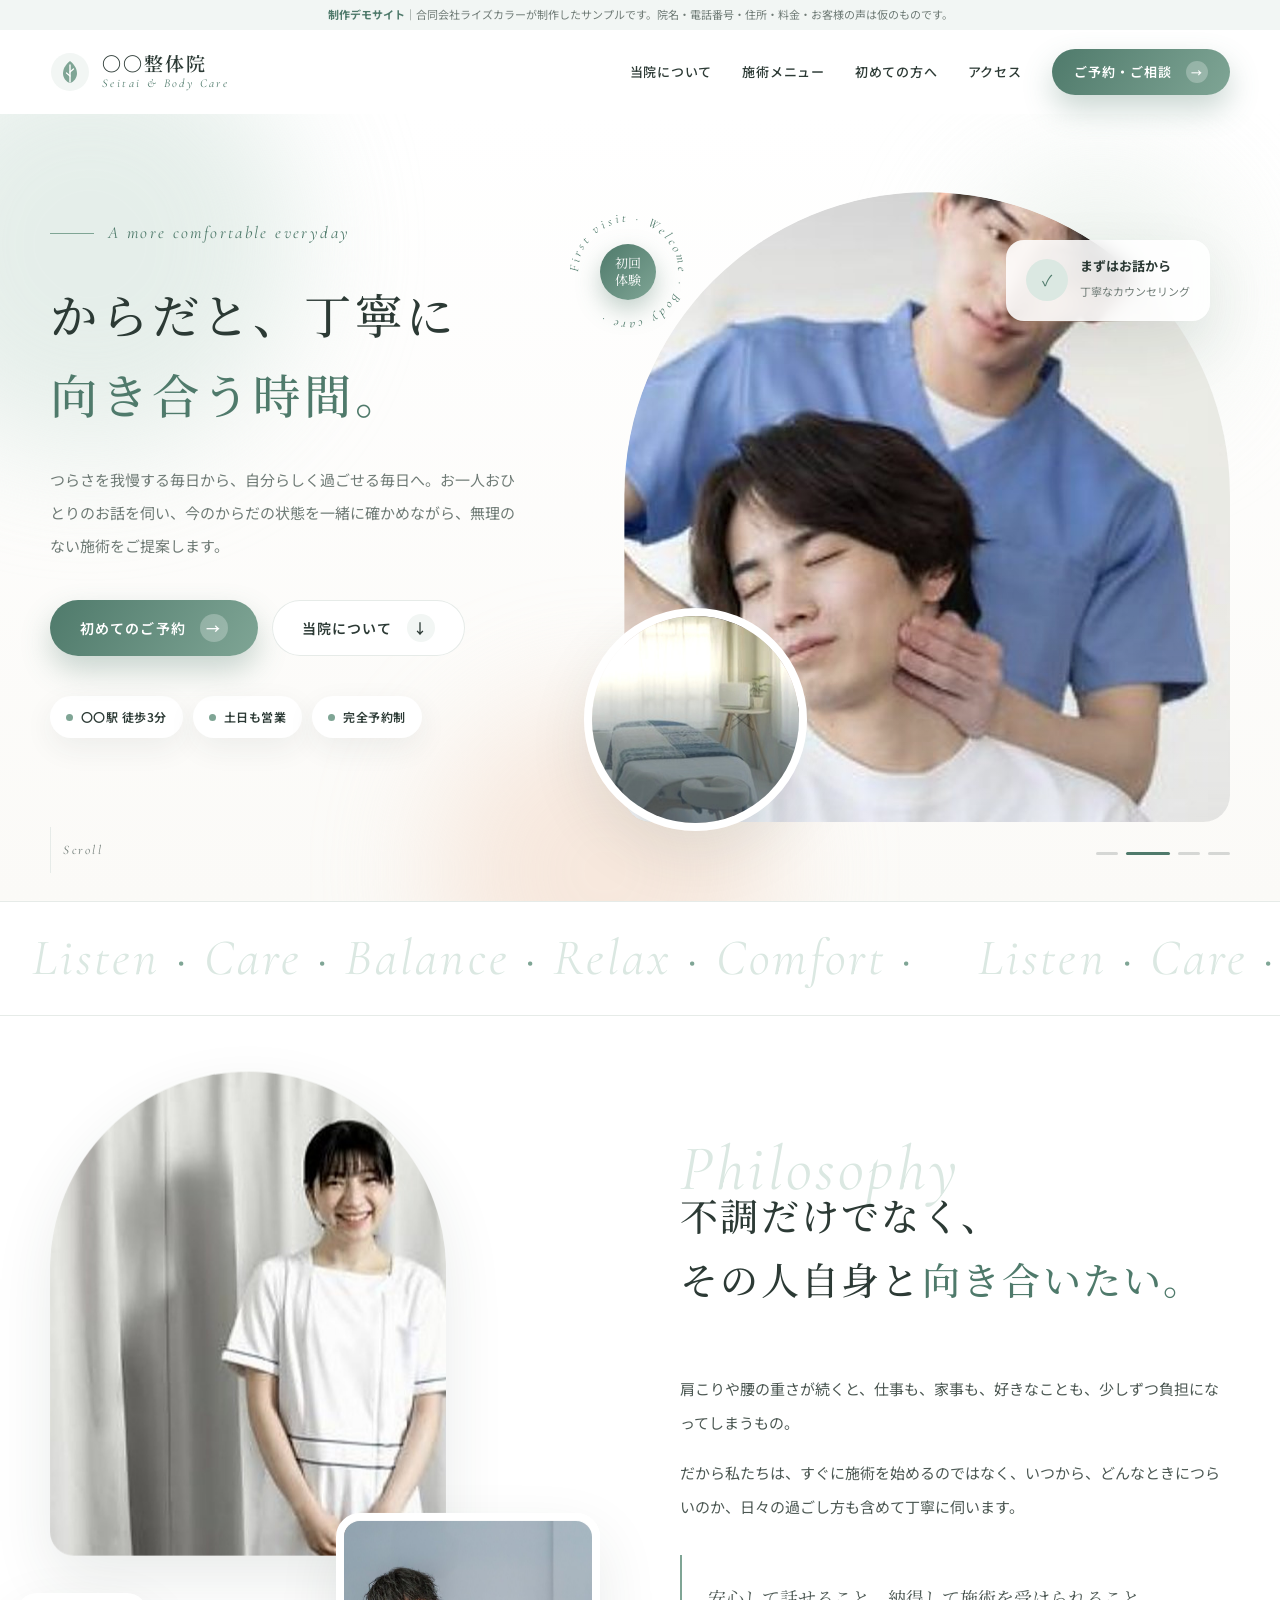
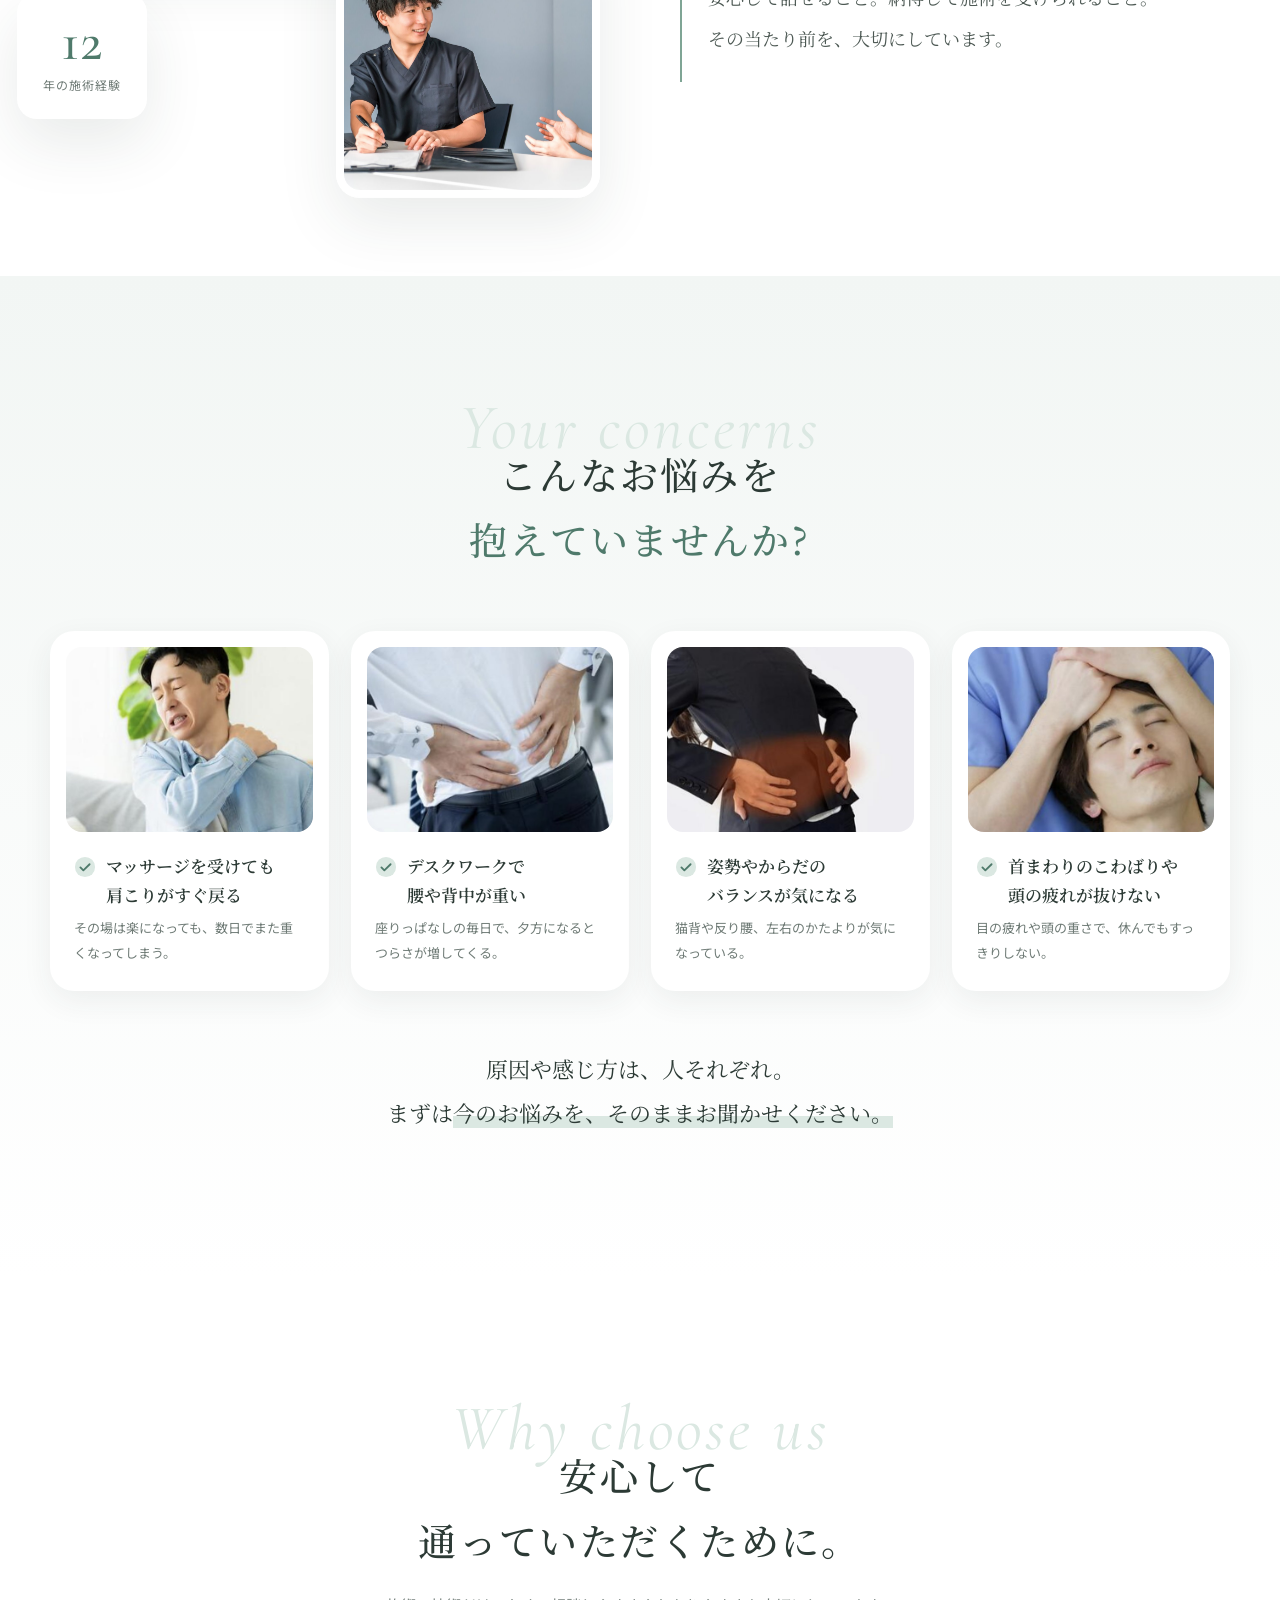
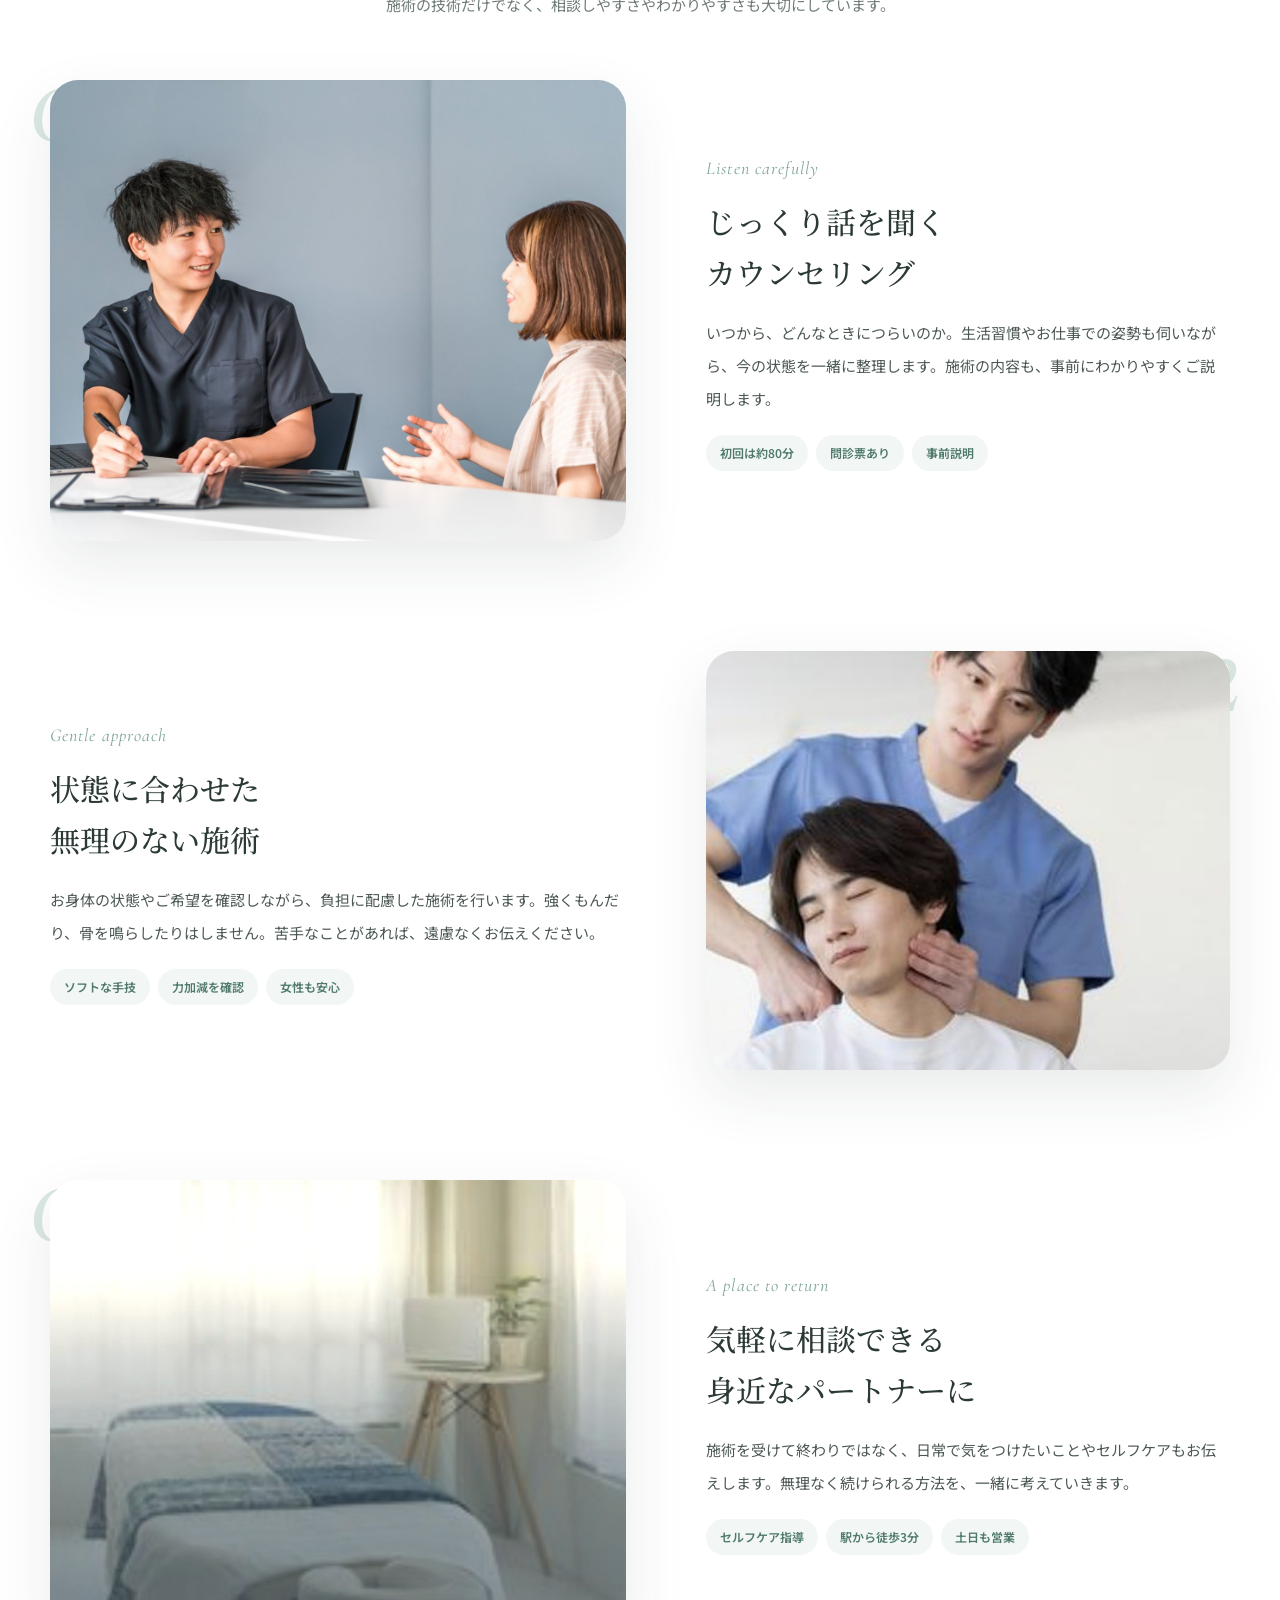
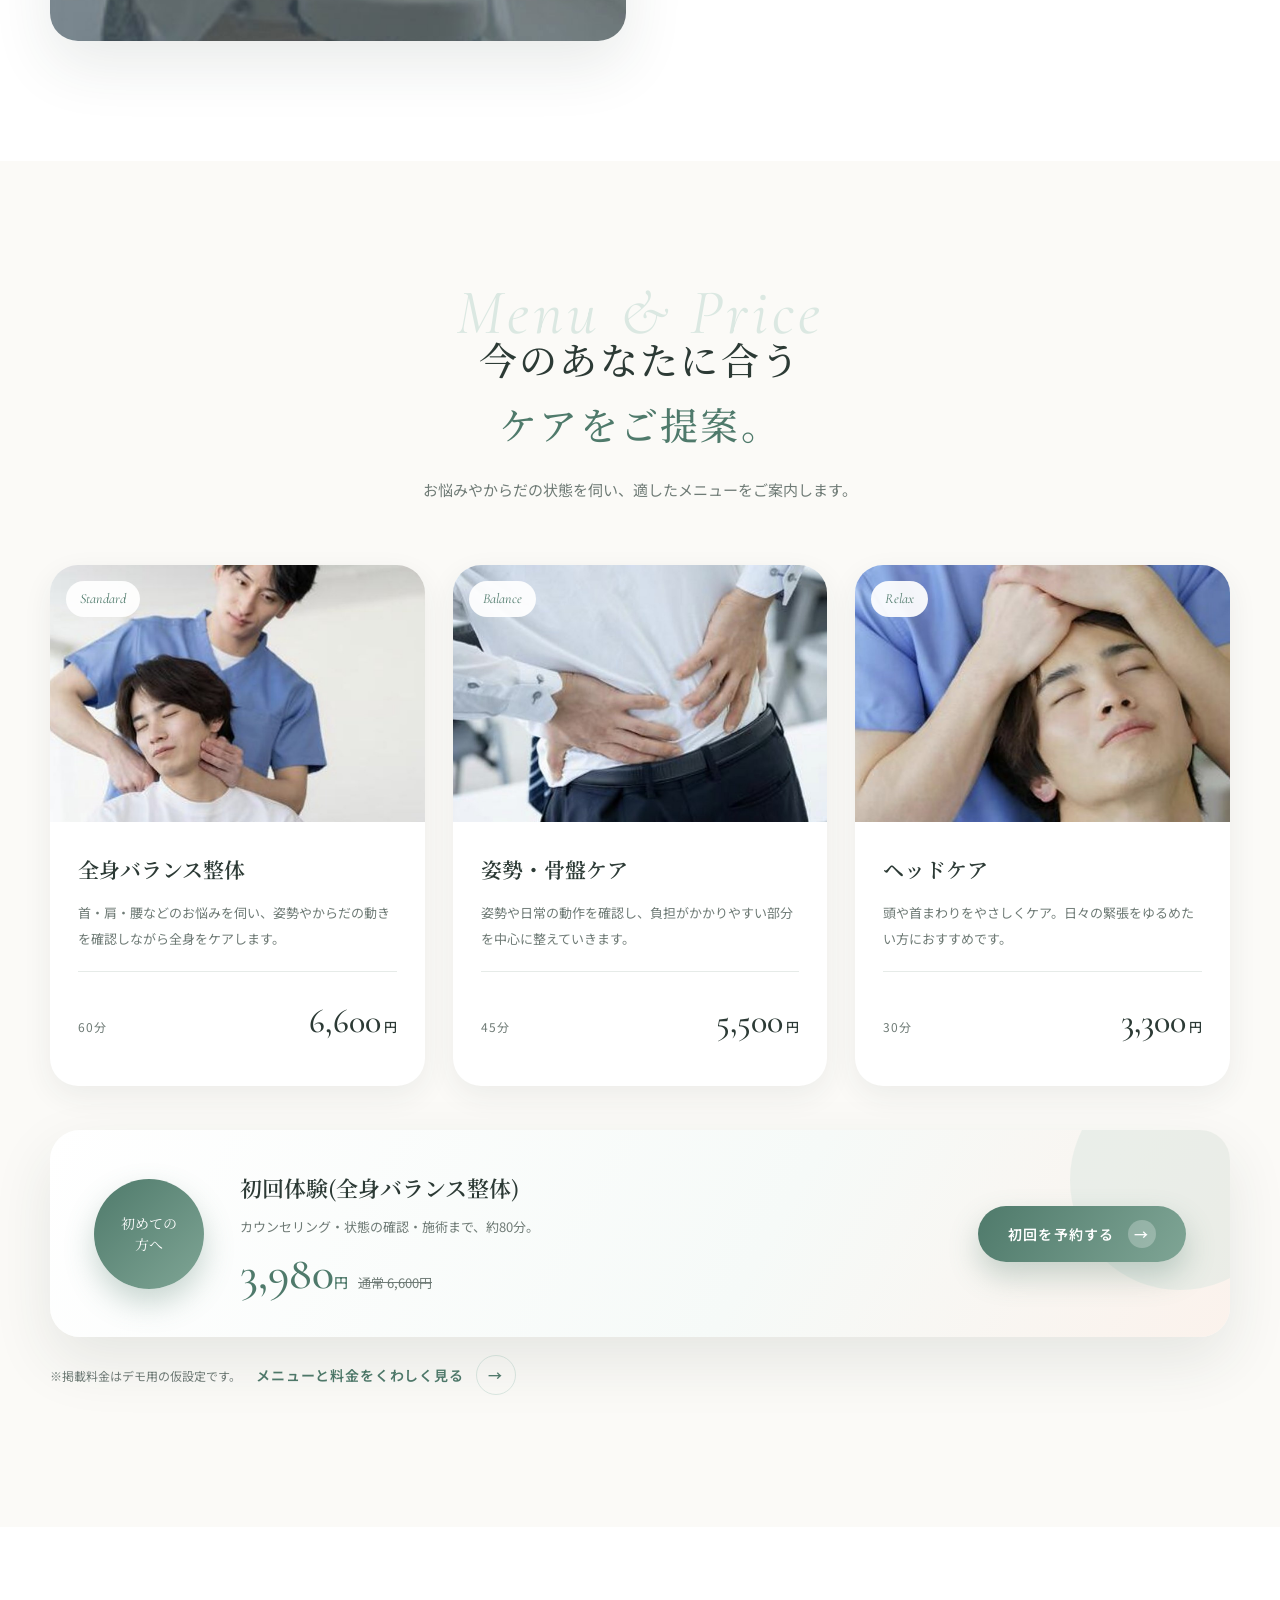
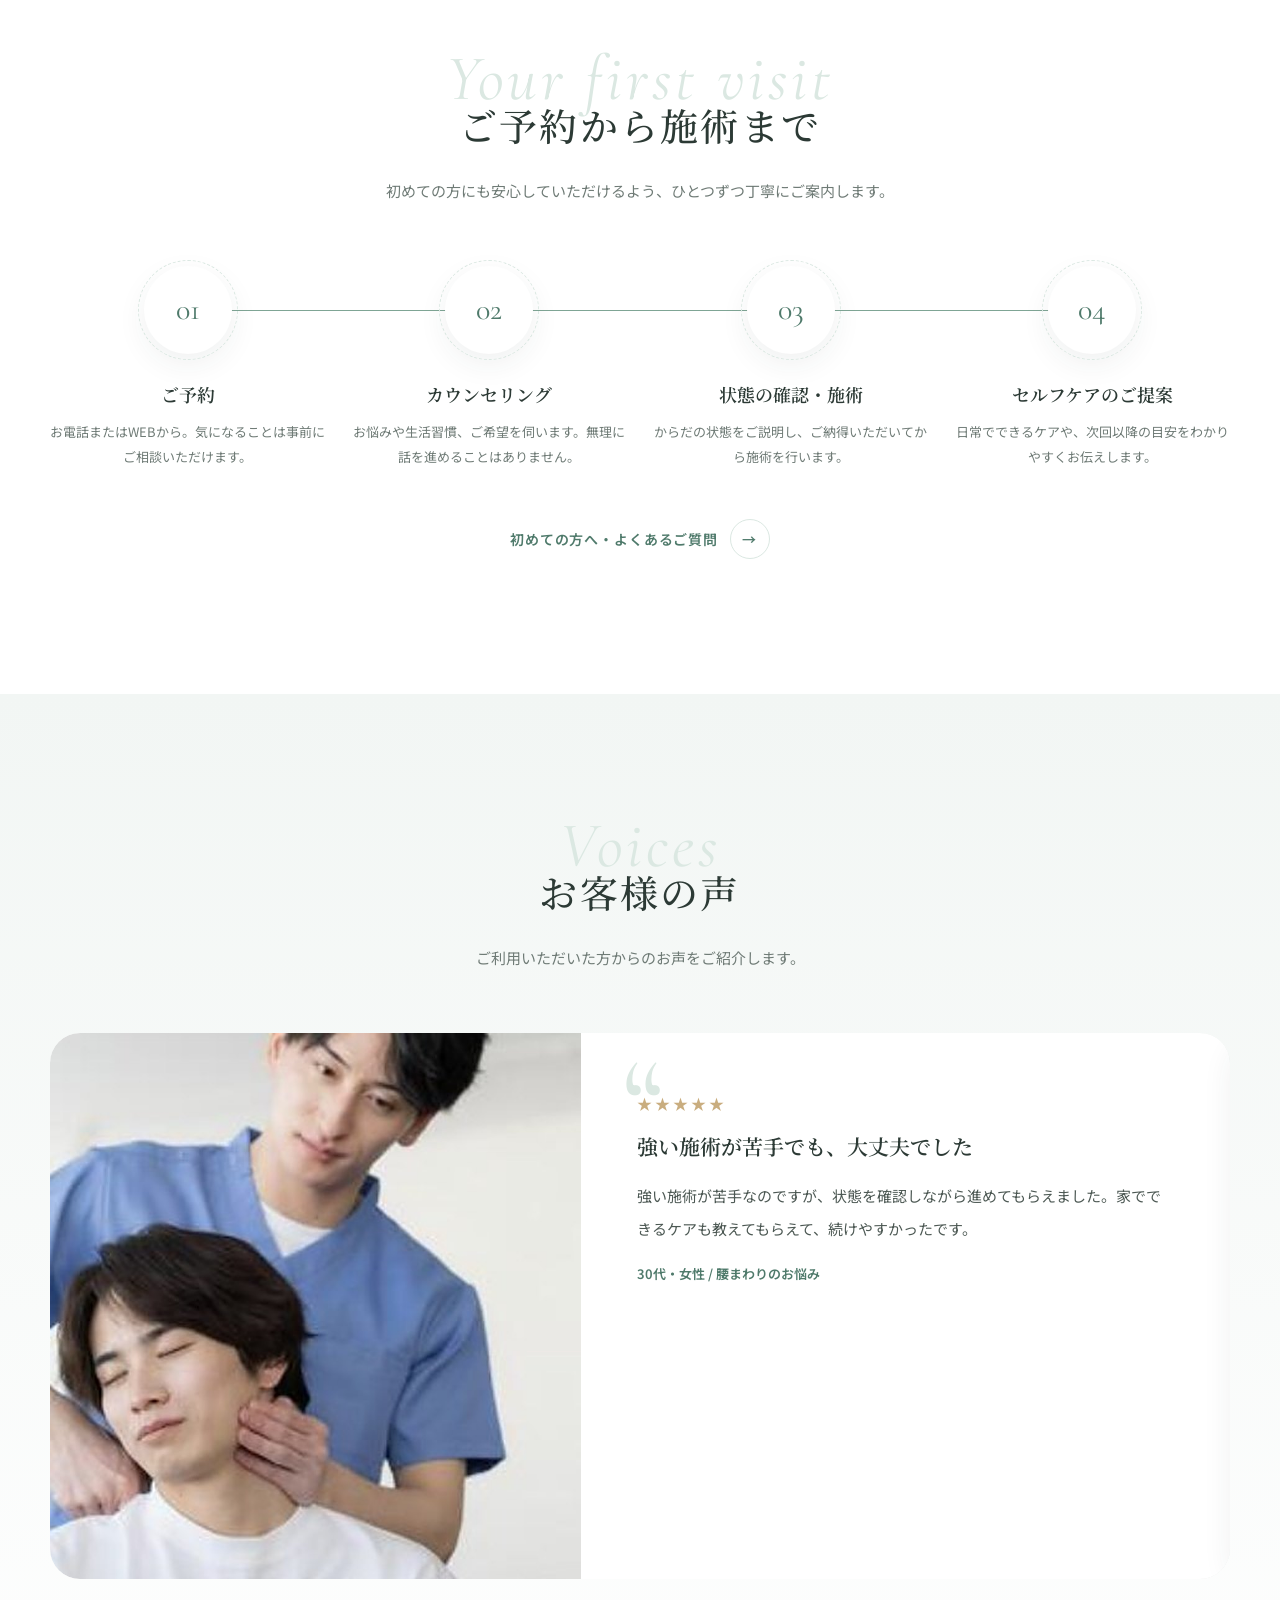
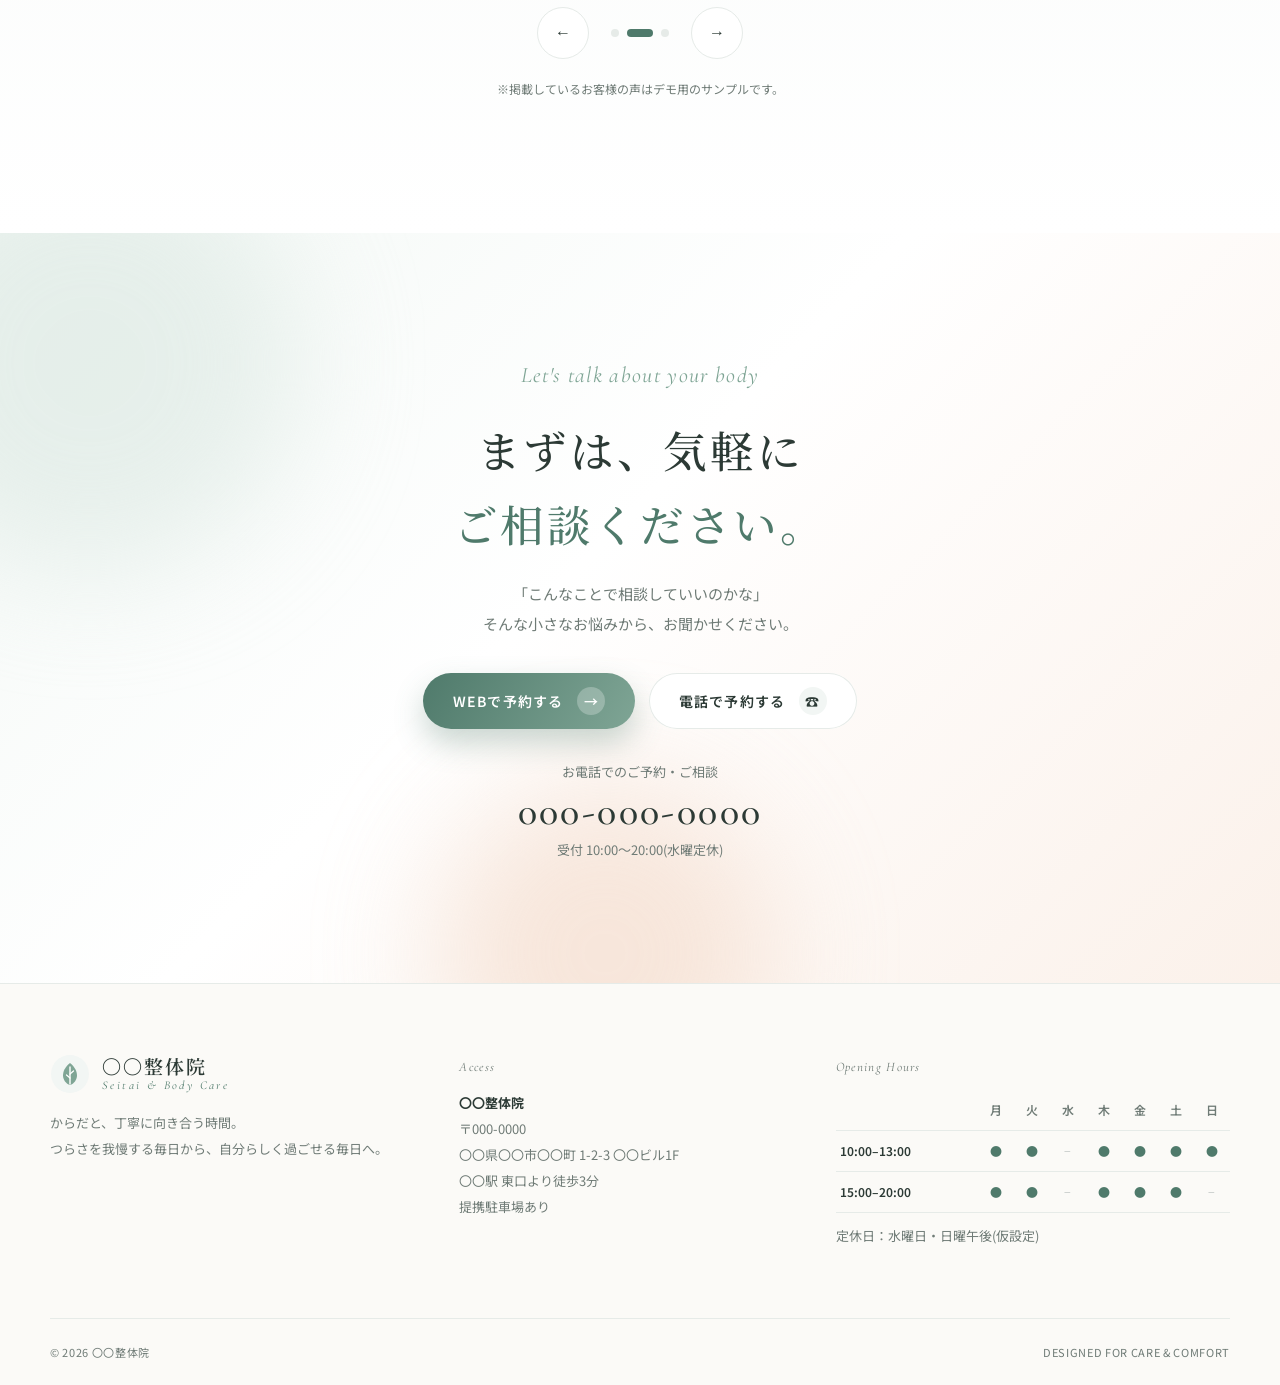
==== commit 0203a250: "整体院デモを白基調に全面リニューアル(アーチ型の写真切り替え・1文字ずつ現れる見出し・スクロール演出など) Co-Authored-By: Claude Opus 5.5 <noreply@anthr" ====
--- a/index.html
+++ b/index.html
@@ -4,178 +4,151 @@
   <meta charset="utf-8">
   <meta name="viewport" content="width=device-width, initial-scale=1">
   <meta name="description" content="〇〇整体院。肩こり・腰痛・姿勢のお悩みに。丁寧なカウンセリングと一人ひとりに合わせた施術で、健やかな毎日をサポートします。">
-  <meta name="theme-color" content="#263b33">
+  <meta name="theme-color" content="#ffffff">
   <title>〇〇整体院｜からだと丁寧に向き合う整体</title>
   <link rel="preconnect" href="https://fonts.googleapis.com">
   <link rel="preconnect" href="https://fonts.gstatic.com" crossorigin>
-  <link href="https://fonts.googleapis.com/css2?family=DM+Sans:wght@400;500;600;700&family=Noto+Sans+JP:wght@400;500;600;700&family=Noto+Serif+JP:wght@400;500;600;700&display=swap" rel="stylesheet">
-  <link rel="stylesheet" href="style.css">
-  <script src="script.js" defer></script>
+  <link href="https://fonts.googleapis.com/css2?family=Cormorant+Garamond:ital,wght@0,500;1,400;1,500&family=Noto+Sans+JP:wght@400;500;600;700&family=Noto+Serif+JP:wght@500;600&display=swap" rel="stylesheet">
+  <link rel="stylesheet" href="site.css">
+  <script src="site.js" defer></script>
 </head>
 <body id="top">
+  <div class="loader" aria-hidden="true"><div class="lmark"><svg viewBox="0 0 40 40" aria-hidden="true"><circle cx="20" cy="20" r="19" fill="#f2f6f4"/><path d="M20 9c5 4 7 8.5 7 12.5S24 30 20 31c-4-1-7-5.5-7-9.5S15 13 20 9z" fill="#7fa595"/><path d="M20 13v17" stroke="#fff" stroke-width="1.4" stroke-linecap="round"/><path d="M20 20l3.5-3M20 24l-3.5-3" stroke="#fff" stroke-width="1.2" stroke-linecap="round"/></svg><span>SEITAI &amp; BODY CARE</span></div><div class="lbar"><i></i></div></div>
   <div class="demo-bar"><b>制作デモサイト</b>｜合同会社ライズカラーが制作したサンプルです。院名・電話番号・住所・料金・お客様の声は仮のものです。</div>
-  <div class="topbar"><span>〇〇駅 東口より徒歩3分</span><span>完全予約制・当日予約もご相談ください</span></div>
-  <header class="site-header">
-    <a class="brand" href="index.html" aria-label="〇〇整体院 トップ">
-      <span class="brand-mark" aria-hidden="true"><i></i><i></i><i></i></span>
-      <span class="brand-copy"><strong>〇〇整体院</strong><small>SEITAI & BODY CARE</small></span>
-    </a>
-    <button class="menu-toggle" aria-label="メニューを開く" aria-expanded="false"><span></span><span></span></button>
-    <nav class="nav" aria-label="メインナビゲーション">
-      <a href="about.html">当院について</a><a href="menu.html">施術メニュー</a><a href="first.html">初めての方へ</a><a href="about.html#access">アクセス</a>
-      <a class="nav-cta" href="contact.html">ご予約・ご相談 <span>↗</span></a>
-    </nav>
+  <header class="header">
+    <div class="wrap header-in">
+      <a class="brand" href="index.html" aria-label="〇〇整体院 トップ"><svg viewBox="0 0 40 40" aria-hidden="true"><circle cx="20" cy="20" r="19" fill="#f2f6f4"/><path d="M20 9c5 4 7 8.5 7 12.5S24 30 20 31c-4-1-7-5.5-7-9.5S15 13 20 9z" fill="#7fa595"/><path d="M20 13v17" stroke="#fff" stroke-width="1.4" stroke-linecap="round"/><path d="M20 20l3.5-3M20 24l-3.5-3" stroke="#fff" stroke-width="1.2" stroke-linecap="round"/></svg><span class="brand-t"><strong>〇〇整体院</strong><small>Seitai &amp; Body Care</small></span></a>
+      <button class="menu-btn" aria-label="メニューを開く" aria-expanded="false"><span></span><span></span></button>
+      <nav class="nav" aria-label="メインメニュー"><a href="about.html">当院について</a><a href="menu.html">施術メニュー</a><a href="first.html">初めての方へ</a><a href="about.html#access">アクセス</a><a class="btn btn-main btn-sm" href="contact.html">ご予約・ご相談 <i>→</i></a></nav>
+    </div>
   </header>
+  <main>
 
-  <main>
     <section class="hero">
-      <div class="hero-image" role="img" aria-label="自然光が差し込む落ち着いた施術空間"></div>
-      <div class="hero-shade"></div>
-      <div class="hero-content">
-        <p class="eyebrow light"><span></span> A MORE COMFORTABLE EVERYDAY</p>
+      <span class="blob b1"></span><span class="blob b2"></span><span class="blob b3"></span>
+      <div class="hero-copy">
+        <p class="hero-kicker fade-up d1">A more comfortable everyday</p>
         <h1>からだと、丁寧に<br><em>向き合う時間。</em></h1>
-        <p class="hero-lead">つらさを我慢する毎日から、<br class="desktop">自分らしく過ごせる毎日へ。</p>
-        <p class="hero-desc">お一人おひとりのお話を伺い、今のからだの状態を一緒に確認しながら、無理のない施術をご提案します。</p>
-        <div class="hero-actions">
-          <a class="button button-gold" href="contact.html">初めてのご予約 <span>↗</span></a>
-          <a class="hero-text-link" href="#concept">当院の考え方を見る <span>↓</span></a>
+        <p class="hero-lead fade-up d2">つらさを我慢する毎日から、自分らしく過ごせる毎日へ。お一人おひとりのお話を伺い、今のからだの状態を一緒に確かめながら、無理のない施術をご提案します。</p>
+        <div class="hero-actions fade-up d3"><a class="btn btn-main" href="contact.html">初めてのご予約 <i>→</i></a><a class="btn btn-line" href="#concept">当院について <i>↓</i></a></div>
+        <div class="hero-badges fade-up d4"><span>〇〇駅 徒歩3分</span><span>土日も営業</span><span>完全予約制</span></div>
+      </div>
+      <div class="hero-visual">
+        <div class="arch">
+          <img class="on" src="assets/counsel.jpg" alt="カウンセリングの様子" style="object-position:58% 40%">
+          <img src="assets/treat-hd.jpg" alt="首まわりの施術の様子" style="object-position:40% 15%">
+          <img src="assets/room-b.jpg" alt="明るい施術室" style="object-position:center 55%">
+          <img src="assets/staff-hd.jpg" alt="笑顔のスタッフ" style="object-position:center 30%">
         </div>
+        <div class="mini-photo"><img src="assets/room-b.jpg" alt="" style="object-position:center 55%"></div>
+        <div class="rotate-badge" aria-hidden="true">
+          <svg viewBox="0 0 128 128"><defs><path id="circ" d="M64,64 m-50,0 a50,50 0 1,1 100,0 a50,50 0 1,1 -100,0"/></defs><text font-family="Cormorant Garamond" font-style="italic" font-size="13" letter-spacing="3.2" fill="#4f7a6b"><textPath href="#circ">First visit · Welcome · Body care · </textPath></text></svg>
+          <span class="rb-center">初回<br>体験</span>
+        </div>
+        <div class="float-card"><span class="fc-icon">✓</span><span><b>まずはお話から</b><small>丁寧なカウンセリング</small></span></div>
+        <div class="slide-dots" aria-hidden="true"><i class="on"></i><i></i><i></i><i></i></div>
       </div>
-      <div class="hero-caption"><span>01</span><span class="caption-line"></span><span>CARE THAT STARTS WITH LISTENING</span></div>
-      <div class="hero-vertical">CALM BODY, CLEAR MIND</div>
+      <div class="scroll-cue"><i></i>Scroll</div>
     </section>
 
-    <div class="trust-strip">
-      <div><span class="trust-icon">01</span><span><strong>丁寧なカウンセリング</strong><small>まずはお話を聞くことから</small></span></div>
-      <div><span class="trust-icon">02</span><span><strong>一人ひとりに合わせた施術</strong><small>状態に合わせて無理なく</small></span></div>
-      <div><span class="trust-icon">03</span><span><strong>通いやすい環境</strong><small>駅から徒歩3分・土日も営業</small></span></div>
-    </div>
+    <div class="marquee" aria-hidden="true"><div class="marquee-track">
+      <span>Listen <b>·</b> Care <b>·</b> Balance <b>·</b> Relax <b>·</b> Comfort <b>·</b></span><span>Listen <b>·</b> Care <b>·</b> Balance <b>·</b> Relax <b>·</b> Comfort <b>·</b></span>
+      <span>Listen <b>·</b> Care <b>·</b> Balance <b>·</b> Relax <b>·</b> Comfort <b>·</b></span><span>Listen <b>·</b> Care <b>·</b> Balance <b>·</b> Relax <b>·</b> Comfort <b>·</b></span>
+    </div></div>
 
-    <section class="section concept" id="concept">
-      <div class="section-label"><span>OUR PHILOSOPHY</span><i></i><span>02 / ABOUT</span></div>
-      <div class="concept-grid">
-        <div class="concept-heading">
-          <p class="eyebrow"><span></span> WE LISTEN, THEN WE CARE</p>
-          <h2>不調だけでなく、<br>その人自身と<br><em>向き合いたい。</em></h2>
-          <p class="concept-small">からだの声に耳を傾けることから、はじめます。</p>
+    <section class="sec" id="concept">
+      <div class="wrap concept">
+        <div class="concept-photos">
+          <div class="p1 reveal-img parallax" data-speed=".05"><img src="assets/staff-hd.jpg" alt="スタッフ" style="object-position:center 25%"></div>
+          <div class="p2 reveal-img parallax" data-speed="-.06"><img src="assets/counsel.jpg" alt="カウンセリング" style="object-position:30% 40%"></div>
+          <div class="years rv"><b><span class="count" data-to="12">12</span></b><span>年の施術経験</span></div>
         </div>
         <div class="concept-copy">
-          <p>肩こりや腰の重さが続くと、仕事も、家事も、好きなことも、少しずつ負担になってしまうもの。</p>
-          <p>だから私たちは、すぐに施術を始めるのではなく、いつから、どんなときにつらいのか、日々の過ごし方も含めて丁寧に伺います。</p>
-          <p>からだの状態や施術の内容をわかりやすくご説明し、ご納得いただいてから進めていきます。気になることは、どんな小さなことでもお聞かせください。</p>
-          <a class="text-link" href="first.html">初めての方へ <span>↗</span></a>
+          <div class="head rv"><span class="en">Philosophy</span><h2>不調だけでなく、<br>その人自身と<em>向き合いたい。</em></h2></div>
+          <p class="rv" style="--i:1">肩こりや腰の重さが続くと、仕事も、家事も、好きなことも、少しずつ負担になってしまうもの。</p>
+          <p class="rv" style="--i:2">だから私たちは、すぐに施術を始めるのではなく、いつから、どんなときにつらいのか、日々の過ごし方も含めて丁寧に伺います。</p>
+          <p class="quote-line rv" style="--i:3">安心して話せること。納得して施術を受けられること。<br>その当たり前を、大切にしています。</p>
+          <a class="text-link rv" style="--i:4" href="about.html">当院について <i>→</i></a>
         </div>
-      </div>
-      <div class="concept-image-row">
-        <div class="concept-photo photo-one"><span>THE ART OF LISTENING</span></div>
-        <div class="concept-note"><span class="note-mark">“</span><p>安心して話せること。<br>納得して施術を受けられること。<br><em>その当たり前を、大切に。</em></p><span class="note-en">CARE WITH CONSIDERATION</span></div>
       </div>
     </section>
 
-    <section class="concerns">
-      <div class="concerns-photo"></div>
-      <div class="concerns-content">
-        <p class="eyebrow light"><span></span> YOUR CONCERNS</p>
-        <h2>こんなお悩みを<br><em>抱えていませんか？</em></h2>
-        <ul class="concern-list">
-          <li>マッサージを受けても肩こりが戻ってしまう</li>
-          <li>デスクワークで腰や背中が重く感じる</li>
-          <li>姿勢やからだのバランスが気になっている</li>
-          <li>首まわりのこわばりや疲れが気になる</li>
-        </ul>
-        <p class="concerns-foot">原因や感じ方は人それぞれ。まずは今のお悩みをお聞かせください。</p>
+    <section class="sec mist">
+      <div class="wrap">
+        <div class="head center rv"><span class="en">Your concerns</span><h2>こんなお悩みを<br><em>抱えていませんか?</em></h2></div>
+        <div class="worries"><article class="worry rv" style="--i:0"><div class="wp"><img src="assets/shoulder-hd.jpg" alt="" loading="lazy" style="object-position:center 30%"></div><h3><svg viewBox="0 0 24 24" aria-hidden="true"><circle cx="12" cy="12" r="11" fill="#dbe8e2"/><path d="M7 12.5l3.2 3.2L17 9" fill="none" stroke="#4f7a6b" stroke-width="2" stroke-linecap="round" stroke-linejoin="round"/></svg><span>マッサージを受けても<br>肩こりがすぐ戻る</span></h3><p>その場は楽になっても、数日でまた重くなってしまう。</p></article><article class="worry rv" style="--i:1"><div class="wp"><img src="assets/waist-hd.jpg" alt="" loading="lazy" style="object-position:center 40%"></div><h3><svg viewBox="0 0 24 24" aria-hidden="true"><circle cx="12" cy="12" r="11" fill="#dbe8e2"/><path d="M7 12.5l3.2 3.2L17 9" fill="none" stroke="#4f7a6b" stroke-width="2" stroke-linecap="round" stroke-linejoin="round"/></svg><span>デスクワークで<br>腰や背中が重い</span></h3><p>座りっぱなしの毎日で、夕方になるとつらさが増してくる。</p></article><article class="worry rv" style="--i:2"><div class="wp"><img src="assets/waist2-hd.jpg" alt="" loading="lazy" style="object-position:center 40%"></div><h3><svg viewBox="0 0 24 24" aria-hidden="true"><circle cx="12" cy="12" r="11" fill="#dbe8e2"/><path d="M7 12.5l3.2 3.2L17 9" fill="none" stroke="#4f7a6b" stroke-width="2" stroke-linecap="round" stroke-linejoin="round"/></svg><span>姿勢やからだの<br>バランスが気になる</span></h3><p>猫背や反り腰、左右のかたよりが気になっている。</p></article><article class="worry rv" style="--i:3"><div class="wp"><img src="assets/head-hd.jpg" alt="" loading="lazy" style="object-position:center 30%"></div><h3><svg viewBox="0 0 24 24" aria-hidden="true"><circle cx="12" cy="12" r="11" fill="#dbe8e2"/><path d="M7 12.5l3.2 3.2L17 9" fill="none" stroke="#4f7a6b" stroke-width="2" stroke-linecap="round" stroke-linejoin="round"/></svg><span>首まわりのこわばりや<br>頭の疲れが抜けない</span></h3><p>目の疲れや頭の重さで、休んでもすっきりしない。</p></article></div>
+        <p class="worry-answer">原因や感じ方は、人それぞれ。<br>まずは<mark>今のお悩みを、そのままお聞かせください。</mark></p>
       </div>
     </section>
 
-    <section class="section reasons">
-      <div class="section-label"><span>WHY CHOOSE US</span><i></i><span>03 / OUR PROMISE</span></div>
-      <div class="section-title-row">
-        <div><p class="eyebrow"><span></span> WHAT MATTERS TO US</p><h2>安心して通っていただくために。</h2></div>
-        <p>施術の技術だけでなく、<br>相談しやすさやわかりやすさも大切にしています。</p>
-      </div>
-      <div class="reason-list">
-        <article class="reason-card">
-          <div class="reason-number">01</div><div class="reason-image reason-img-one" role="img" aria-label="落ち着いた空間でカウンセリングをする様子"></div>
-          <div class="reason-copy"><p class="eyebrow">LISTEN CAREFULLY</p><h3>じっくり話を聞く<br>カウンセリング</h3><p>いつから、どんなときにつらいのか。生活習慣やお仕事での姿勢も伺いながら、今の状態を一緒に整理します。施術の内容も事前にご説明します。</p></div>
-        </article>
-        <article class="reason-card reverse">
-          <div class="reason-number">02</div><div class="reason-image reason-img-two" role="img" aria-label="やさしい手技による施術の様子"></div>
-          <div class="reason-copy"><p class="eyebrow">GENTLE APPROACH</p><h3>状態に合わせた<br>無理のない施術</h3><p>お身体の状態やご希望を確認しながら、負担に配慮した施術を行います。不安なことや苦手なことがあれば、遠慮なくお伝えください。</p></div>
-        </article>
-        <article class="reason-card">
-          <div class="reason-number">03</div><div class="reason-image reason-img-three" role="img" aria-label="明るく清潔感のある整体院の室内"></div>
-          <div class="reason-copy"><p class="eyebrow">A PLACE TO RETURN</p><h3>気軽に相談できる<br>身近なパートナーに</h3><p>施術を受けて終わりではなく、日常で気をつけたいことやセルフケアもお伝えします。無理なく続けられる方法を一緒に考えます。</p></div>
-        </article>
+    <section class="sec">
+      <div class="wrap">
+        <div class="head center rv"><span class="en">Why choose us</span><h2>安心して<br>通っていただくために。</h2><p>施術の技術だけでなく、相談しやすさやわかりやすさも大切にしています。</p></div>
+        <div class="reasons"><div class="reason">
+          <div class="r-photo rv rv-l"><span class="r-num en">01</span><div class="reveal-img"><img src="assets/counsel.jpg" alt="" loading="lazy" style="object-position:center 35%"></div></div>
+          <div class="r-copy rv" style="--i:1"><span class="en">Listen carefully</span><h3>じっくり話を聞く<br>カウンセリング</h3><p>いつから、どんなときにつらいのか。生活習慣やお仕事での姿勢も伺いながら、今の状態を一緒に整理します。施術の内容も、事前にわかりやすくご説明します。</p><div class="chips"><span>初回は約80分</span><span>問診票あり</span><span>事前説明</span></div></div>
+        </div><div class="reason rev">
+          <div class="r-photo rv rv-r"><span class="r-num en">02</span><div class="reveal-img"><img src="assets/treat-hd.jpg" alt="" loading="lazy" style="object-position:center 30%"></div></div>
+          <div class="r-copy rv" style="--i:1"><span class="en">Gentle approach</span><h3>状態に合わせた<br>無理のない施術</h3><p>お身体の状態やご希望を確認しながら、負担に配慮した施術を行います。強くもんだり、骨を鳴らしたりはしません。苦手なことがあれば、遠慮なくお伝えください。</p><div class="chips"><span>ソフトな手技</span><span>力加減を確認</span><span>女性も安心</span></div></div>
+        </div><div class="reason">
+          <div class="r-photo rv rv-l"><span class="r-num en">03</span><div class="reveal-img"><img src="assets/room-b.jpg" alt="" loading="lazy" style="object-position:center 60%"></div></div>
+          <div class="r-copy rv" style="--i:1"><span class="en">A place to return</span><h3>気軽に相談できる<br>身近なパートナーに</h3><p>施術を受けて終わりではなく、日常で気をつけたいことやセルフケアもお伝えします。無理なく続けられる方法を、一緒に考えていきます。</p><div class="chips"><span>セルフケア指導</span><span>駅から徒歩3分</span><span>土日も営業</span></div></div>
+        </div></div>
       </div>
     </section>
 
-    <section class="menu-section" id="menu">
-      <div class="section menu-inner">
-        <div class="section-label light-label"><span>TREATMENT MENU</span><i></i><span>04 / MENU</span></div>
-        <div class="section-title-row menu-title">
-          <div><p class="eyebrow light"><span></span> MENU & PRICE</p><h2>今のあなたに合う<br><em>ケアをご提案。</em></h2></div>
-          <p>お悩みやからだの状態を伺い、<br>適したメニューをご案内します。</p>
+    <section class="sec tint" id="menu">
+      <div class="wrap">
+        <div class="head center rv"><span class="en">Menu &amp; Price</span><h2>今のあなたに合う<br><em>ケアをご提案。</em></h2><p>お悩みやからだの状態を伺い、適したメニューをご案内します。</p></div>
+        <div class="menus"><article class="menu rv" style="--i:0"><div class="mp"><img src="assets/treat-hd.jpg" alt="" loading="lazy" style="object-position:center 30%"><span class="mtag">Standard</span></div><div class="mb"><h3>全身バランス整体</h3><p>首・肩・腰などのお悩みを伺い、姿勢やからだの動きを確認しながら全身をケアします。</p><div class="price"><span>60分</span><b>6,600<small>円</small></b></div></div></article><article class="menu rv" style="--i:1"><div class="mp"><img src="assets/waist-hd.jpg" alt="" loading="lazy" style="object-position:center 45%"><span class="mtag">Balance</span></div><div class="mb"><h3>姿勢・骨盤ケア</h3><p>姿勢や日常の動作を確認し、負担がかかりやすい部分を中心に整えていきます。</p><div class="price"><span>45分</span><b>5,500<small>円</small></b></div></div></article><article class="menu rv" style="--i:2"><div class="mp"><img src="assets/head-hd.jpg" alt="" loading="lazy" style="object-position:center 30%"><span class="mtag">Relax</span></div><div class="mb"><h3>ヘッドケア</h3><p>頭や首まわりをやさしくケア。日々の緊張をゆるめたい方におすすめです。</p><div class="price"><span>30分</span><b>3,300<small>円</small></b></div></div></article></div>
+        <div class="first-offer rv">
+          <div class="fo-label">初めての<br>方へ</div>
+          <div><h3>初回体験(全身バランス整体)</h3><p>カウンセリング・状態の確認・施術まで、約80分。</p><div class="fo-price"><b>3,980<small>円</small></b><del>通常 6,600円</del></div></div>
+          <a class="btn btn-main" href="contact.html">初回を予約する <i>→</i></a>
         </div>
-        <div class="menu-grid">
-          <article class="menu-card">
-            <div class="menu-photo menu-photo-one"></div><div class="menu-card-body"><div class="menu-card-top"><span>01 / BODY CARE</span><span class="menu-tag">STANDARD</span></div><h3>全身バランス整体</h3><p>首・肩・腰などのお悩みを伺い、姿勢やからだの動きを確認しながら全身をケアします。</p><div class="menu-price"><span>60分</span><strong>6,600<small>円</small></strong></div></div>
-          </article>
-          <article class="menu-card">
-            <div class="menu-photo menu-photo-two"></div><div class="menu-card-body"><div class="menu-card-top"><span>02 / POSTURE</span><span class="menu-tag">BALANCE</span></div><h3>姿勢・骨盤ケア</h3><p>姿勢や日常の動作を確認し、負担がかかりやすい部分を中心に整えていきます。</p><div class="menu-price"><span>45分</span><strong>5,500<small>円</small></strong></div></div>
-          </article>
-          <article class="menu-card">
-            <div class="menu-photo menu-photo-three"></div><div class="menu-card-body"><div class="menu-card-top"><span>03 / HEAD CARE</span><span class="menu-tag">RELAX</span></div><h3>ヘッドケア</h3><p>頭や首まわりをやさしくケア。日々の緊張をゆるめたい方におすすめのメニューです。</p><div class="menu-price"><span>30分</span><strong>3,300<small>円</small></strong></div></div>
-          </article>
-        </div>
-        <p style="margin-top:26px"><a class="text-link" href="menu.html" style="color:#fff">メニューと料金をくわしく見る <span>↗</span></a></p>
-        <p class="menu-disclaimer">※掲載料金はデモ用の仮設定です。施術内容・料金は実際の提供条件に合わせて変更してください。</p>
-        <div class="first-visit"><div><span class="first-visit-label">FIRST VISIT</span><h3>初めての方へ</h3><p>カウンセリングを含め、現在のお悩みやご希望を丁寧に伺います。</p></div><div class="first-price"><span>初回体験価格（サンプル）</span><strong>3,980<small>円</small></strong><del>通常 6,600円</del></div><a class="button button-light" href="contact.html">初回予約について <span>↗</span></a></div>
+        <p class="note">※掲載料金はデモ用の仮設定です。 <a class="text-link" href="menu.html" style="margin-left:12px">メニューと料金をくわしく見る <i>→</i></a></p>
       </div>
     </section>
 
-    <section class="section flow" id="flow">
-      <div class="section-label"><span>YOUR FIRST VISIT</span><i></i><span>05 / FLOW</span></div>
-      <div class="section-title-row"><div><p class="eyebrow"><span></span> SIMPLE & CLEAR</p><h2>ご予約から施術まで。</h2></div><p>初めての方にも安心していただけるよう、<br>一つひとつ丁寧にご案内します。</p></div>
-      <div class="flow-steps">
-        <article><span class="step-no">STEP 01</span><div class="step-icon">01</div><h3>ご予約</h3><p>お電話またはWEBからご予約ください。気になることがあれば、事前にご相談いただけます。</p></article>
-        <article><span class="step-no">STEP 02</span><div class="step-icon">02</div><h3>カウンセリング</h3><p>お悩みや生活習慣、ご希望を伺います。無理に話を進めることはありません。</p></article>
-        <article><span class="step-no">STEP 03</span><div class="step-icon">03</div><h3>状態の確認・施術</h3><p>からだの状態をご説明し、ご納得いただいてから施術を行います。</p></article>
-        <article><span class="step-no">STEP 04</span><div class="step-icon">04</div><h3>セルフケアのご提案</h3><p>日常でできるケアや、次回以降の目安についてわかりやすくお伝えします。</p></article>
-      </div>
-      <p style="margin-top:34px"><a class="text-link" href="first.html">初めての方へ・よくあるご質問 <span>↗</span></a></p>
-    </section>
-
-    <section class="voice-section">
-      <div class="voice-photo"></div>
-      <div class="voice-content">
-        <p class="eyebrow light"><span></span> A WORD FROM OUR CLIENTS</p>
-        <h2>お客様の声</h2>
-        <p class="voice-intro">ご利用いただいた方からのお声をご紹介します。</p>
-        <div class="voice-quote"><span class="quote-mark">“</span><p>説明が丁寧で、こちらの話をきちんと聞いてもらえたので安心できました。施術についても事前に説明があり、不安なく相談できました。</p><div class="voice-person"><span>40代・男性</span><i></i><span>肩まわりのお悩み</span></div></div>
-        <div class="voice-quote second-quote"><span class="quote-mark">“</span><p>強い施術が苦手なのですが、状態を確認しながら進めてもらえました。家でできるケアも教えてもらえてよかったです。</p><div class="voice-person"><span>30代・女性</span><i></i><span>腰まわりのお悩み</span></div></div>
-        <p class="voice-disclaimer">※掲載しているお客様の声はデモ用のサンプルです。公開時は、掲載許可を得た実際のお声に差し替えてください。</p>
+    <section class="sec" id="flow">
+      <div class="wrap">
+        <div class="head center rv"><span class="en">Your first visit</span><h2>ご予約から施術まで</h2><p>初めての方にも安心していただけるよう、ひとつずつ丁寧にご案内します。</p></div>
+        <div class="steps"><div class="step rv" style="--i:0"><div class="sn">01</div><h3>ご予約</h3><p>お電話またはWEBから。気になることは事前にご相談いただけます。</p></div><div class="step rv" style="--i:1"><div class="sn">02</div><h3>カウンセリング</h3><p>お悩みや生活習慣、ご希望を伺います。無理に話を進めることはありません。</p></div><div class="step rv" style="--i:2"><div class="sn">03</div><h3>状態の確認・施術</h3><p>からだの状態をご説明し、ご納得いただいてから施術を行います。</p></div><div class="step rv" style="--i:3"><div class="sn">04</div><h3>セルフケアのご提案</h3><p>日常でできるケアや、次回以降の目安をわかりやすくお伝えします。</p></div></div>
+        <p style="text-align:center;margin-top:50px"><a class="text-link" href="first.html">初めての方へ・よくあるご質問 <i>→</i></a></p>
       </div>
     </section>
 
-    <section class="reserve-section" id="reserve">
-      <div class="reserve-pattern"></div><div class="reserve-inner">
-        <p class="eyebrow light"><span></span> LET'S TALK ABOUT YOUR BODY</p>
-        <h2>まずは、気軽に<br><em>ご相談ください。</em></h2>
-        <p>「こんなことで相談していいのかな」<br>そんな小さなお悩みから、お聞かせください。</p>
-        <div class="reserve-actions"><a class="button button-gold" href="tel:0000000000">電話で予約する <span>↗</span></a><a class="button button-ghost" href="contact.html">WEBで予約する <span>↗</span></a></div>
-        <div class="reserve-info"><span>お電話</span><strong>000-000-0000</strong><small>受付 10:00〜20:00（水曜定休）</small></div>
+    <section class="sec mist">
+      <div class="wrap">
+        <div class="head center rv"><span class="en">Voices</span><h2>お客様の声</h2><p>ご利用いただいた方からのお声をご紹介します。</p></div>
+        <div class="voices rv">
+          <div class="voice-viewport"><div class="voice-track"><article class="voice"><div class="vp"><img src="assets/room-b.jpg" alt="" loading="lazy" style="object-position:center 55%"></div><div class="vb"><div class="stars">★★★★★</div><h3>話をきちんと聞いてもらえて、安心できました</h3><p>説明が丁寧で、こちらの話をきちんと聞いてもらえたので安心できました。施術についても事前に説明があり、不安なく相談できました。</p><div class="who">40代・男性 / 肩まわりのお悩み</div></div></article><article class="voice"><div class="vp"><img src="assets/treat-hd.jpg" alt="" loading="lazy" style="object-position:center 30%"></div><div class="vb"><div class="stars">★★★★★</div><h3>強い施術が苦手でも、大丈夫でした</h3><p>強い施術が苦手なのですが、状態を確認しながら進めてもらえました。家でできるケアも教えてもらえて、続けやすかったです。</p><div class="who">30代・女性 / 腰まわりのお悩み</div></div></article><article class="voice"><div class="vp"><img src="assets/counsel.jpg" alt="" loading="lazy" style="object-position:center 35%"></div><div class="vb"><div class="stars">★★★★★</div><h3>仕事帰りに寄れるのがうれしいです</h3><p>駅から近くて、夜20時まで開いているので仕事帰りに通えています。毎回、前回からの変化を一緒に確認してくれるのも心強いです。</p><div class="who">50代・女性 / 首・肩のお悩み</div></div></article></div></div>
+          <div class="voice-ctrl"><button class="voice-prev" aria-label="前の声">←</button><span class="voice-dots"><i></i><i></i><i></i></span><button class="voice-next" aria-label="次の声">→</button></div>
+        </div>
+        <p class="note" style="text-align:center">※掲載しているお客様の声はデモ用のサンプルです。</p>
+      </div>
+    </section>
+
+    <section class="cta">
+      <span class="blob b1"></span><span class="blob b2"></span>
+      <div class="wrap">
+        <span class="en rv" style="font-size:22px;color:var(--sage)">Let's talk about your body</span>
+        <h2 class="rv" style="--i:1">まずは、気軽に<br><em>ご相談ください。</em></h2>
+        <p class="rv" style="--i:2">「こんなことで相談していいのかな」<br>そんな小さなお悩みから、お聞かせください。</p>
+        <div class="cta-acts rv" style="--i:3"><a class="btn btn-main" href="contact.html">WEBで予約する <i>→</i></a><a class="btn btn-line" href="tel:0000000000">電話で予約する <i>☎</i></a></div>
+        <div class="cta-tel rv" style="--i:4">お電話でのご予約・ご相談<b>000-000-0000</b>受付 10:00〜20:00(水曜定休)</div>
       </div>
     </section>
   </main>
-
   <footer class="footer">
-    <div class="footer-main">
-      <div class="footer-brand"><a class="brand brand-footer" href="index.html"><span class="brand-mark" aria-hidden="true"><i></i><i></i><i></i></span><span class="brand-copy"><strong>〇〇整体院</strong><small>SEITAI & BODY CARE</small></span></a><p>からだと、丁寧に向き合う時間。</p></div>
-      <div class="footer-address"><p class="footer-label">ACCESS</p><strong>〇〇整体院</strong><p>〒000-0000<br>〇〇県〇〇市〇〇町 1-2-3 〇〇ビル1F</p><p>〇〇駅 東口より徒歩3分<br>提携駐車場あり（要確認）</p></div>
-      <div class="footer-hours"><p class="footer-label">OPENING HOURS</p><table><thead><tr><th></th><th>月</th><th>火</th><th>水</th><th>木</th><th>金</th><th>土</th><th>日</th></tr></thead><tbody><tr><th>10:00–13:00</th><td>●</td><td>●</td><td>−</td><td>●</td><td>●</td><td>●</td><td>●</td></tr><tr><th>15:00–20:00</th><td>●</td><td>●</td><td>−</td><td>●</td><td>●</td><td>●</td><td>−</td></tr></tbody></table><small>定休日：水曜日・日曜午後（仮設定）</small></div>
+    <div class="wrap footer-in">
+      <div><a class="brand" href="index.html"><svg viewBox="0 0 40 40" aria-hidden="true"><circle cx="20" cy="20" r="19" fill="#f2f6f4"/><path d="M20 9c5 4 7 8.5 7 12.5S24 30 20 31c-4-1-7-5.5-7-9.5S15 13 20 9z" fill="#7fa595"/><path d="M20 13v17" stroke="#fff" stroke-width="1.4" stroke-linecap="round"/><path d="M20 20l3.5-3M20 24l-3.5-3" stroke="#fff" stroke-width="1.2" stroke-linecap="round"/></svg><span class="brand-t"><strong>〇〇整体院</strong><small>Seitai &amp; Body Care</small></span></a><p style="margin-top:16px">からだと、丁寧に向き合う時間。<br>つらさを我慢する毎日から、自分らしく過ごせる毎日へ。</p></div>
+      <div><p class="f-label">Access</p><p><b style="color:var(--ink)">〇〇整体院</b><br>〒000-0000<br>〇〇県〇〇市〇〇町 1-2-3 〇〇ビル1F<br>〇〇駅 東口より徒歩3分<br>提携駐車場あり</p></div>
+      <div><p class="f-label">Opening Hours</p><table class="hours"><thead><tr><th></th><th>月</th><th>火</th><th>水</th><th>木</th><th>金</th><th>土</th><th>日</th></tr></thead><tbody><tr><th>10:00–13:00</th><td class="o">●</td><td class="o">●</td><td class="x">−</td><td class="o">●</td><td class="o">●</td><td class="o">●</td><td class="o">●</td></tr><tr><th>15:00–20:00</th><td class="o">●</td><td class="o">●</td><td class="x">−</td><td class="o">●</td><td class="o">●</td><td class="o">●</td><td class="x">−</td></tr></tbody></table><p style="margin-top:10px">定休日：水曜日・日曜午後(仮設定)</p></div>
     </div>
-    <div class="footer-bottom"><span>© <span id="year"></span> 〇〇整体院</span><span>DESIGNED FOR CARE & COMFORT</span><a href="#top">PAGE TOP ↑</a></div>
+    <div class="wrap footer-bottom"><span>© <span id="year">2026</span> 〇〇整体院</span><span>DESIGNED FOR CARE &amp; COMFORT</span></div>
   </footer>
-  <div class="mobile-cta"><a href="tel:0000000000"><span>電話で相談</span><strong>000-000-0000</strong></a><a href="contact.html">WEB予約 <span>↗</span></a></div>
+  <a class="to-top" href="#top" aria-label="ページの先頭へ">↑</a>
+  <div class="sp-cta"><a href="tel:0000000000"><small>お電話で相談</small>000-000-0000</a><a href="contact.html"><small>24時間受付</small>WEB予約 →</a></div>
 </body>
 </html>
--- a/site.css
+++ b/site.css
@@ -0,0 +1,482 @@
+@charset "UTF-8";
+/* =========================================================
+   〇〇整体院 デモ v2 — 白を基調にした、やわらかく動くデザイン
+   ========================================================= */
+:root{
+  --white:#ffffff;
+  --paper:#fbfaf7;
+  --mist:#f2f6f4;
+  --sage:#7fa595;
+  --sage-d:#4f7a6b;
+  --sage-l:#dbe8e2;
+  --peach:#f3d9c8;
+  --gold:#c9ad7f;
+  --ink:#2c3a35;
+  --muted:#6f7b76;
+  --line:#e6ebe8;
+  --serif:"Noto Serif JP",serif;
+  --sans:"Noto Sans JP",sans-serif;
+  --en:"Cormorant Garamond",serif;
+  --ease:cubic-bezier(.22,.8,.24,1);
+  --shadow:0 24px 60px rgba(44,58,53,.10);
+  --shadow-s:0 10px 30px rgba(44,58,53,.07);
+}
+*{box-sizing:border-box}
+html{scroll-behavior:smooth;scroll-padding-top:96px}
+html,body{overflow-x:clip}
+body{margin:0;background:var(--white);color:var(--ink);font-family:var(--sans);font-size:15px;line-height:2;-webkit-font-smoothing:antialiased}
+img{display:block;max-width:100%}
+a{color:inherit;text-decoration:none}
+h1,h2,h3,p{margin-top:0}
+.wrap{width:min(1180px,calc(100% - 48px));margin-inline:auto}
+.en{font-family:var(--en);font-style:italic;letter-spacing:.06em}
+
+/* ---------- デモ表示 ---------- */
+.demo-bar{background:var(--mist);color:var(--muted);font-size:11px;text-align:center;padding:6px 16px;line-height:1.6}
+.demo-bar b{color:var(--sage-d)}
+
+/* ---------- ローディング ---------- */
+.loader{position:fixed;inset:0;z-index:100;background:var(--white);display:grid;place-items:center;transition:transform 1s var(--ease) .2s,opacity .6s ease 1s}
+.loader .lmark{display:flex;flex-direction:column;align-items:center;gap:12px;opacity:0;animation:lIn .9s var(--ease) .1s forwards}
+.loader .lmark svg{width:54px;height:54px}
+.loader .lmark span{font-family:var(--en);font-size:20px;letter-spacing:.3em;color:var(--sage-d)}
+.loader .lbar{position:absolute;left:50%;bottom:42%;width:120px;height:1px;background:var(--line);transform:translateX(-50%);overflow:hidden}
+.loader .lbar i{position:absolute;inset:0;background:var(--sage);transform:scaleX(0);transform-origin:left;animation:lBar 1s var(--ease) .3s forwards}
+.loaded .loader{transform:translateY(-100%);opacity:0;pointer-events:none}
+@keyframes lIn{from{opacity:0;transform:translateY(10px)}to{opacity:1;transform:none}}
+@keyframes lBar{to{transform:scaleX(1)}}
+
+/* ---------- ヘッダー ---------- */
+.header{position:sticky;top:0;z-index:50;background:rgba(255,255,255,.86);-webkit-backdrop-filter:blur(16px);backdrop-filter:blur(16px);transition:box-shadow .3s}
+.header.scrolled{box-shadow:0 6px 30px rgba(44,58,53,.07)}
+.header-in{height:84px;display:flex;align-items:center;justify-content:space-between;gap:20px}
+.brand{display:flex;align-items:center;gap:12px}
+.brand svg{width:40px;height:40px;flex-shrink:0}
+.brand-t{display:flex;flex-direction:column;line-height:1.3}
+.brand-t strong{font-family:var(--serif);font-size:19px;font-weight:600;letter-spacing:.1em}
+.brand-t small{font-family:var(--en);font-style:italic;font-size:12px;letter-spacing:.2em;color:var(--sage-d)}
+.nav{display:flex;align-items:center;gap:30px;font-size:13px;font-weight:500;letter-spacing:.06em}
+.nav>a:not(.btn){position:relative;padding:4px 0}
+.nav>a:not(.btn)::after{content:"";position:absolute;left:0;right:0;bottom:-2px;height:1px;background:var(--sage);transform:scaleX(0);transform-origin:right;transition:transform .5s var(--ease)}
+.nav>a:not(.btn):hover::after,.nav>a[aria-current="page"]::after{transform:scaleX(1);transform-origin:left}
+.nav>a[aria-current="page"]{color:var(--sage-d)}
+.menu-btn{display:none;width:46px;height:46px;border:0;background:var(--mist);border-radius:50%;cursor:pointer;position:relative}
+.menu-btn span{position:absolute;left:14px;right:14px;height:1.5px;background:var(--ink);transition:transform .4s var(--ease),top .4s var(--ease)}
+.menu-btn span:first-child{top:19px}.menu-btn span:last-child{top:26px}
+.menu-btn[aria-expanded="true"] span:first-child{top:22px;transform:rotate(30deg)}
+.menu-btn[aria-expanded="true"] span:last-child{top:22px;transform:rotate(-30deg)}
+
+/* ---------- ボタン ---------- */
+.btn{position:relative;overflow:hidden;display:inline-flex;align-items:center;justify-content:center;gap:14px;min-height:56px;padding:0 30px;border-radius:60px;font-size:14px;font-weight:600;letter-spacing:.08em;transition:transform .35s var(--ease),box-shadow .35s var(--ease);border:0;cursor:pointer;font-family:inherit}
+.btn:hover{transform:translateY(-3px)}
+.btn i{font-style:normal;display:inline-grid;place-items:center;width:28px;height:28px;border-radius:50%;background:rgba(255,255,255,.25);transition:transform .4s var(--ease)}
+.btn:hover i{transform:translateX(4px) rotate(-45deg)}
+.btn::before{content:"";position:absolute;top:0;left:-70%;width:45%;height:100%;background:linear-gradient(110deg,transparent,rgba(255,255,255,.55),transparent);transform:skewX(-20deg);animation:shine 4.5s ease-in-out infinite}
+@keyframes shine{0%,62%{left:-70%}100%{left:140%}}
+.btn-main{background:linear-gradient(120deg,var(--sage-d),var(--sage));color:#fff;box-shadow:0 14px 30px rgba(79,122,107,.3)}
+.btn-main:hover{box-shadow:0 20px 40px rgba(79,122,107,.38)}
+.btn-line{background:#fff;color:var(--ink);box-shadow:inset 0 0 0 1px var(--line)}
+.btn-line::before{display:none}
+.btn-line i{background:var(--mist)}
+.btn-sm{min-height:46px;padding:0 22px;font-size:13px}
+.btn-sm i{width:22px;height:22px;font-size:11px}
+
+/* ---------- ファーストビュー ---------- */
+.hero{position:relative;min-height:calc(100vh - 84px - 29px);min-height:calc(100svh - 113px);display:grid;grid-template-columns:1fr 1.05fr;align-items:center;overflow:hidden;background:linear-gradient(180deg,#fff 0%,var(--paper) 100%)}
+.hero>*{min-width:0}
+.blob{position:absolute;border-radius:50%;filter:blur(60px);opacity:.7;pointer-events:none;animation:drift 18s ease-in-out infinite alternate}
+.blob.b1{width:420px;height:420px;background:var(--sage-l);left:-120px;top:-80px}
+.blob.b2{width:340px;height:340px;background:var(--peach);left:34%;bottom:-140px;animation-duration:22s;opacity:.55}
+.blob.b3{width:260px;height:260px;background:#e7efe9;right:4%;top:6%;animation-duration:16s}
+@keyframes drift{0%{transform:translate(0,0) scale(1)}50%{transform:translate(40px,30px) scale(1.08)}100%{transform:translate(-30px,50px) scale(.95)}}
+.hero-copy{position:relative;z-index:2;padding:60px 40px 120px max(24px,calc((100vw - 1180px)/2))}
+.hero-kicker{display:flex;align-items:center;gap:14px;font-family:var(--en);font-style:italic;font-size:17px;letter-spacing:.14em;color:var(--sage-d);margin-bottom:26px}
+.hero-kicker::before{content:"";width:44px;height:1px;background:var(--sage)}
+.hero h1{font-family:var(--serif);font-weight:500;font-size:clamp(30px,3.7vw,54px);line-height:1.6;letter-spacing:.08em;margin:0 0 28px}
+.hero h1 .ln{display:block;overflow:hidden;white-space:nowrap;padding-bottom:.08em}
+.hero h1 .ch{display:inline-block;opacity:0;transform:translateY(60%);filter:blur(6px);transition:opacity .9s var(--ease),transform .9s var(--ease),filter .9s var(--ease)}
+.hero h1 em{font-style:normal;color:var(--sage-d);position:relative}
+.loaded .hero h1 .ch{opacity:1;transform:none;filter:none}
+.hero-lead{font-size:15px;line-height:2.2;color:var(--muted);max-width:470px;margin-bottom:38px}
+.hero-actions{display:flex;flex-wrap:wrap;gap:14px;align-items:center}
+.hero-badges{display:flex;flex-wrap:wrap;gap:10px;margin-top:40px}
+.hero-badges span{display:inline-flex;align-items:center;gap:8px;font-size:12px;font-weight:600;letter-spacing:.04em;padding:9px 16px;border-radius:30px;background:#fff;box-shadow:var(--shadow-s)}
+.hero-badges span::before{content:"";width:7px;height:7px;border-radius:50%;background:var(--sage)}
+.fade-up{opacity:0;transform:translateY(24px);transition:opacity 1s var(--ease),transform 1s var(--ease)}
+.loaded .fade-up{opacity:1;transform:none}
+.d1{transition-delay:1.5s!important}.d2{transition-delay:1.7s!important}.d3{transition-delay:1.9s!important}.d4{transition-delay:2.1s!important}
+
+.hero-visual{position:relative;height:100%;min-height:600px;z-index:1;padding:40px max(24px,calc((100vw - 1180px)/2)) 40px 0;display:flex;align-items:center}
+.arch{position:relative;width:100%;aspect-ratio:1/1.04;max-height:74vh;margin-left:auto;border-radius:340px 340px 30px 30px;overflow:hidden;box-shadow:0 40px 80px rgba(44,58,53,.16);clip-path:inset(100% 0 0 0 round 340px 340px 30px 30px);transition:clip-path 1.6s var(--ease) .7s}
+.loaded .arch{clip-path:inset(0 0 0 0 round 340px 340px 30px 30px)}
+.arch img{position:absolute;inset:0;width:100%;height:100%;object-fit:cover;opacity:0;transform:scale(1.12);transition:opacity 1.8s ease,transform 8s ease-out}
+.arch img.on{opacity:1;transform:scale(1)}
+.arch::after{content:"";position:absolute;inset:0;background:linear-gradient(180deg,rgba(255,255,255,0) 60%,rgba(255,255,255,.18));pointer-events:none}
+.mini-photo{position:absolute;left:-40px;bottom:70px;width:34%;aspect-ratio:1;border-radius:50%;overflow:hidden;border:8px solid #fff;box-shadow:var(--shadow);z-index:3;opacity:0;transform:scale(.6);transition:opacity 1s var(--ease) 1.8s,transform 1.2s var(--ease) 1.8s}
+.mini-photo img{width:100%;height:100%;object-fit:cover;animation:slowzoom 10s ease-in-out infinite alternate}
+@keyframes slowzoom{to{transform:scale(1.12)}}
+.loaded .mini-photo{opacity:1;transform:none}
+.float-card{position:absolute;right:max(36px,calc((100vw - 1180px)/2 + 20px));top:16%;z-index:3;background:rgba(255,255,255,.88);-webkit-backdrop-filter:blur(10px);backdrop-filter:blur(10px);border-radius:18px;padding:16px 20px;box-shadow:var(--shadow);display:flex;align-items:center;gap:12px;opacity:0;transform:translateY(20px);transition:opacity 1s var(--ease) 2.2s,transform 1s var(--ease) 2.2s;animation:bob 5s ease-in-out 3.2s infinite}
+.loaded .float-card{opacity:1;transform:none}
+@keyframes bob{50%{translate:0 -10px}}
+.float-card .fc-icon{width:42px;height:42px;border-radius:50%;background:var(--sage-l);display:grid;place-items:center;color:var(--sage-d)}
+.float-card b{display:block;font-size:13px;line-height:1.5}
+.float-card small{font-size:11px;color:var(--muted)}
+.rotate-badge{position:absolute;left:-60px;top:12%;z-index:3;width:128px;height:128px;opacity:0;transition:opacity 1s ease 2.4s}
+.loaded .rotate-badge{opacity:1}
+.rotate-badge svg{width:100%;height:100%;animation:spin 18s linear infinite}
+.rotate-badge .rb-center{position:absolute;inset:36px;border-radius:50%;background:linear-gradient(135deg,var(--sage-d),var(--sage));display:grid;place-items:center;color:#fff;font-family:var(--serif);font-size:13px;line-height:1.3;text-align:center;box-shadow:0 10px 24px rgba(79,122,107,.35)}
+@keyframes spin{to{transform:rotate(360deg)}}
+.slide-dots{position:absolute;right:max(24px,calc((100vw - 1180px)/2));bottom:46px;z-index:3;display:flex;gap:8px}
+.slide-dots i{width:22px;height:3px;border-radius:3px;background:rgba(44,58,53,.18);transition:width .5s var(--ease),background .5s}
+.slide-dots i.on{width:44px;background:var(--sage-d)}
+.scroll-cue{position:absolute;left:max(24px,calc((100vw - 1180px)/2));bottom:28px;z-index:2;display:flex;align-items:center;gap:12px;font-family:var(--en);font-style:italic;font-size:13px;letter-spacing:.2em;color:var(--muted)}
+.scroll-cue i{position:relative;width:1px;height:46px;background:var(--line);overflow:hidden}
+.scroll-cue i::after{content:"";position:absolute;left:0;top:-50%;width:1px;height:50%;background:var(--sage-d);animation:cue 2.2s ease-in-out infinite}
+@keyframes cue{to{top:100%}}
+
+/* ---------- 流れる英字 ---------- */
+.marquee{overflow:hidden;padding:26px 0;background:#fff;border-top:1px solid var(--line);border-bottom:1px solid var(--line)}
+.marquee-track{display:flex;width:max-content;animation:marq 38s linear infinite}
+.marquee span{font-family:var(--en);font-style:italic;font-size:clamp(28px,4vw,52px);color:var(--sage-l);letter-spacing:.06em;padding:0 32px;white-space:nowrap;line-height:1.2}
+.marquee span b{color:var(--sage);font-weight:400}
+@keyframes marq{to{transform:translateX(-50%)}}
+
+/* ---------- 共通セクション ---------- */
+.sec{padding:120px 0;position:relative}
+.sec.tint{background:var(--paper)}
+.sec.mist{background:linear-gradient(180deg,var(--mist),#fff)}
+.head{margin-bottom:60px}
+.head.center{text-align:center}
+.head .en{display:block;font-size:clamp(40px,5vw,72px);color:var(--sage-l);line-height:1;margin-bottom:-18px;position:relative;z-index:0}
+.head h2{position:relative;z-index:1;font-family:var(--serif);font-weight:500;font-size:clamp(26px,3vw,38px);line-height:1.7;letter-spacing:.06em;margin:0 0 18px}
+.head p{color:var(--muted);margin:0}
+.head h2 em{font-style:normal;color:var(--sage-d)}
+
+/* スクロールで現れる */
+.rv{opacity:0;transform:translateY(40px);transition:opacity 1.1s var(--ease),transform 1.1s var(--ease);transition-delay:calc(var(--i,0) * .12s)}
+.rv.in{opacity:1;transform:none}
+.rv-l{transform:translateX(-50px)}.rv-r{transform:translateX(50px)}
+.rv-l.in,.rv-r.in{transform:none}
+.reveal-img{position:relative;overflow:hidden}
+.reveal-img::after{content:"";position:absolute;inset:0;background:var(--sage-l);transform-origin:right;transition:transform 1.3s var(--ease) .15s;z-index:2}
+.reveal-img img{transform:scale(1.25);transition:transform 2s var(--ease)}
+.reveal-img.in::after{transform:scaleX(0)}
+.reveal-img.in img{transform:scale(1)}
+.parallax{will-change:transform}
+
+/* ---------- コンセプト ---------- */
+.concept{display:grid;grid-template-columns:1fr 1fr;gap:80px;align-items:center}
+.concept>*{min-width:0}
+.concept-photos{position:relative;height:620px}
+.concept-photos .p1{position:absolute;left:0;top:0;width:72%;height:78%;border-radius:200px 200px 24px 24px;box-shadow:var(--shadow)}
+.concept-photos .p2{position:absolute;right:0;bottom:0;width:48%;height:46%;border-radius:24px;box-shadow:var(--shadow);border:8px solid #fff}
+.concept-photos img{width:100%;height:100%;object-fit:cover}
+.concept-photos .years{position:absolute;left:-6%;bottom:6%;z-index:3;background:#fff;border-radius:20px;padding:20px 26px;box-shadow:var(--shadow);text-align:center}
+.years b{display:block;font-family:var(--en);font-size:56px;line-height:1;color:var(--sage-d);font-weight:500}
+.years>span{font-size:12px;color:var(--muted);letter-spacing:.08em}
+.concept-copy p{color:#4c5853;line-height:2.3}
+.quote-line{font-family:var(--serif);font-size:18px;line-height:2;padding:22px 0 22px 26px;border-left:2px solid var(--sage);margin:30px 0 34px;color:var(--ink)}
+.text-link{display:inline-flex;align-items:center;gap:12px;font-weight:600;font-size:14px;letter-spacing:.06em;color:var(--sage-d)}
+.text-link i{font-style:normal;width:40px;height:40px;border-radius:50%;display:grid;place-items:center;border:1px solid var(--sage-l);transition:background .4s,color .4s,transform .4s var(--ease)}
+.text-link:hover i{background:var(--sage-d);color:#fff;transform:translateX(4px)}
+
+/* ---------- お悩み ---------- */
+.worries{display:grid;grid-template-columns:repeat(4,1fr);gap:22px}
+.worry{position:relative;background:#fff;border-radius:24px;padding:16px 16px 26px;box-shadow:var(--shadow-s);transition:transform .5s var(--ease),box-shadow .5s var(--ease)}
+.worry:hover{transform:translateY(-8px);box-shadow:var(--shadow)}
+.worry .wp{border-radius:16px;overflow:hidden;aspect-ratio:4/3;margin-bottom:20px}
+.worry .wp img{width:100%;height:100%;object-fit:cover;transition:transform 1s var(--ease)}
+.worry:hover .wp img{transform:scale(1.08)}
+.worry h3{font-family:var(--serif);font-size:17px;font-weight:600;line-height:1.7;margin:0 8px 6px;display:flex;gap:10px;align-items:flex-start}
+.worry h3 svg{flex-shrink:0;width:22px;height:22px;margin-top:4px}
+.worry h3 svg path{stroke-dasharray:30;stroke-dashoffset:30;transition:stroke-dashoffset .8s var(--ease) .6s}
+.worry.in h3 svg path{stroke-dashoffset:0}
+.worry p{font-size:13px;color:var(--muted);margin:0 8px;line-height:1.9}
+.worry-answer{text-align:center;margin-top:56px;font-family:var(--serif);font-size:clamp(18px,2vw,22px);line-height:2}
+.worry-answer mark{background:linear-gradient(transparent 62%,var(--sage-l) 62%) no-repeat 0 0/0% 100%;color:inherit;transition:background-size 1.4s var(--ease) .4s}
+.worry-answer.in mark{background-size:100% 100%}
+
+/* ---------- 選ばれる理由 ---------- */
+.reasons{display:flex;flex-direction:column;gap:110px}
+.reason{display:grid;grid-template-columns:1.1fr 1fr;gap:80px;align-items:center}
+.reason>*{min-width:0}
+.reason.rev .r-photo{order:2}
+.r-photo{position:relative}
+.r-photo .reveal-img{border-radius:28px;aspect-ratio:5/4;box-shadow:var(--shadow)}
+.r-photo .reveal-img img{width:100%;height:100%;object-fit:cover}
+.r-photo .r-num{position:absolute;top:-46px;left:-20px;font-family:var(--en);font-size:130px;line-height:1;color:var(--sage-l);z-index:-1}
+.reason.rev .r-num{left:auto;right:-20px}
+.r-copy .en{color:var(--sage);font-size:18px}
+.r-copy h3{font-family:var(--serif);font-weight:500;font-size:clamp(22px,2.4vw,30px);line-height:1.7;margin:10px 0 18px}
+.r-copy p{color:#4c5853;line-height:2.2}
+.chips{display:flex;flex-wrap:wrap;gap:8px;margin-top:20px}
+.chips span{font-size:12px;padding:6px 14px;border-radius:30px;background:var(--mist);color:var(--sage-d);font-weight:600}
+
+/* ---------- メニュー ---------- */
+.menus{display:grid;grid-template-columns:repeat(3,1fr);gap:28px}
+.menu{background:#fff;border-radius:28px;overflow:hidden;box-shadow:var(--shadow-s);transition:transform .6s var(--ease),box-shadow .6s var(--ease);display:flex;flex-direction:column}
+.menu:hover{transform:translateY(-10px);box-shadow:var(--shadow)}
+.menu .mp{aspect-ratio:16/11;overflow:hidden;position:relative}
+.menu .mp img{width:100%;height:100%;object-fit:cover;transition:transform 1.2s var(--ease)}
+.menu:hover .mp img{transform:scale(1.08)}
+.menu .mtag{position:absolute;left:16px;top:16px;background:rgba(255,255,255,.92);border-radius:30px;padding:4px 14px;font-family:var(--en);font-style:italic;font-size:14px;color:var(--sage-d)}
+.menu .mb{padding:26px 28px 30px;display:flex;flex-direction:column;flex:1}
+.menu h3{font-family:var(--serif);font-weight:600;font-size:21px;margin:0 0 10px}
+.menu p{font-size:13px;color:var(--muted);line-height:2;flex:1}
+.menu .price{display:flex;align-items:baseline;justify-content:space-between;border-top:1px solid var(--line);padding-top:16px;margin-top:6px}
+.menu .price span{font-size:12px;color:var(--muted);letter-spacing:.08em}
+.menu .price b{font-family:var(--en);font-size:34px;font-weight:500;color:var(--ink)}
+.menu .price b small{font-family:var(--sans);font-size:13px;margin-left:3px}
+.first-offer{margin-top:44px;display:grid;grid-template-columns:auto 1fr auto;gap:36px;align-items:center;padding:36px 44px;border-radius:30px;background:linear-gradient(120deg,#fff 0%,#f6faf8 60%,#fbf2ec 100%);box-shadow:var(--shadow);position:relative;overflow:hidden}
+.first-offer::before{content:"";position:absolute;right:-60px;top:-60px;width:220px;height:220px;border-radius:50%;background:var(--sage-l);opacity:.5}
+.first-offer>*{position:relative}
+.fo-label{width:110px;height:110px;border-radius:50%;background:linear-gradient(135deg,var(--sage-d),var(--sage));color:#fff;display:grid;place-items:center;text-align:center;font-family:var(--serif);font-size:14px;line-height:1.5;box-shadow:0 14px 30px rgba(79,122,107,.3)}
+.first-offer h3{font-family:var(--serif);font-weight:600;font-size:22px;margin:0 0 4px}
+.first-offer p{margin:0;color:var(--muted);font-size:13px}
+.fo-price{display:flex;align-items:baseline;gap:10px;margin-top:6px}
+.fo-price b{font-family:var(--en);font-size:46px;font-weight:500;color:var(--sage-d);line-height:1.2}
+.fo-price b small{font-family:var(--sans);font-size:14px}
+.fo-price del{font-size:13px;color:var(--muted)}
+.note{font-size:12px;color:var(--muted);margin-top:18px}
+
+/* ---------- 流れ ---------- */
+.steps{display:grid;grid-template-columns:repeat(4,1fr);gap:26px;position:relative}
+.steps::before{content:"";position:absolute;left:12%;right:12%;top:44px;height:1px;background:var(--line)}
+.steps::after{content:"";position:absolute;left:12%;right:12%;top:44px;height:1px;background:var(--sage);transform:scaleX(0);transform-origin:left;transition:transform 2s var(--ease) .3s}
+.steps.in::after{transform:scaleX(1)}
+.step{text-align:center;position:relative;z-index:1}
+.step .sn{width:88px;height:88px;margin:0 auto 22px;border-radius:50%;background:#fff;box-shadow:var(--shadow-s);display:grid;place-items:center;font-family:var(--en);font-size:30px;color:var(--sage-d);position:relative}
+.step .sn::after{content:"";position:absolute;inset:-6px;border-radius:50%;border:1px dashed var(--sage-l);animation:spin 30s linear infinite}
+.step h3{font-family:var(--serif);font-size:18px;font-weight:600;margin:0 0 8px}
+.step p{font-size:13px;color:var(--muted);line-height:1.9;margin:0}
+
+/* ---------- お客様の声 ---------- */
+.voices{position:relative}
+.voice-viewport{overflow:hidden;border-radius:30px}
+.voice-track{display:flex;transition:transform 1s var(--ease)}
+.voice{flex:0 0 100%;display:grid;grid-template-columns:.9fr 1.1fr;gap:0;background:#fff;box-shadow:var(--shadow-s);border-radius:30px;overflow:hidden}
+.voice .vp img{width:100%;height:100%;object-fit:cover;min-height:360px}
+.voice .vb{padding:56px 56px 50px;position:relative}
+.voice .vb::before{content:"“";position:absolute;left:40px;top:6px;font-family:var(--en);font-size:130px;line-height:1;color:var(--sage-l)}
+.voice .stars{color:var(--gold);letter-spacing:.2em;font-size:15px;position:relative}
+.voice h3{font-family:var(--serif);font-size:21px;font-weight:600;line-height:1.7;margin:10px 0 14px;position:relative}
+.voice p{color:#4c5853;line-height:2.2;position:relative}
+.voice .who{font-size:13px;color:var(--sage-d);font-weight:600;margin-top:16px}
+.voice-ctrl{display:flex;justify-content:center;gap:12px;margin-top:28px}
+.voice-ctrl button{width:52px;height:52px;border-radius:50%;border:1px solid var(--line);background:#fff;cursor:pointer;font-size:16px;color:var(--ink);transition:background .3s,color .3s}
+.voice-ctrl button:hover{background:var(--sage-d);color:#fff;border-color:var(--sage-d)}
+.voice-dots{display:flex;gap:8px;align-items:center;margin:0 10px}
+.voice-dots i{width:8px;height:8px;border-radius:50%;background:var(--line);transition:background .4s,width .4s}
+.voice-dots i.on{width:26px;border-radius:8px;background:var(--sage-d)}
+
+/* ---------- 予約の帯 ---------- */
+.cta{position:relative;overflow:hidden;padding:120px 0;text-align:center;background:linear-gradient(135deg,#f3f8f5 0%,#fff 45%,#fbf1ea 100%)}
+.cta .blob{opacity:.6}
+.cta .wrap{position:relative;z-index:1}
+.cta h2{font-family:var(--serif);font-weight:500;font-size:clamp(28px,3.4vw,44px);line-height:1.7;letter-spacing:.06em;margin:16px 0 18px}
+.cta h2 em{font-style:normal;color:var(--sage-d)}
+.cta p{color:var(--muted)}
+.cta-acts{display:flex;flex-wrap:wrap;justify-content:center;gap:14px;margin-top:34px}
+.cta-tel{margin-top:30px;font-size:13px;color:var(--muted)}
+.cta-tel b{display:block;font-family:var(--en);font-size:40px;font-weight:500;color:var(--ink);letter-spacing:.06em;line-height:1.3}
+
+/* ---------- フッター ---------- */
+.footer{background:var(--paper);border-top:1px solid var(--line);padding:70px 0 0}
+.footer-in{display:grid;grid-template-columns:1.1fr 1fr 1.2fr;gap:48px}
+.footer-in>*{min-width:0}
+.footer p{font-size:13px;color:var(--muted);line-height:2}
+.f-label{font-family:var(--en);font-style:italic;font-size:15px;color:var(--sage-d);letter-spacing:.1em;margin-bottom:10px}
+.hours{width:100%;border-collapse:collapse;font-size:12px;text-align:center}
+.hours th,.hours td{padding:8px 4px;border-bottom:1px solid var(--line)}
+.hours thead th{font-weight:600;color:var(--muted)}
+.hours tbody th{text-align:left;font-weight:600;white-space:nowrap}
+.hours .o{color:var(--sage-d)}.hours .x{color:#c4cbc8}
+.footer-bottom{margin-top:56px;border-top:1px solid var(--line);padding:22px 0;display:flex;justify-content:space-between;gap:16px;font-size:11px;color:var(--muted);letter-spacing:.06em}
+
+.sp-cta{display:none}
+.to-top{position:fixed;right:24px;bottom:24px;z-index:40;width:54px;height:54px;border-radius:50%;background:#fff;box-shadow:var(--shadow);display:grid;place-items:center;color:var(--sage-d);opacity:0;transform:translateY(20px);transition:opacity .4s,transform .4s var(--ease)}
+.to-top.show{opacity:1;transform:none}
+
+/* ---------- 下層ページ ---------- */
+.page-hero{position:relative;overflow:hidden;background:linear-gradient(180deg,#fff,var(--paper));padding:70px 0 90px}
+.page-hero .wrap{display:grid;grid-template-columns:1fr 1fr;gap:60px;align-items:center;position:relative;z-index:1}
+.page-hero .wrap>*{min-width:0}
+.crumb{font-size:12px;color:var(--muted);letter-spacing:.06em;margin-bottom:24px}
+.crumb a:hover{color:var(--sage-d)}
+.page-hero h1{font-family:var(--serif);font-weight:500;font-size:clamp(30px,3.6vw,48px);line-height:1.65;letter-spacing:.06em;margin:0 0 20px}
+.page-hero h1 em{font-style:normal;color:var(--sage-d)}
+.page-hero .lead{color:var(--muted);line-height:2.2;margin:0}
+.ph-photo{border-radius:220px 220px 26px 26px;overflow:hidden;aspect-ratio:5/4.4;box-shadow:var(--shadow);clip-path:inset(100% 0 0 0 round 220px 220px 26px 26px);transition:clip-path 1.5s var(--ease) .6s}
+.loaded .ph-photo{clip-path:inset(0 0 0 0 round 220px 220px 26px 26px)}
+.ph-photo img{width:100%;height:100%;object-fit:cover;transform:scale(1.15);transition:transform 3s var(--ease) .6s}
+.loaded .ph-photo img{transform:scale(1)}
+
+.greeting{display:grid;grid-template-columns:.85fr 1.15fr;gap:72px;align-items:center}
+.greeting>*{min-width:0}
+.greeting .reveal-img{border-radius:28px;aspect-ratio:4/5;box-shadow:var(--shadow)}
+.greeting .reveal-img img{width:100%;height:100%;object-fit:cover}
+.sign{margin-top:26px;font-size:13px;color:var(--muted)}
+.sign b{font-family:var(--serif);font-size:24px;color:var(--ink);letter-spacing:.2em;margin-left:14px;font-weight:500}
+.quals{display:flex;flex-wrap:wrap;gap:8px;margin-top:20px}
+.quals span{font-size:12px;padding:6px 14px;border-radius:30px;background:var(--mist);color:var(--sage-d);font-weight:600}
+.inside{display:grid;grid-template-columns:repeat(3,1fr);gap:24px}
+.inside figure{margin:0}
+.inside .reveal-img{border-radius:24px;aspect-ratio:4/3;box-shadow:var(--shadow-s)}
+.inside .reveal-img img{width:100%;height:100%;object-fit:cover}
+.inside figcaption{font-size:13px;color:var(--muted);margin-top:14px;line-height:1.9}
+.info{display:grid;grid-template-columns:1fr 1fr;gap:40px;align-items:start}
+.info>*{min-width:0}
+.info-table{width:100%;border-collapse:collapse;background:#fff;border-radius:24px;overflow:hidden;box-shadow:var(--shadow-s)}
+.info-table th,.info-table td{padding:16px 22px;border-bottom:1px solid var(--line);text-align:left;font-size:14px;vertical-align:top}
+.info-table th{width:32%;font-family:var(--en);font-style:italic;font-weight:500;color:var(--sage-d);letter-spacing:.08em;font-size:15px}
+.info-table tr:last-child th,.info-table tr:last-child td{border-bottom:0}
+.card{background:#fff;border-radius:24px;padding:28px;box-shadow:var(--shadow-s)}
+.map{margin-top:20px;border-radius:24px;overflow:hidden;background:var(--mist);aspect-ratio:16/10;display:grid;place-items:center}
+.map .pin{animation:bob 2.4s ease-in-out infinite}
+
+.menu-detail{display:grid;grid-template-columns:1fr 1fr;gap:70px;align-items:center;margin-bottom:100px}
+.menu-detail:last-child{margin-bottom:0}
+.menu-detail>*{min-width:0}
+.menu-detail.rev .reveal-img{order:2}
+.menu-detail .reveal-img{border-radius:28px;aspect-ratio:5/4;box-shadow:var(--shadow)}
+.menu-detail .reveal-img img{width:100%;height:100%;object-fit:cover}
+.menu-detail h2{font-family:var(--serif);font-weight:500;font-size:clamp(24px,2.6vw,32px);margin:8px 0 14px}
+.menu-detail p{color:#4c5853;line-height:2.2}
+.md-price{display:flex;align-items:baseline;gap:14px;margin-top:22px;padding-top:18px;border-top:1px solid var(--line)}
+.md-price span{font-size:13px;color:var(--muted)}
+.md-price b{font-family:var(--en);font-size:40px;font-weight:500}
+.md-price b small{font-family:var(--sans);font-size:14px}
+.price-list{background:#fff;border-radius:30px;box-shadow:var(--shadow-s);overflow:hidden}
+.price-row{display:grid;grid-template-columns:1fr auto;gap:6px 30px;padding:24px 36px;border-bottom:1px solid var(--line);align-items:center;transition:background .4s}
+.price-row:hover{background:var(--mist)}
+.price-row:last-child{border-bottom:0}
+.price-row h3{font-family:var(--serif);font-size:18px;font-weight:600;margin:0}
+.price-row h3 small{display:inline-block;font-family:var(--sans);font-size:11px;font-weight:700;color:#fff;background:var(--sage-d);border-radius:30px;padding:2px 12px;margin-right:10px;vertical-align:3px;letter-spacing:.06em}
+.price-row p{grid-column:1;margin:0;font-size:13px;color:var(--muted)}
+.price-row b{grid-row:1/3;grid-column:2;font-family:var(--en);font-size:34px;font-weight:500}
+.price-row b small{font-family:var(--sans);font-size:13px}
+.price-row.first{background:linear-gradient(120deg,#f6faf8,#fbf3ee)}
+.notes{margin:22px 0 0;padding-left:1.2em;font-size:13px;color:var(--muted)}
+
+.steps-v{display:flex;flex-direction:column;gap:18px;max-width:880px;margin:0 auto}
+.step-v{display:grid;grid-template-columns:110px 1fr;gap:28px;align-items:center;background:#fff;border-radius:24px;padding:26px 32px;box-shadow:var(--shadow-s)}
+.step-v .num{text-align:center;font-family:var(--en);font-style:italic;color:var(--sage);font-size:15px;line-height:1.2;letter-spacing:.1em}
+.step-v .num b{display:block;font-style:normal;font-size:46px;color:var(--sage-d);font-weight:500}
+.step-v h3{font-family:var(--serif);font-size:19px;font-weight:600;margin:0 0 6px}
+.step-v p{margin:0;font-size:14px;color:var(--muted)}
+.prep{display:grid;grid-template-columns:repeat(3,1fr);gap:24px}
+.prep .card .en{color:var(--sage);font-size:16px}
+.prep h3{font-family:var(--serif);font-size:20px;font-weight:600;margin:4px 0 10px}
+.prep p{margin:0;font-size:14px;color:var(--muted)}
+.faq{max-width:880px;margin:0 auto;display:flex;flex-direction:column;gap:14px}
+.faq details{background:#fff;border-radius:20px;box-shadow:var(--shadow-s);overflow:hidden}
+.faq summary{list-style:none;cursor:pointer;padding:22px 64px 22px 70px;position:relative;font-weight:600;font-size:15px}
+.faq summary::-webkit-details-marker{display:none}
+.faq summary::before{content:"Q";position:absolute;left:26px;top:15px;font-family:var(--en);font-size:28px;color:var(--sage)}
+.faq summary::after{content:"";position:absolute;right:28px;top:50%;width:12px;height:12px;border-right:1.5px solid var(--sage-d);border-bottom:1.5px solid var(--sage-d);transform:translateY(-70%) rotate(45deg);transition:transform .4s var(--ease)}
+.faq details[open] summary::after{transform:translateY(-30%) rotate(225deg)}
+.faq details p{margin:0;padding:0 40px 24px 70px;color:var(--muted);font-size:14px}
+
+.contact{display:grid;grid-template-columns:.8fr 1.2fr;gap:40px;align-items:start}
+.contact>*{min-width:0}
+.contact .card+.card{margin-top:20px}
+.tel-big{display:block;font-family:var(--en);font-size:42px;color:var(--sage-d);letter-spacing:.06em;line-height:1.3;margin:6px 0}
+.form{background:#fff;border-radius:30px;padding:40px;box-shadow:var(--shadow)}
+.form h3{font-family:var(--serif);font-size:22px;font-weight:600;margin:0 0 6px}
+.form .intro{font-size:13px;color:var(--muted);margin-bottom:24px}
+.form label{display:block;font-size:13px;font-weight:600;margin-bottom:18px}
+.form .req{display:inline-block;font-size:10px;color:#fff;background:var(--sage-d);border-radius:20px;padding:0 9px;margin-left:8px;vertical-align:2px}
+.form input,.form select,.form textarea{display:block;width:100%;margin-top:8px;padding:14px 16px;border:1px solid var(--line);border-radius:14px;background:var(--paper);font:inherit;font-size:15px;color:var(--ink);outline:none;transition:border-color .3s,box-shadow .3s,background .3s}
+.form input:focus,.form select:focus,.form textarea:focus{border-color:var(--sage);background:#fff;box-shadow:0 0 0 4px rgba(127,165,149,.15)}
+.row2{display:grid;grid-template-columns:1fr 1fr;gap:16px}
+.form .btn{width:100%;margin-top:6px}
+.form-note{font-size:12px;color:var(--muted);margin:14px 0 0}
+.form-status{font-size:14px;font-weight:600;color:var(--sage-d);background:var(--mist);border-radius:14px;padding:0;margin:0}
+.form-status:not(:empty){padding:14px 18px;margin-top:14px}
+
+/* ---------- レスポンシブ ---------- */
+@media(max-width:1020px){
+  .nav{gap:20px;font-size:12px}
+  .worries{grid-template-columns:repeat(2,1fr)}
+  .concept{gap:50px}
+  .reason{gap:50px}
+}
+@media(max-width:860px){
+  .menu-btn{display:block}
+  .nav{position:fixed;inset:84px 0 auto 0;flex-direction:column;align-items:stretch;gap:0;background:rgba(255,255,255,.97);padding:10px 24px 24px;box-shadow:0 20px 40px rgba(44,58,53,.1);transform:translateY(-10px);opacity:0;pointer-events:none;transition:opacity .4s,transform .4s var(--ease)}
+  .nav.open{opacity:1;transform:none;pointer-events:auto}
+  .nav>a:not(.btn){padding:16px 4px;border-bottom:1px solid var(--line);font-size:15px}
+  .nav>a:not(.btn)::after{display:none}
+  .nav .btn{margin-top:18px}
+  .hero{grid-template-columns:1fr;min-height:auto}
+  .hero-visual{order:-1;min-height:0;padding:20px 24px 0}
+  .arch{aspect-ratio:4/3.6;max-height:none;border-radius:200px 200px 24px 24px;clip-path:inset(100% 0 0 0 round 200px 200px 24px 24px)}
+  .loaded .arch{clip-path:inset(0 0 0 0 round 200px 200px 24px 24px)}
+  .mini-photo{left:10px;bottom:-30px;width:30%}
+  .float-card{right:20px;top:auto;bottom:40px;padding:12px 14px}
+  .rotate-badge{left:auto;right:16px;top:8px;width:100px;height:100px}
+  .rotate-badge .rb-center{inset:28px;font-size:11px}
+  .slide-dots{display:none}
+  .hero-copy{padding:56px 24px 90px}
+  .hero-kicker{font-size:14px;gap:10px}
+  .hero-kicker::before{width:28px}
+  .scroll-cue{display:none}
+  .concept,.reason,.greeting,.menu-detail,.page-hero .wrap,.info,.contact{grid-template-columns:1fr}
+  .reason.rev .r-photo,.menu-detail.rev .reveal-img{order:0}
+  .concept-photos{height:480px}
+  .menus,.inside,.prep{grid-template-columns:1fr}
+  .steps{grid-template-columns:1fr 1fr;row-gap:40px}
+  .steps::before,.steps::after{display:none}
+  .voice{grid-template-columns:1fr}
+  .voice .vp img{min-height:0;aspect-ratio:16/10}
+  .first-offer{grid-template-columns:1fr;text-align:center;justify-items:center;padding:36px 26px}
+  .footer-in{grid-template-columns:1fr}
+}
+@media(max-width:600px){
+  body{font-size:14px;padding-bottom:64px}
+  .wrap{width:calc(100% - 32px)}
+  .header-in{height:70px}
+  .nav{top:70px}
+  .brand-t strong{font-size:17px}
+  .sec{padding:84px 0}
+  .head{margin-bottom:40px}
+  .hero h1{font-size:clamp(28px,8.4vw,38px)}
+  .hero-copy{padding:56px 16px 70px}
+  .hero-visual{padding:16px 16px 0}
+  .worries{grid-template-columns:1fr}
+  .r-photo .r-num{font-size:90px;top:-34px}
+  .concept-photos{height:400px}
+  .concept-photos .years{left:0;padding:14px 18px}
+  .years b{font-size:42px}
+  .steps{grid-template-columns:1fr}
+  .voice .vb{padding:44px 26px 34px}
+  .price-row{padding:20px 22px;grid-template-columns:1fr}
+  .price-row b{grid-row:auto;grid-column:auto}
+  .step-v{grid-template-columns:1fr;text-align:center;padding:24px}
+  .row2{grid-template-columns:1fr;gap:0}
+  .form{padding:28px 22px}
+  .faq summary{padding:20px 50px 20px 58px}
+  .faq summary::before{left:20px}
+  .faq details p{padding:0 22px 22px 58px}
+  .footer-bottom{flex-direction:column}
+  .sp-cta{display:grid;grid-template-columns:1fr 1fr;position:fixed;left:0;right:0;bottom:0;z-index:45;box-shadow:0 -6px 24px rgba(44,58,53,.1)}
+  .sp-cta a{display:flex;flex-direction:column;align-items:center;justify-content:center;height:64px;font-size:13px;font-weight:700;line-height:1.4}
+  .sp-cta a:first-child{background:#fff;color:var(--sage-d)}
+  .sp-cta a:last-child{background:linear-gradient(120deg,var(--sage-d),var(--sage));color:#fff}
+  .sp-cta small{font-size:10px;font-weight:500;opacity:.8}
+  .to-top{bottom:80px;right:16px;width:46px;height:46px}
+}
+@media(prefers-reduced-motion:reduce){
+  *,*::before,*::after{animation:none!important;transition:none!important}
+  .rv,.fade-up,.hero h1 .ch{opacity:1!important;transform:none!important;filter:none!important}
+  .arch,.ph-photo{clip-path:none!important}
+  .reveal-img::after{display:none}
+}
+
+/* 見出しの1〜2文字だけの改行を防ぐ */
+h1,h2,h3,.worry-answer,.quote-line{text-wrap:balance;word-break:auto-phrase}
+@media(max-width:600px){
+  .head h2{font-size:clamp(22px,6.2vw,28px)}
+  .page-hero h1{font-size:clamp(26px,7.4vw,34px)}
+}
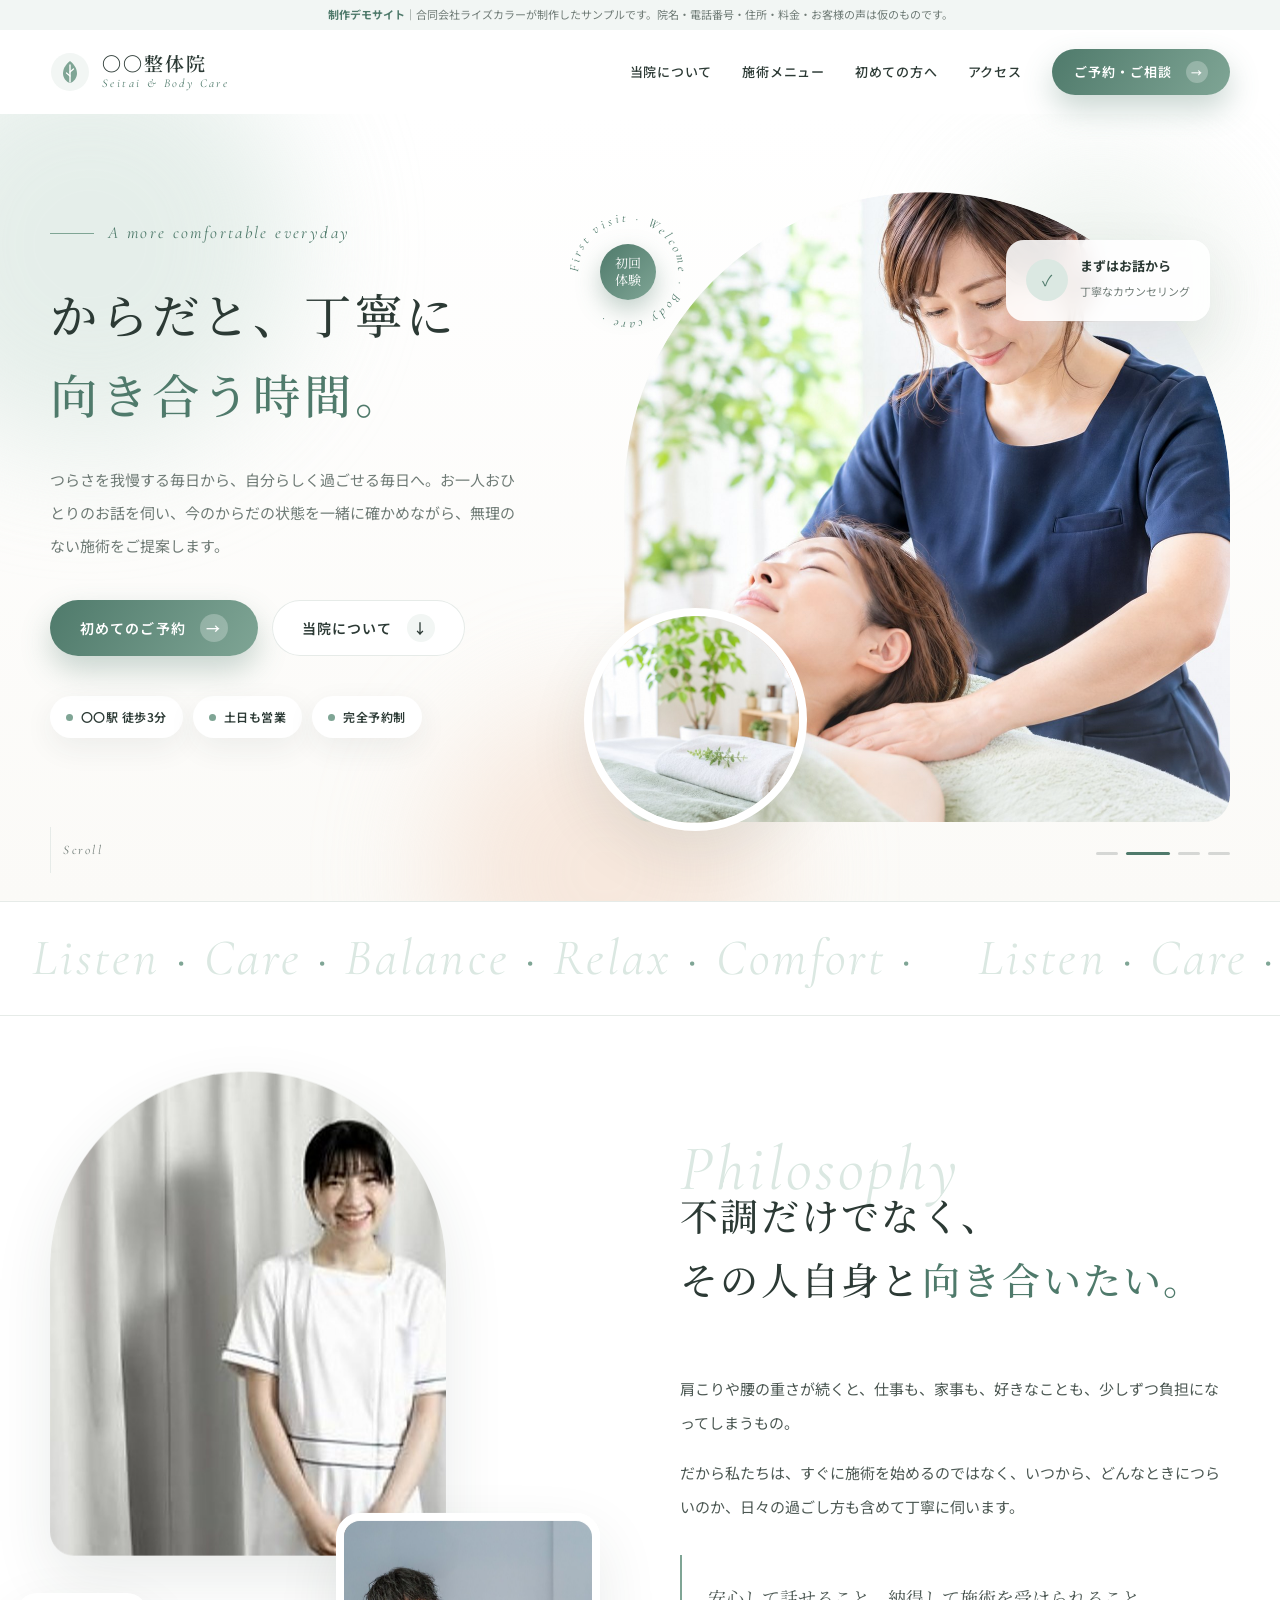
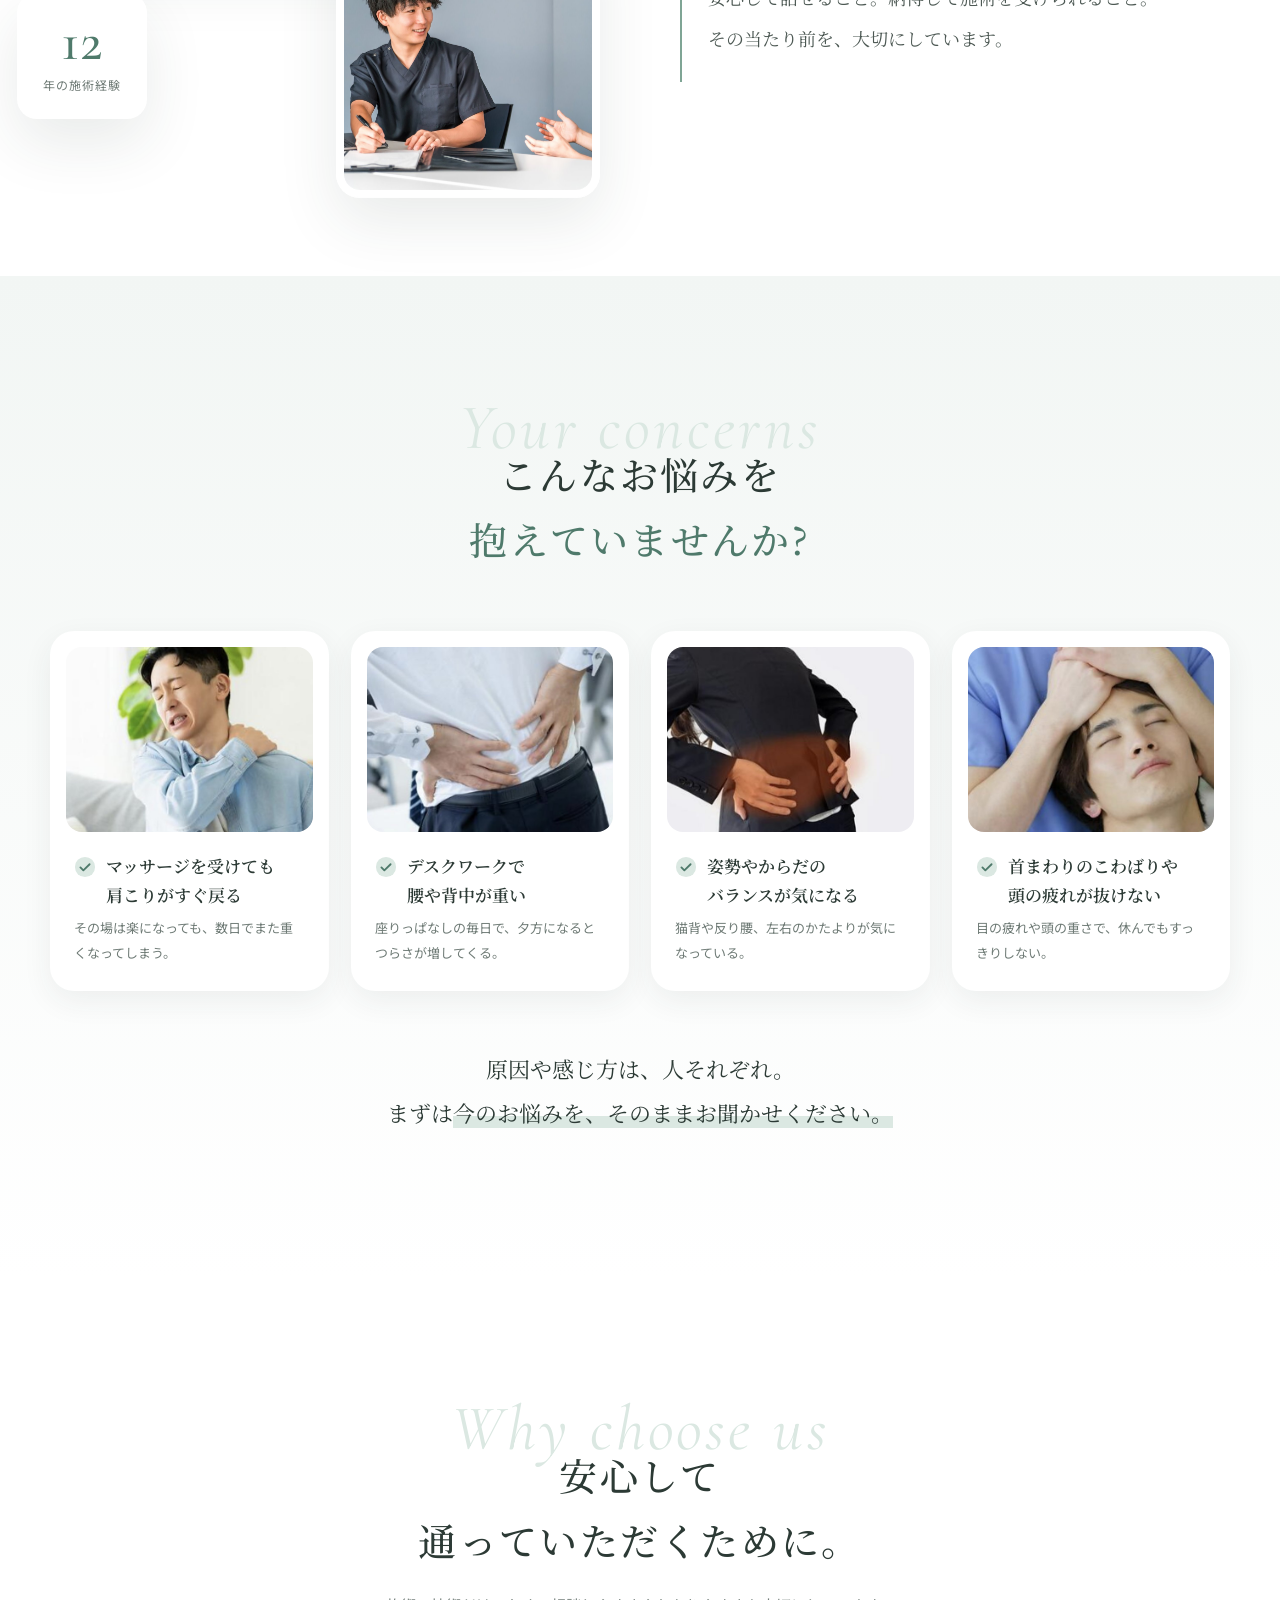
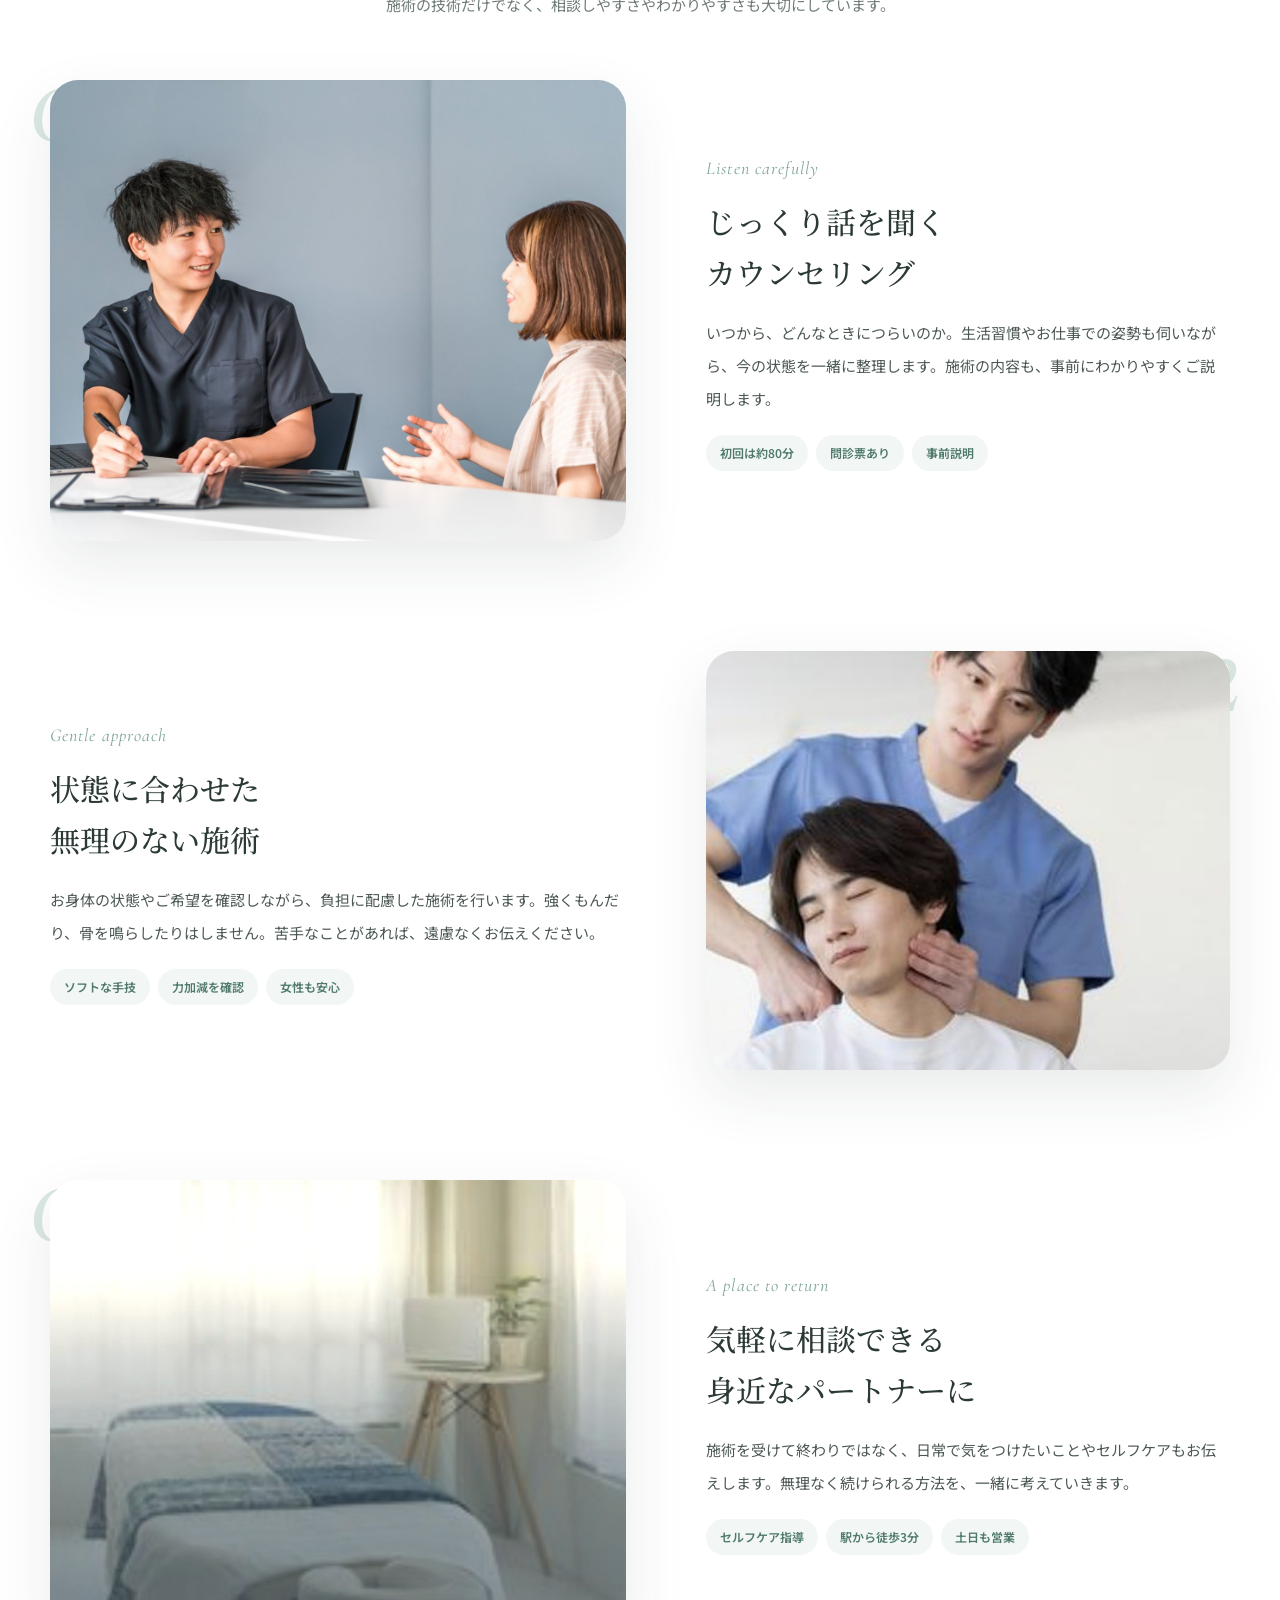
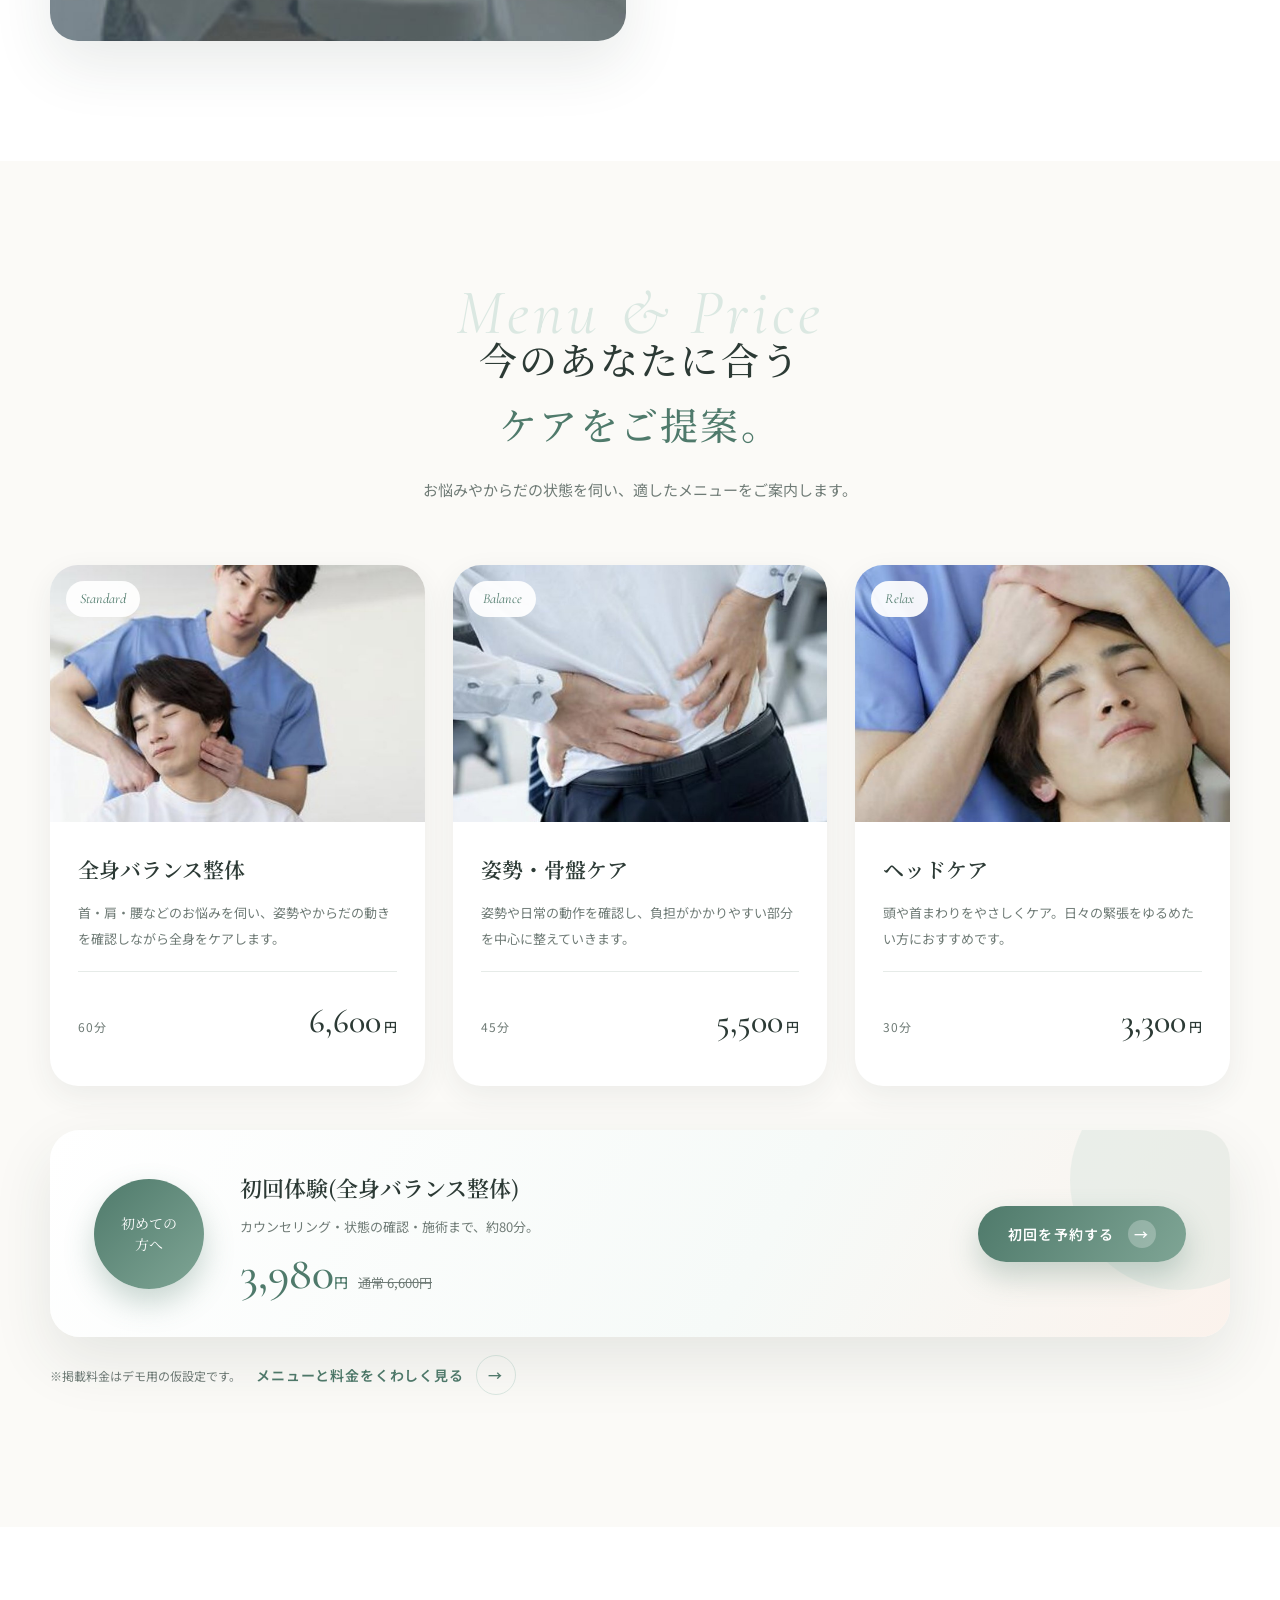
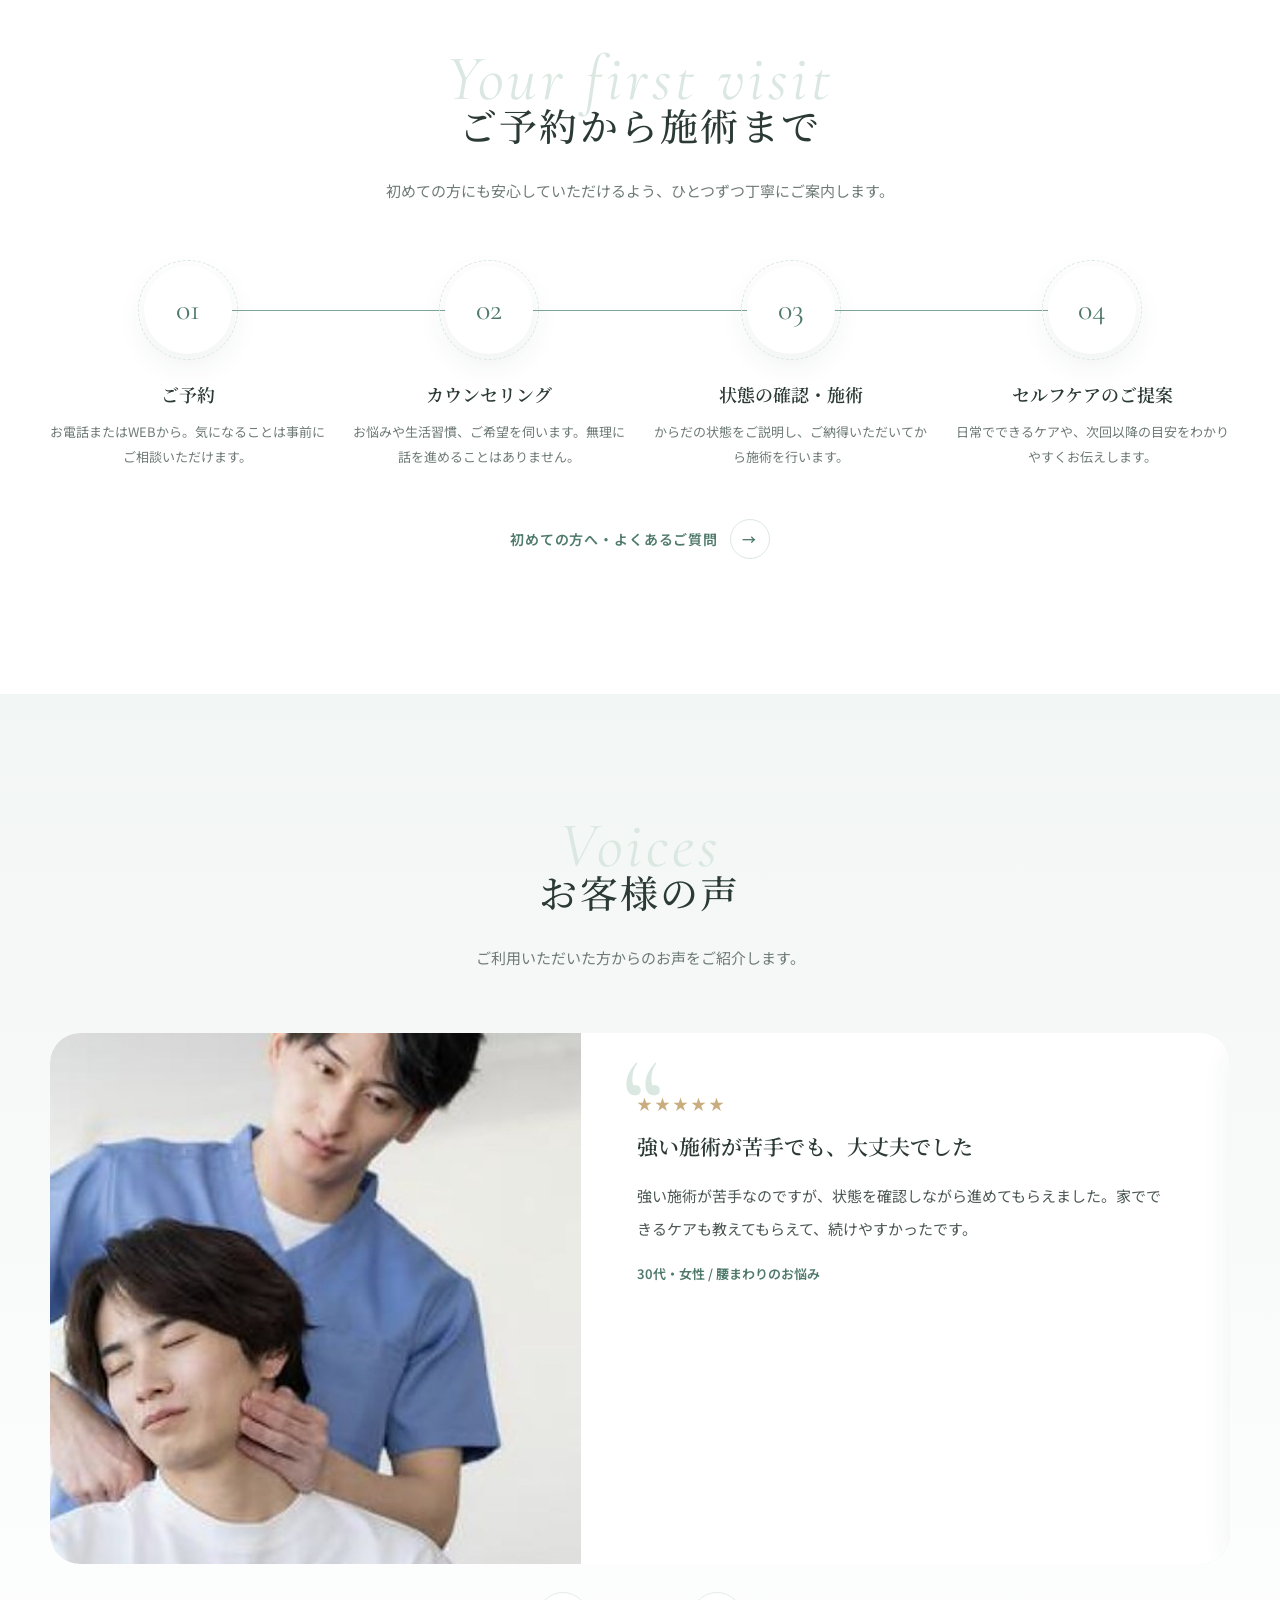
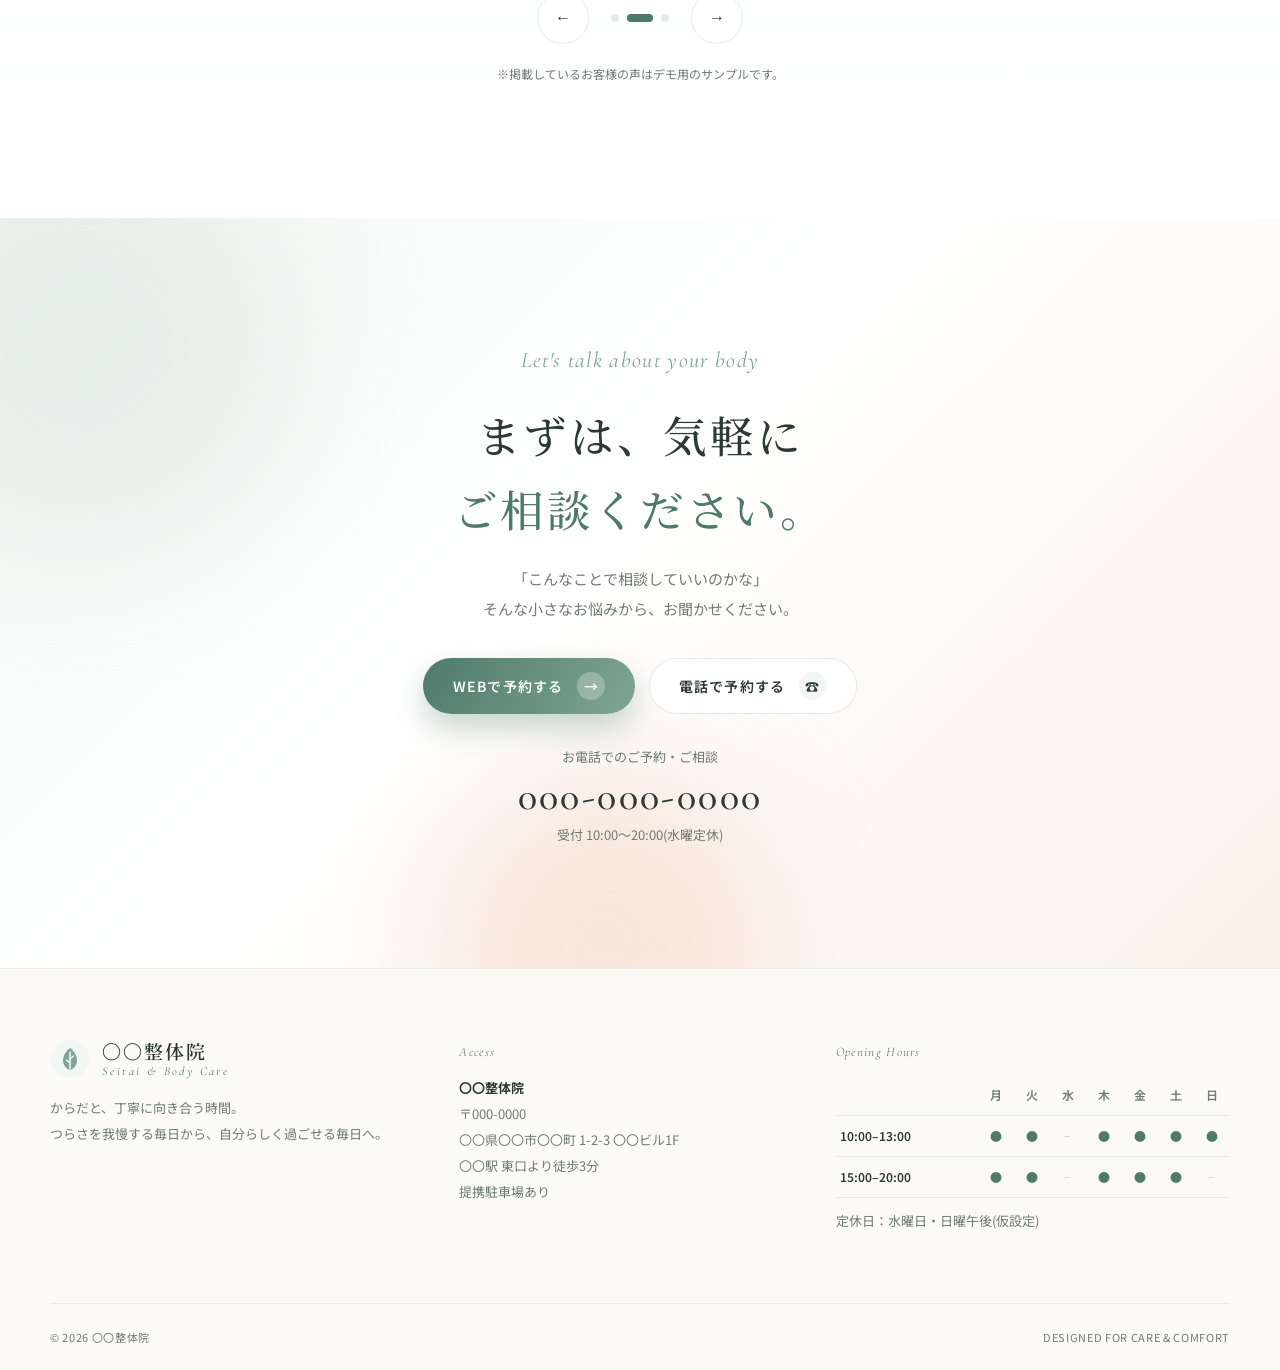
==== commit 8ce7b5a4: "ファーストビューのアーチ4枚・丸い小写真・お客様の声の写真を新しい写真に差し替え Co-Authored-By: Claude Opus 5.5 <noreply@anthropic.com> Cla" ====
--- a/index.html
+++ b/index.html
@@ -35,12 +35,12 @@
       </div>
       <div class="hero-visual">
         <div class="arch">
-          <img class="on" src="assets/counsel.jpg" alt="カウンセリングの様子" style="object-position:58% 40%">
-          <img src="assets/treat-hd.jpg" alt="首まわりの施術の様子" style="object-position:40% 15%">
-          <img src="assets/room-b.jpg" alt="明るい施術室" style="object-position:center 55%">
-          <img src="assets/staff-hd.jpg" alt="笑顔のスタッフ" style="object-position:center 30%">
+          <img class="on" src="assets/01.jpg" alt="問診票を手に、お話をうかがう施術者" style="object-position:50% 30%">
+          <img src="assets/02.jpg" alt="首から肩にやさしく手を添える施術の様子" style="object-position:60% 75%">
+          <img src="assets/03.jpg" alt="背中に両手を添えて施術する様子" style="object-position:60% 55%">
+          <img src="assets/04.jpg" alt="笑顔で施術するスタッフ" style="object-position:55% 40%">
         </div>
-        <div class="mini-photo"><img src="assets/room-b.jpg" alt="" style="object-position:center 55%"></div>
+        <div class="mini-photo"><img src="assets/05.jpg" alt="" style="object-position:center 60%"></div>
         <div class="rotate-badge" aria-hidden="true">
           <svg viewBox="0 0 128 128"><defs><path id="circ" d="M64,64 m-50,0 a50,50 0 1,1 100,0 a50,50 0 1,1 -100,0"/></defs><text font-family="Cormorant Garamond" font-style="italic" font-size="13" letter-spacing="3.2" fill="#4f7a6b"><textPath href="#circ">First visit · Welcome · Body care · </textPath></text></svg>
           <span class="rb-center">初回<br>体験</span>
@@ -122,7 +122,7 @@
       <div class="wrap">
         <div class="head center rv"><span class="en">Voices</span><h2>お客様の声</h2><p>ご利用いただいた方からのお声をご紹介します。</p></div>
         <div class="voices rv">
-          <div class="voice-viewport"><div class="voice-track"><article class="voice"><div class="vp"><img src="assets/room-b.jpg" alt="" loading="lazy" style="object-position:center 55%"></div><div class="vb"><div class="stars">★★★★★</div><h3>話をきちんと聞いてもらえて、安心できました</h3><p>説明が丁寧で、こちらの話をきちんと聞いてもらえたので安心できました。施術についても事前に説明があり、不安なく相談できました。</p><div class="who">40代・男性 / 肩まわりのお悩み</div></div></article><article class="voice"><div class="vp"><img src="assets/treat-hd.jpg" alt="" loading="lazy" style="object-position:center 30%"></div><div class="vb"><div class="stars">★★★★★</div><h3>強い施術が苦手でも、大丈夫でした</h3><p>強い施術が苦手なのですが、状態を確認しながら進めてもらえました。家でできるケアも教えてもらえて、続けやすかったです。</p><div class="who">30代・女性 / 腰まわりのお悩み</div></div></article><article class="voice"><div class="vp"><img src="assets/counsel.jpg" alt="" loading="lazy" style="object-position:center 35%"></div><div class="vb"><div class="stars">★★★★★</div><h3>仕事帰りに寄れるのがうれしいです</h3><p>駅から近くて、夜20時まで開いているので仕事帰りに通えています。毎回、前回からの変化を一緒に確認してくれるのも心強いです。</p><div class="who">50代・女性 / 首・肩のお悩み</div></div></article></div></div>
+          <div class="voice-viewport"><div class="voice-track"><article class="voice"><div class="vp"><img src="assets/18.jpg" alt="" loading="lazy" style="object-position:center 50%"></div><div class="vb"><div class="stars">★★★★★</div><h3>話をきちんと聞いてもらえて、安心できました</h3><p>説明が丁寧で、こちらの話をきちんと聞いてもらえたので安心できました。施術についても事前に説明があり、不安なく相談できました。</p><div class="who">40代・男性 / 肩まわりのお悩み</div></div></article><article class="voice"><div class="vp"><img src="assets/treat-hd.jpg" alt="" loading="lazy" style="object-position:center 30%"></div><div class="vb"><div class="stars">★★★★★</div><h3>強い施術が苦手でも、大丈夫でした</h3><p>強い施術が苦手なのですが、状態を確認しながら進めてもらえました。家でできるケアも教えてもらえて、続けやすかったです。</p><div class="who">30代・女性 / 腰まわりのお悩み</div></div></article><article class="voice"><div class="vp"><img src="assets/20.jpg" alt="" loading="lazy" style="object-position:center 60%"></div><div class="vb"><div class="stars">★★★★★</div><h3>仕事帰りに寄れるのがうれしいです</h3><p>駅から近くて、夜20時まで開いているので仕事帰りに通えています。毎回、前回からの変化を一緒に確認してくれるのも心強いです。</p><div class="who">50代・女性 / 首・肩のお悩み</div></div></article></div></div>
           <div class="voice-ctrl"><button class="voice-prev" aria-label="前の声">←</button><span class="voice-dots"><i></i><i></i><i></i></span><button class="voice-next" aria-label="次の声">→</button></div>
         </div>
         <p class="note" style="text-align:center">※掲載しているお客様の声はデモ用のサンプルです。</p>
